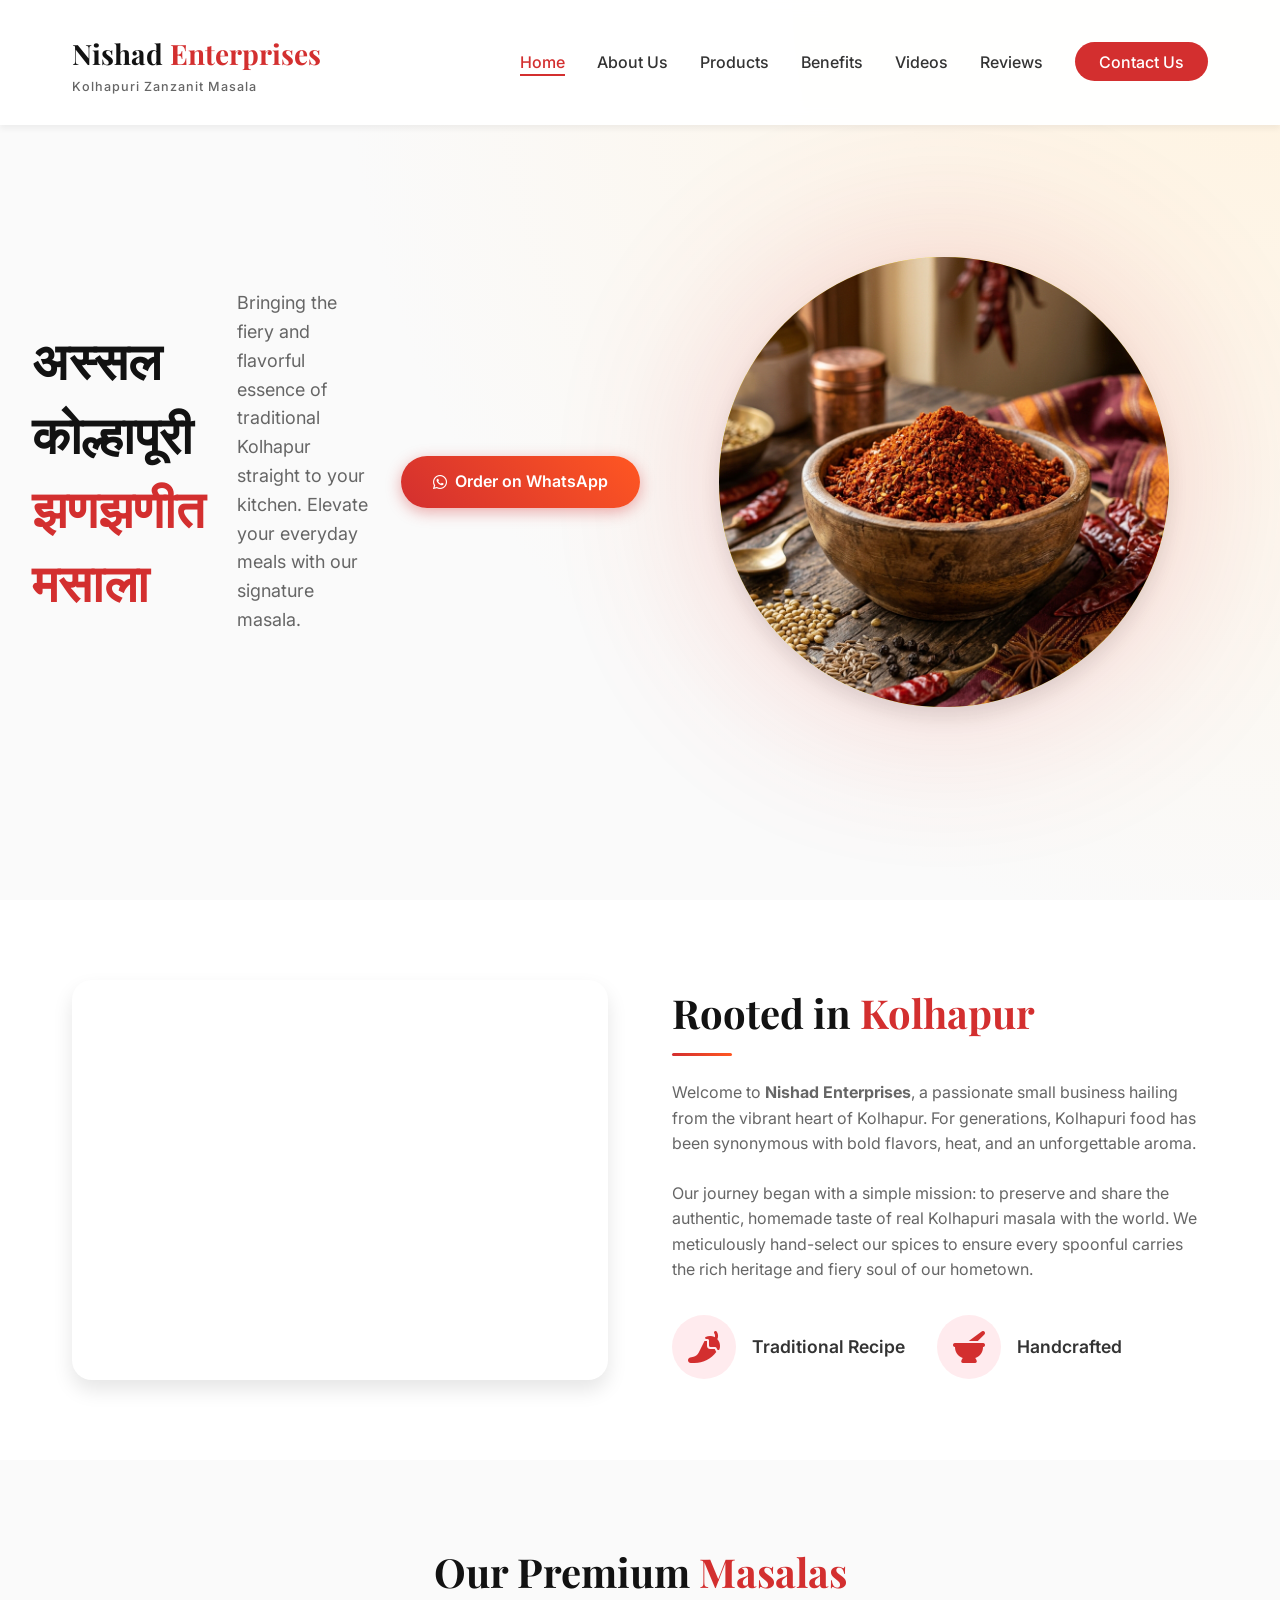
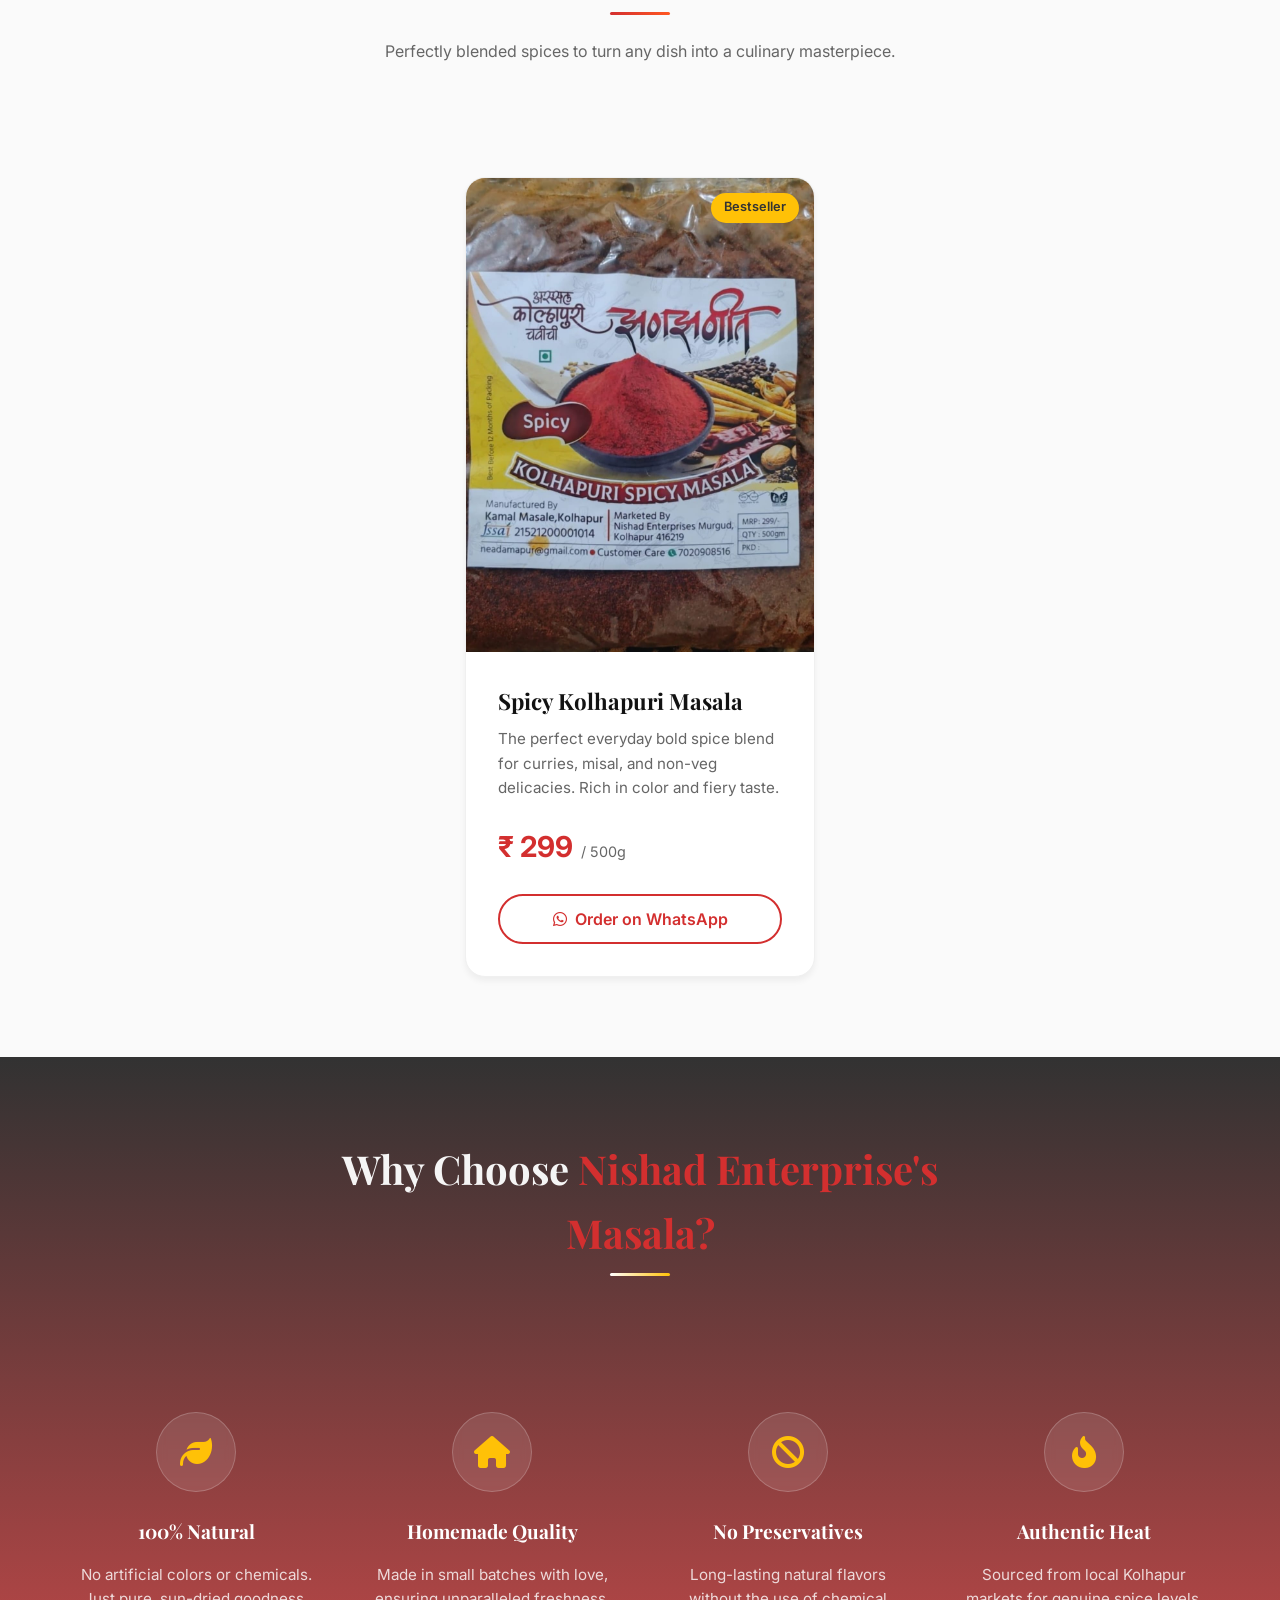
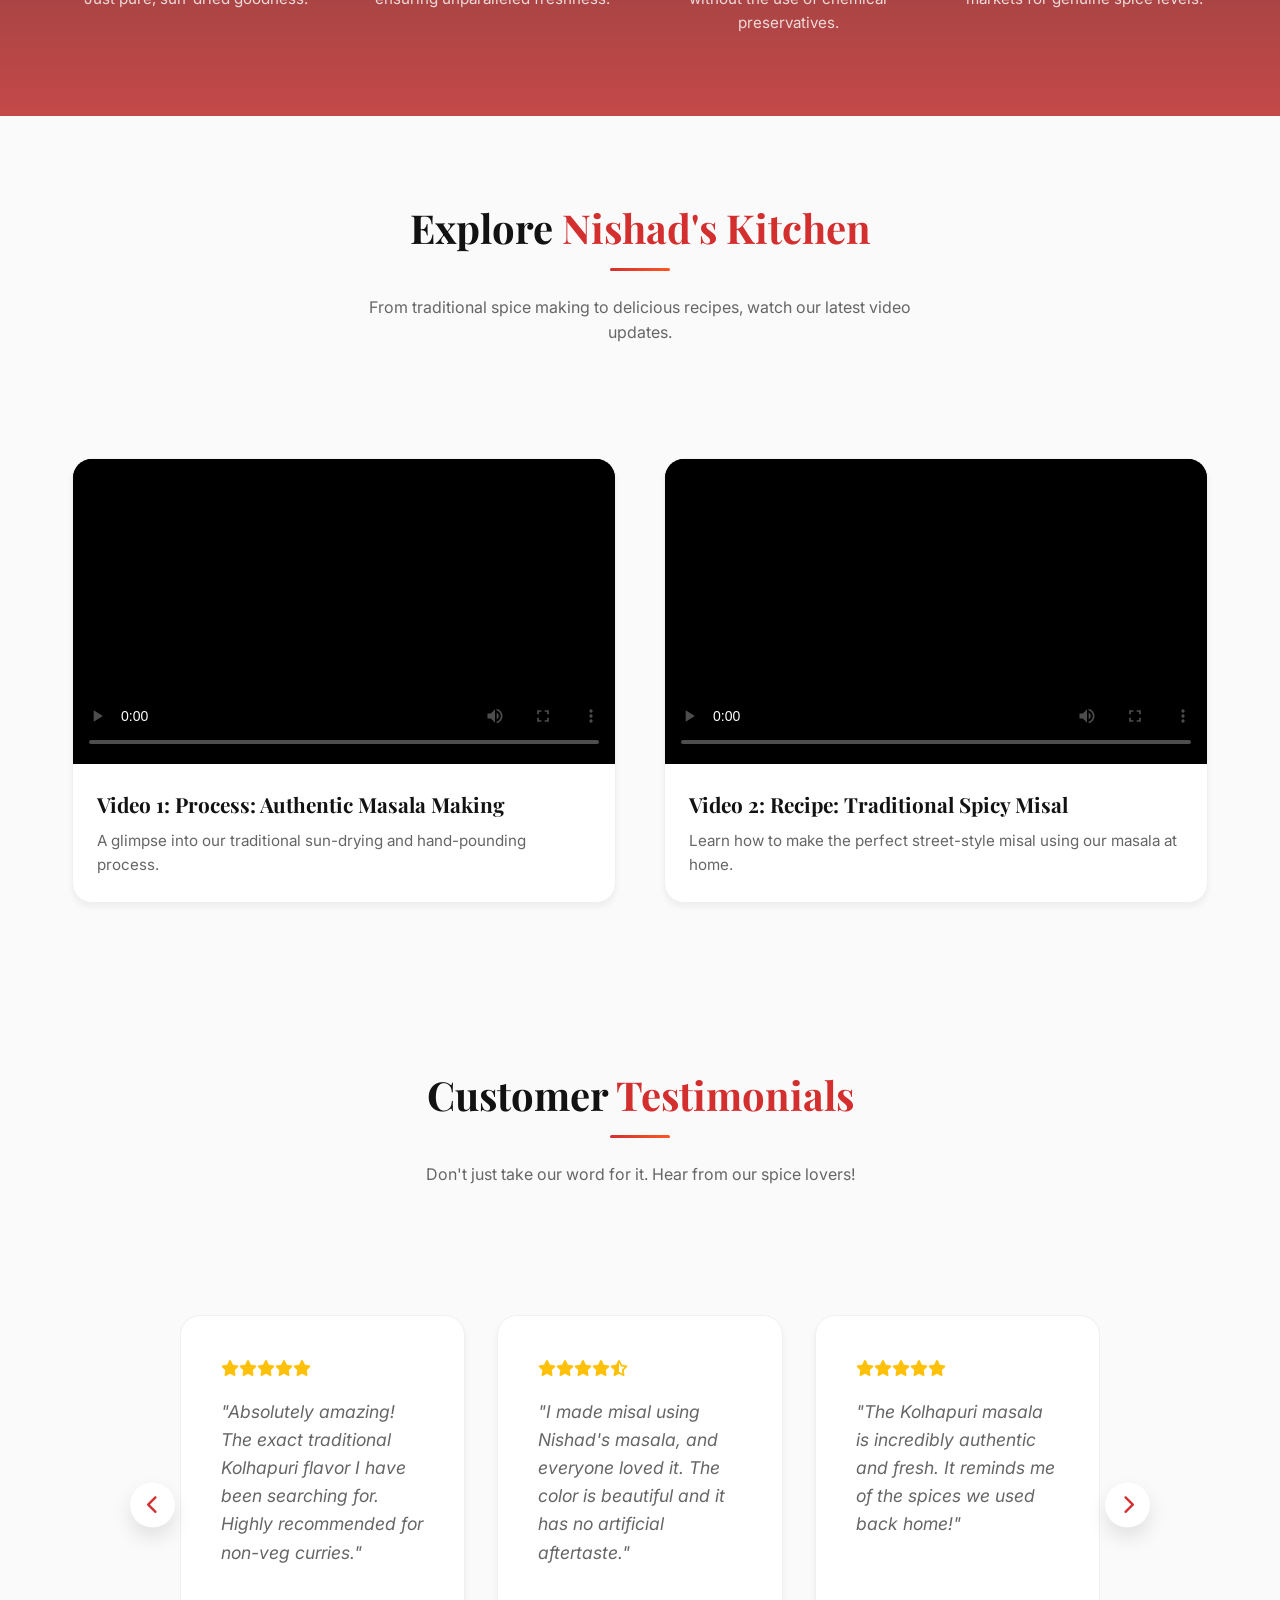
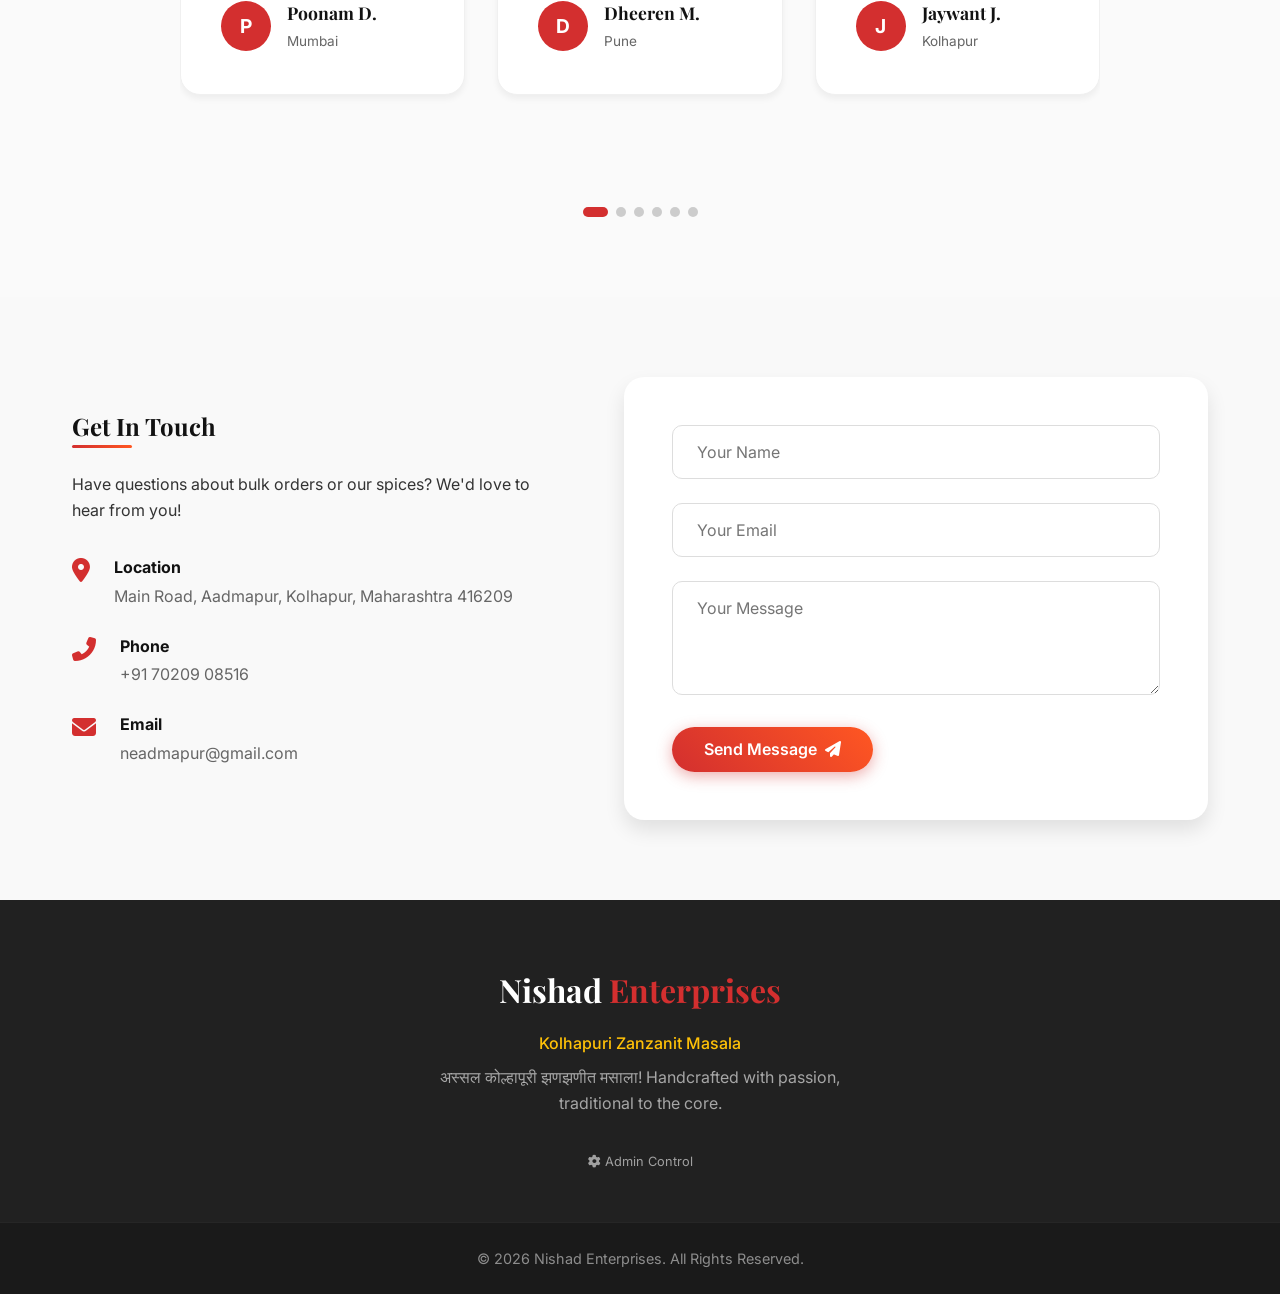
==== index.html @ f13559b7 "Update video section with generic messaging, dynamic loading, and admin control functionality" ====
<!DOCTYPE html>
<html lang="en">
<head>
    <meta charset="UTF-8">
    <meta name="viewport" content="width=device-width, initial-scale=1.0">
    <title>Nishad Enterprises - Kolhapuri Zanzanit Masala</title>
    <meta name="description" content="Nishad Enterprises offers Kolhapuri Zanzanit Masala. 100% natural, homemade, no preservatives. Experience the true taste of Kolhapur.">
    
    <!-- Google Fonts -->
    <link rel="preconnect" href="https://fonts.googleapis.com">
    <link rel="preconnect" href="https://fonts.gstatic.com" crossorigin>
    <link href="https://fonts.googleapis.com/css2?family=Inter:wght@300;400;500;600&family=Playfair+Display:wght@600;700&display=swap" rel="stylesheet">
    
    <!-- Icons -->
    <link rel="stylesheet" href="https://cdnjs.cloudflare.com/ajax/libs/font-awesome/6.4.0/css/all.min.css">
    
    <!-- Custom CSS -->
    <link rel="stylesheet" href="styles.css">
</head>
<body>

    <!-- Navigation Bar -->
    <nav id="navbar" class="navbar">
        <div class="nav-container">
            <a href="#" class="brand-logo">Nishad <span>Enterprises</span><span style="display:block; font-size: 0.45em; letter-spacing: 1px; line-height: 1; font-weight: 500; font-family: var(--font-body); color: var(--text-muted); margin-top: 4px;">Kolhapuri Zanzanit Masala</span></a>
            
            <div class="menu-toggle" id="mobile-menu">
                <span class="bar"></span>
                <span class="bar"></span>
                <span class="bar"></span>
            </div>
            
            <ul class="nav-menu">
                <li><a href="#home" class="nav-links">Home</a></li>
                <li><a href="#about" class="nav-links">About Us</a></li>
                <li><a href="#products" class="nav-links">Products</a></li>
                <li><a href="#benefits" class="nav-links">Benefits</a></li>
                <li><a href="#videos" class="nav-links">Videos</a></li>
                <li><a href="#reviews" class="nav-links">Reviews</a></li>
                <li><a href="#contact" class="nav-btn">Contact Us</a></li>
            </ul>
        </div>
    </nav>

    <!-- Hero Section -->
    <section id="home" class="hero">
        <div class="hero-content">
            <h1>अस्सल कोल्हापूरी <br><span class="highlight">झणझणीत मसाला</span></h1>
            <p>Bringing the fiery and flavorful essence of traditional Kolhapur straight to your kitchen. Elevate your everyday meals with our signature masala.</p>
            <a href="https://wa.me/917020908516?text=Hello%21%20I%20am%20interested%20in%20your%20Kolhapuri%20Zanzanit%20Masala." target="_blank" class="btn btn-primary"><i class="fab fa-whatsapp"></i> Order on WhatsApp</a>
        </div>
        <div class="hero-image-wrapper">
            <div class="hero-image-circle">
                <img src="assets/masala.png" alt="Traditional Kolhapuri Spicy Red Masala in a Wooden Bowl" class="hero-img">
            </div>
            <div class="spice-glow"></div>
        </div>
    </section>

    <!-- About Us Section -->
    <section id="about" class="about">
        <div class="section-container">
            <div class="about-image">
                <div class="pattern-bg"></div>
            </div>
            <div class="about-text">
                <h2 class="section-title">Rooted in <span>Kolhapur</span></h2>
                <div class="divider"></div>
                <p>Welcome to <strong>Nishad Enterprises</strong>, a passionate small business hailing from the vibrant heart of Kolhapur. For generations, Kolhapuri food has been synonymous with bold flavors, heat, and an unforgettable aroma.</p>
                <p>Our journey began with a simple mission: to preserve and share the authentic, homemade taste of real Kolhapuri masala with the world. We meticulously hand-select our spices to ensure every spoonful carries the rich heritage and fiery soul of our hometown.</p>
                <div class="about-features">
                    <div class="feature">
                        <i class="fas fa-pepper-hot"></i>
                        <span>Traditional Recipe</span>
                    </div>
                    <div class="feature">
                        <i class="fas fa-mortar-pestle"></i>
                        <span>Handcrafted</span>
                    </div>
                </div>
            </div>
        </div>
    </section>

    <!-- Products Section -->
    <section id="products" class="products">
        <div class="section-container column">
            <div class="section-header">
                <h2>Our Premium <span>Masalas</span></h2>
                <div class="divider center"></div>
                <p>Perfectly blended spices to turn any dish into a culinary masterpiece.</p>
            </div>
            
            <div class="product-cards">
                <!-- Product Card 1 -->
                <div class="card">
                    <div class="card-img-wrapper">
                        <img src="assets/real_products.jpg" alt="Kolhapuri Spicy Masala">
                        <span class="badge">Bestseller</span>
                    </div>
                    <div class="card-info">
                        <h3>Spicy Kolhapuri Masala</h3>
                        <p class="description">The perfect everyday bold spice blend for curries, misal, and non-veg delicacies. Rich in color and fiery taste.</p>
                        <div class="price-row">
                            <span class="price">₹ 299</span>
                            <span class="weight">/ 500g</span>
                        </div>
                        <button onclick="window.open('https://wa.me/917020908516?text=Hello!%20I%20would%20like%20to%20order%20the%20Spicy%20Kolhapuri%20Masala%20(500g%20for%20%E2%82%B9299).', '_blank')" class="btn btn-secondary btn-full"><i class="fab fa-whatsapp"></i> Order on WhatsApp</button>
                    </div>
                </div>
                

            </div>
        </div>
    </section>

    <!-- Benefits Section -->
    <section id="benefits" class="benefits">
        <div class="benefits-overlay"></div>
        <div class="section-container column relative-z">
            <div class="section-header light">
                <h2>Why Choose <span>Nishad Enterprise's Masala?</span></h2>
                <div class="divider center light-divider"></div>
            </div>
            
            <div class="benefits-grid">
                <div class="benefit-item">
                    <div class="icon-circle">
                        <i class="fas fa-leaf"></i>
                    </div>
                    <h4>100% Natural</h4>
                    <p>No artificial colors or chemicals. Just pure, sun-dried goodness.</p>
                </div>
                <div class="benefit-item">
                    <div class="icon-circle">
                        <i class="fas fa-home"></i>
                    </div>
                    <h4>Homemade Quality</h4>
                    <p>Made in small batches with love, ensuring unparalleled freshness.</p>
                </div>
                <div class="benefit-item">
                    <div class="icon-circle">
                        <i class="fas fa-ban"></i>
                    </div>
                    <h4>No Preservatives</h4>
                    <p>Long-lasting natural flavors without the use of chemical preservatives.</p>
                </div>
                <div class="benefit-item">
                    <div class="icon-circle">
                        <i class="fas fa-fire-alt"></i>
                    </div>
                    <h4>Authentic Heat</h4>
                    <p>Sourced from local Kolhapur markets for genuine spice levels.</p>
                </div>
            </div>
        </div>
    </section>

    <section id="videos" class="videos">
        <div class="section-container column">
            <div class="section-header">
                <h2>Explore <span>Nishad's Kitchen</span></h2>
                <div class="divider center"></div>
                <p>From traditional spice making to delicious recipes, watch our latest video updates.</p>
            </div>
            
            <div class="video-grid" id="videoGrid">
                <!-- Videos will be loaded dynamically here -->
            </div>

            <!-- Admin Provision Trigger (Hidden by default, can be toggled) -->
            <div id="admin-provision" style="display: none; margin-top: 3rem; text-align: center;">
                <button id="addVideoBtn" class="btn btn-secondary"><i class="fas fa-plus"></i> Add New Video</button>
            </div>
        </div>
    </section>

    <!-- Reviews Section -->
    <section id="reviews" class="reviews">
        <div class="section-container column">
            <div class="section-header">
                <h2>Customer <span>Testimonials</span></h2>
                <div class="divider center"></div>
                <p>Don't just take our word for it. Hear from our spice lovers!</p>
            </div>
            
            <div class="reviews-slider-container">
                <button class="slider-btn prev-btn" id="prevReview"><i class="fas fa-chevron-left"></i></button>
                <div class="reviews-wrapper" id="reviewsWrapper">
                    <div class="review-box">
                        <div class="stars">
                            <i class="fas fa-star"></i><i class="fas fa-star"></i><i class="fas fa-star"></i><i class="fas fa-star"></i><i class="fas fa-star"></i>
                        </div>
                        <p class="review-text">"Absolutely amazing! The exact traditional Kolhapuri flavor I have been searching for. Highly recommended for non-veg curries."</p>
                        <div class="reviewer">
                            <div class="avatar">P</div>
                            <div>
                                <h4>Poonam D.</h4>
                                <span>Mumbai</span>
                            </div>
                        </div>
                    </div>
                    
                    <div class="review-box">
                        <div class="stars">
                            <i class="fas fa-star"></i><i class="fas fa-star"></i><i class="fas fa-star"></i><i class="fas fa-star"></i><i class="fas fa-star-half-alt"></i>
                        </div>
                        <p class="review-text">"I made misal using Nishad's masala, and everyone loved it. The color is beautiful and it has no artificial aftertaste."</p>
                        <div class="reviewer">
                            <div class="avatar">D</div>
                            <div>
                                <h4>Dheeren M.</h4>
                                <span>Pune</span>
                            </div>
                        </div>
                    </div>

                    <div class="review-box">
                        <div class="stars">
                            <i class="fas fa-star"></i><i class="fas fa-star"></i><i class="fas fa-star"></i><i class="fas fa-star"></i><i class="fas fa-star"></i>
                        </div>
                        <p class="review-text">"The Kolhapuri masala is incredibly authentic and fresh. It reminds me of the spices we used back home!"</p>
                        <div class="reviewer">
                            <div class="avatar">J</div>
                            <div>
                                <h4>Jaywant J.</h4>
                                <span>Kolhapur</span>
                            </div>
                        </div>
                    </div>

                    <div class="review-box">
                        <div class="stars">
                            <i class="fas fa-star"></i><i class="fas fa-star"></i><i class="fas fa-star"></i><i class="fas fa-star"></i><i class="fas fa-star-half-alt"></i>
                        </div>
                        <p class="review-text">"Fantastic blend of spices. Gives perfect color and heat to non-veg dishes without being overwhelmingly spicy."</p>
                        <div class="reviewer">
                            <div class="avatar">O</div>
                            <div>
                                <h4>Omkar K.</h4>
                                <span>Solapur</span>
                            </div>
                        </div>
                    </div>

                    <div class="review-box">
                        <div class="stars">
                            <i class="fas fa-star"></i><i class="fas fa-star"></i><i class="fas fa-star"></i><i class="fas fa-star"></i><i class="fas fa-star"></i>
                        </div>
                        <p class="review-text">"This has become a staple in my kitchen. The aroma alone is enough to make anyone hungry. Highly recommend!"</p>
                        <div class="reviewer">
                            <div class="avatar">A</div>
                            <div>
                                <h4>Ayush M.</h4>
                                <span>Mumbai</span>
                            </div>
                        </div>
                    </div>

                    <div class="review-box">
                        <div class="stars">
                            <i class="fas fa-star"></i><i class="fas fa-star"></i><i class="fas fa-star"></i><i class="fas fa-star"></i><i class="fas fa-star"></i>
                        </div>
                        <p class="review-text">"Best Kolhapuri masala I've ever bought online. It has the perfect kick and zero artificial color."</p>
                        <div class="reviewer">
                            <div class="avatar">P</div>
                            <div>
                                <h4>Pushkar B.</h4>
                                <span>Nashik</span>
                            </div>
                        </div>
                    </div>
                </div>
                <button class="slider-btn next-btn" id="nextReview"><i class="fas fa-chevron-right"></i></button>
            </div>
            <div class="slider-dots" id="sliderDots"></div>
        </div>
    </section>

    <!-- Contact Section -->
    <section id="contact" class="contact">
        <div class="section-container">
            <div class="contact-info">
                <h2>Get In <span>Touch</span></h2>
                <div class="divider"></div>
                <p>Have questions about bulk orders or our spices? We'd love to hear from you!</p>
                
                <ul class="contact-list">
                    <li>
                        <i class="fas fa-map-marker-alt"></i>
                        <div>
                            <strong>Location</strong>
                            <span>Main Road, Aadmapur, Kolhapur, Maharashtra 416209</span>
                        </div>
                    </li>
                    <li>
                        <i class="fas fa-phone-alt"></i>
                        <div>
                            <strong>Phone</strong>
                            <span>+91 70209 08516</span>
                        </div>
                    </li>
                    <li>
                        <i class="fas fa-envelope"></i>
                        <div>
                            <strong>Email</strong>
                            <span>neadmapur@gmail.com</span>
                        </div>
                    </li>
                </ul>
            </div>
            
            <div class="contact-form">
                <form action="#" method="POST" id="contactForm">
                    <div class="input-group">
                        <input type="text" id="name" required placeholder="Your Name">
                    </div>
                    <div class="input-group">
                        <input type="email" id="email" required placeholder="Your Email">
                    </div>
                    <div class="input-group">
                        <textarea id="message" rows="4" required placeholder="Your Message"></textarea>
                    </div>
                    <button type="submit" class="btn btn-primary">Send Message <i class="fas fa-paper-plane"></i></button>
                </form>
            </div>
        </div>
    </section>

    <!-- Footer -->
    <footer>
        <div class="footer-container">
            <div class="footer-brand">
                <h3>Nishad <span>Enterprises</span></h3>
                <p style="margin-bottom: 0.5rem; color: var(--accent-yellow); font-weight: 500;">Kolhapuri Zanzanit Masala</p>
                <p>अस्सल कोल्हापूरी झणझणीत मसाला! Handcrafted with passion, traditional to the core.</p>
                <div style="margin-top: 1rem;">
                    <a href="admin.html" style="font-size: 0.8rem; opacity: 0.6; color: var(--text-light);"><i class="fas fa-cog"></i> Admin Control</a>
                </div>
            </div>
        </div>
        <div class="footer-bottom">
            <p>&copy; <span id="currentYear"></span> Nishad Enterprises. All Rights Reserved.</p>
        </div>
    </footer>

    <!-- Custom Script -->
    <script src="script.js"></script>
</body>
</html>
---- styles.css ----
/* =========================================
   CSS Reset & Variables
   ========================================= */
:root {
    --primary-red: #D32F2F;
    --primary-red-dark: #B71C1C;
    --accent-orange: #FF5722;
    --accent-yellow: #FFC107;
    
    --bg-light: #FAFAFA;
    --bg-white: #FFFFFF;
    --bg-dark: #121212;
    --bg-footer: #212121;
    
    --text-main: #333333;
    --text-muted: #666666;
    --text-light: #F5F5F5;
    
    --font-heading: 'Playfair Display', serif;
    --font-body: 'Inter', sans-serif;
    
    --shadow-sm: 0 4px 6px rgba(0,0,0,0.05);
    --shadow-md: 0 10px 20px rgba(0,0,0,0.1);
    --shadow-glow: 0 0 30px rgba(211, 47, 47, 0.3);
    
    --transition: all 0.3s ease;
}

* {
    margin: 0;
    padding: 0;
    box-sizing: border-box;
}

html {
    scroll-behavior: smooth;
    font-size: 16px;
}

body {
    font-family: var(--font-body);
    color: var(--text-main);
    background-color: var(--bg-light);
    line-height: 1.6;
    overflow-x: hidden;
}

/* =========================================
   Typography & Utils
   ========================================= */
h1, h2, h3, h4 {
    font-family: var(--font-heading);
    color: var(--bg-dark);
}

a {
    text-decoration: none;
    color: inherit;
}

ul {
    list-style: none;
}

.highlight {
    color: var(--primary-red);
}

.section-title {
    font-size: 2.5rem;
    margin-bottom: 0.5rem;
}

.section-title span, .section-header h2 span {
    color: var(--primary-red);
}

.divider {
    height: 3px;
    width: 60px;
    background: linear-gradient(90deg, var(--primary-red), var(--accent-orange));
    margin-bottom: 1.5rem;
    border-radius: 2px;
}

.divider.center {
    margin: 0 auto 1.5rem auto;
}

.divider.light-divider {
    background: linear-gradient(90deg, #fff, var(--accent-yellow));
}

.section-container {
    max-width: 1200px;
    margin: 0 auto;
    padding: 5rem 2rem;
    display: flex;
    align-items: center;
    gap: 4rem;
}

.section-container.column {
    flex-direction: column;
}

.section-header {
    text-align: center;
    max-width: 600px;
    margin-bottom: 3rem;
}

.section-header h2 {
    font-size: 2.5rem;
    margin-bottom: 0.5rem;
}

.section-header p {
    color: var(--text-muted);
}

.section-header.light h2 {
    color: var(--text-light);
}

.section-header.light p {
    color: rgba(255,255,255,0.8);
}

/* Buttons */
.btn {
    display: inline-flex;
    justify-content: center;
    align-items: center;
    gap: 0.5rem;
    padding: 0.8rem 2rem;
    border-radius: 30px;
    font-weight: 600;
    transition: var(--transition);
    cursor: pointer;
    border: none;
    font-family: var(--font-body);
    font-size: 1rem;
    text-align: center;
    white-space: nowrap;
}

.btn-primary {
    background: linear-gradient(45deg, var(--primary-red), var(--accent-orange));
    color: white;
    box-shadow: 0 4px 15px rgba(211, 47, 47, 0.4);
}

.btn-primary:hover {
    transform: translateY(-2px);
    box-shadow: 0 6px 20px rgba(211, 47, 47, 0.6);
}

.btn-secondary {
    background: transparent;
    color: var(--primary-red);
    border: 2px solid var(--primary-red);
}

.btn-secondary:hover {
    background: var(--primary-red);
    color: white;
}

.btn-full {
    width: 100%;
}

.btn i {
    margin-left: 0;
}

/* =========================================
   Navbar
   ========================================= */
.navbar {
    position: fixed;
    top: 0;
    width: 100%;
    background: rgba(255, 255, 255, 0.95);
    backdrop-filter: blur(10px);
    z-index: 1000;
    box-shadow: var(--shadow-sm);
    transition: var(--transition);
}

.nav-container {
    max-width: 1200px;
    margin: 0 auto;
    padding: 1rem 2rem;
    display: flex;
    justify-content: space-between;
    align-items: center;
}

.brand-logo {
    font-family: var(--font-heading);
    font-size: 1.75rem;
    font-weight: 700;
    color: var(--bg-dark);
}

.brand-logo span {
    color: var(--primary-red);
}

.nav-menu {
    display: flex;
    align-items: center;
    gap: 2rem;
}

.nav-links {
    font-weight: 500;
    color: var(--text-main);
    transition: var(--transition);
    position: relative;
}

.nav-links::after {
    content: '';
    position: absolute;
    width: 0;
    height: 2px;
    bottom: -4px;
    left: 0;
    background-color: var(--primary-red);
    transition: var(--transition);
}

.nav-links:hover {
    color: var(--primary-red);
}

.nav-links:hover::after,
.nav-links.active::after {
    width: 100%;
}

.nav-links.active {
    color: var(--primary-red);
}

.nav-btn {
    background-color: var(--primary-red);
    color: white;
    padding: 0.6rem 1.5rem;
    border-radius: 20px;
    font-weight: 500;
    transition: var(--transition);
}

.nav-btn:hover {
    background-color: var(--primary-red-dark);
}

/* Mobile Menu Toggle */
.menu-toggle {
    display: none;
    flex-direction: column;
    cursor: pointer;
    gap: 5px;
}

.bar {
    width: 25px;
    height: 3px;
    background-color: var(--bg-dark);
    transition: var(--transition);
    border-radius: 3px;
}

/* =========================================
   Hero Section
   ========================================= */
.hero {
    min-height: 100vh;
    display: flex;
    align-items: center;
    padding: 6rem 2rem 2rem 2rem;
    background: radial-gradient(circle at right top, #fff3e0 0%, #fafafa 60%);
    overflow: hidden;
}

.hero > div {
    max-width: 1200px;
    margin: 0 auto;
    display: flex;
    align-items: center;
    gap: 2rem;
}

.hero-content {
    flex: 1;
    z-index: 2;
    animation: fadeUp 1s ease forwards;
}

.hero-content h1 {
    font-size: 3.2rem;
    line-height: 1.45;
    margin-bottom: 1.5rem;
}

.hero-content p {
    font-size: 1.125rem;
    color: var(--text-muted);
    margin-bottom: 2.5rem;
    max-width: 500px;
}

.hero-image-wrapper {
    flex: 1;
    position: relative;
    display: flex;
    justify-content: center;
    align-items: center;
    animation: float 6s ease-in-out infinite;
}

.hero-image-circle {
    width: 450px;
    height: 450px;
    border-radius: 50%;
    background: #FFEB3B; /* warm yellow backdrop */
    position: relative;
    display: flex;
    justify-content: center;
    align-items: center;
    z-index: 2;
    overflow: hidden;
    box-shadow: var(--shadow-md);
}

.hero-img {
    width: 110%;
    height: auto;
    object-fit: cover;
}

.spice-glow {
    position: absolute;
    width: 400px;
    height: 400px;
    background: var(--primary-red);
    border-radius: 50%;
    filter: blur(100px);
    opacity: 0.3;
    z-index: 1;
    top: 50%;
    left: 50%;
    transform: translate(-50%, -50%);
}

/* =========================================
   About Section
   ========================================= */
.about {
    background-color: var(--bg-white);
}

.about-image {
    flex: 1;
    position: relative;
    height: 400px;
    background: url('https://images.unsplash.com/photo-1596040033229-a9821ebd058d?ixlib=rb-4.0.3&auto=format&fit=crop&w=800&q=80') center/cover;
    border-radius: 20px;
    box-shadow: var(--shadow-md);
}

.about-image::before {
    content: '';
    position: absolute;
    top: -20px;
    left: -20px;
    width: 100px;
    height: 100px;
    background: radial-gradient(circle, var(--accent-yellow) 2px, transparent 2.5px);
    background-size: 15px 15px;
    z-index: -1;
}

.about-text {
    flex: 1;
}

.about-text p {
    margin-bottom: 1.5rem;
    color: var(--text-muted);
}

.about-features {
    display: flex;
    gap: 2rem;
    margin-top: 2rem;
}

.feature {
    display: flex;
    align-items: center;
    gap: 1rem;
}

.feature i {
    font-size: 2rem;
    color: var(--primary-red);
    background: #ffebee;
    padding: 1rem;
    border-radius: 50%;
}

.feature span {
    font-weight: 600;
    font-size: 1.1rem;
}

/* =========================================
   Products Section
   ========================================= */
.product-cards {
    display: flex;
    gap: 3rem;
    justify-content: center;
    flex-wrap: wrap;
    width: 100%;
}

.card {
    background: var(--bg-white);
    border-radius: 20px;
    overflow: hidden;
    box-shadow: var(--shadow-sm);
    width: 350px;
    transition: var(--transition);
    border: 1px solid #f0f0f0;
    display: flex;
    flex-direction: column;
}

.card:hover {
    transform: translateY(-10px);
    box-shadow: var(--shadow-md);
    border-color: var(--primary-red);
}

.card-img-wrapper {
    width: 100%;
    overflow: hidden;
    position: relative;
    background: #fff;
}

.card-img-wrapper img {
    width: 100%;
    height: auto;
    display: block;
    transition: transform 0.5s ease;
}

.card:hover .card-img-wrapper img {
    transform: scale(1.05);
}

.img-placeholder {
    width: 100%;
    height: 100%;
    display: flex;
    justify-content: center;
    align-items: center;
    font-size: 4rem;
    color: #e0e0e0;
    background: #f1f1f1;
}

.badge {
    position: absolute;
    top: 15px;
    right: 15px;
    background: var(--accent-yellow);
    color: #333;
    padding: 0.3rem 0.8rem;
    border-radius: 20px;
    font-size: 0.8rem;
    font-weight: 600;
}

.card-info {
    padding: 2rem;
    display: flex;
    flex-direction: column;
    flex: 1;
}

.card-info h3 {
    font-size: 1.4rem;
    margin-bottom: 0.5rem;
}

.description {
    color: var(--text-muted);
    font-size: 0.95rem;
    margin-bottom: 1.5rem;
}

.price-row {
    display: flex;
    align-items: baseline;
    margin-bottom: 1.5rem;
    margin-top: auto;
}

.price {
    font-size: 1.8rem;
    font-weight: 700;
    color: var(--primary-red);
}

.weight {
    color: var(--text-muted);
    margin-left: 0.5rem;
    font-size: 0.9rem;
}

/* =========================================
   Benefits Section
   ========================================= */
.benefits {
    position: relative;
    background: url('https://images.unsplash.com/photo-1596040033229-a9821ebd058d?ixlib=rb-4.0.3&auto=format&fit=crop&w=1920&q=80') center/cover fixed;
    color: white;
}

.benefits-overlay {
    position: absolute;
    top: 0;
    left: 0;
    width: 100%;
    height: 100%;
    background: linear-gradient(rgba(0,0,0,0.8), rgba(183, 28, 28, 0.8));
}

.relative-z {
    position: relative;
    z-index: 2;
}

.benefits-grid {
    display: grid;
    grid-template-columns: repeat(auto-fit, minmax(220px, 1fr));
    gap: 3rem;
    width: 100%;
}

.benefit-item {
    text-align: center;
}

.icon-circle {
    width: 80px;
    height: 80px;
    background: rgba(255,255,255,0.1);
    backdrop-filter: blur(5px);
    border-radius: 50%;
    display: flex;
    justify-content: center;
    align-items: center;
    margin: 0 auto 1.5rem auto;
    border: 1px solid rgba(255,255,255,0.2);
    font-size: 2rem;
    color: var(--accent-yellow);
    transition: var(--transition);
}

.benefit-item:hover .icon-circle {
    background: var(--primary-red);
    transform: scale(1.1);
    color: white;
}

.benefit-item h4 {
    color: white;
    font-size: 1.2rem;
    margin-bottom: 1rem;
}

.benefit-item p {
    font-size: 0.95rem;
    color: rgba(255,255,255,0.8);
}

/* =========================================
   Videos Section
   ========================================= */
.videos {
    background-color: var(--bg-light);
}

.video-grid {
    display: grid;
    grid-template-columns: 1fr;
    gap: 3rem;
    width: 100%;
}

@media (min-width: 768px) {
    .video-grid {
        grid-template-columns: repeat(2, 1fr);
    }
}

.video-card {
    background: var(--bg-white);
    border-radius: 20px;
    overflow: hidden;
    box-shadow: var(--shadow-sm);
    border: 1px solid #f0f0f0;
    transition: var(--transition);
}

.video-card:hover {
    transform: translateY(-5px);
    box-shadow: var(--shadow-md);
    border-color: var(--primary-red);
}

.video-wrapper {
    position: relative;
    width: 100%;
    padding-top: 56.25%; /* 16:9 Aspect Ratio */
    background: #000;
}

.video-wrapper iframe,
.video-wrapper video {
    position: absolute;
    top: 0;
    left: 0;
    width: 100%;
    height: 100%;
    border: none;
    object-fit: cover;
    background-color: #000;
}

.video-info {
    padding: 1.5rem;
}

.video-info h3 {
    font-size: 1.3rem;
    margin-bottom: 0.5rem;
    color: var(--bg-dark);
}

.video-info p {
    color: var(--text-muted);
    font-size: 0.95rem;
}
/* =========================================
   Reviews Section
   ========================================= */
.reviews-slider-container {
    position: relative;
    width: 100%;
    max-width: 1000px;
    margin: 0 auto;
    padding: 0 40px;
}

.reviews-wrapper {
    display: flex;
    overflow-x: auto;
    scroll-snap-type: x mandatory;
    scroll-behavior: smooth;
    scrollbar-width: none;
    -ms-overflow-style: none;
    gap: 2rem;
    padding: 1rem 0;
}

.reviews-wrapper::-webkit-scrollbar {
    display: none;
}

.review-box {
    background: var(--bg-white);
    padding: 2.5rem;
    border-radius: 20px;
    box-shadow: var(--shadow-sm);
    flex: 0 0 100%;
    scroll-snap-align: center;
    position: relative;
    border: 1px solid #f0f0f0;
    transition: var(--transition);
    display: flex;
    flex-direction: column;
}

@media (min-width: 768px) {
    .review-box {
        flex: 0 0 calc(50% - 1rem);
    }
}

@media (min-width: 1024px) {
    .review-box {
        flex: 0 0 calc(33.333% - 1.33rem);
    }
}

.review-box:hover {
    box-shadow: var(--shadow-md);
    transform: translateY(-5px);
}

.slider-btn {
    position: absolute;
    top: 50%;
    transform: translateY(-50%);
    background: white;
    border: none;
    width: 45px;
    height: 45px;
    border-radius: 50%;
    box-shadow: var(--shadow-md);
    color: var(--primary-red);
    font-size: 1.2rem;
    cursor: pointer;
    z-index: 10;
    display: flex;
    justify-content: center;
    align-items: center;
    transition: var(--transition);
}

.slider-btn:hover {
    background: var(--primary-red);
    color: white;
}

.prev-btn {
    left: -10px;
}

.next-btn {
    right: -10px;
}

.slider-dots {
    display: flex;
    justify-content: center;
    gap: 8px;
    margin-top: 2rem;
}

.dot {
    width: 10px;
    height: 10px;
    border-radius: 50%;
    background: #ccc;
    cursor: pointer;
    transition: var(--transition);
}

.dot.active {
    background: var(--primary-red);
    width: 25px;
    border-radius: 5px;
}

.stars {
    color: var(--accent-yellow);
    margin-bottom: 1rem;
}

.review-text {
    font-style: italic;
    color: var(--text-muted);
    margin-bottom: 2rem;
    font-size: 1.1rem;
    flex-grow: 1;
}

.reviewer {
    display: flex;
    align-items: center;
    gap: 1rem;
}

.avatar {
    width: 50px;
    height: 50px;
    border-radius: 50%;
    background: var(--primary-red);
    color: white;
    display: flex;
    justify-content: center;
    align-items: center;
    font-weight: 700;
    font-size: 1.2rem;
}

.reviewer h4 {
    font-size: 1.1rem;
    margin-bottom: 0.1rem;
}

.reviewer span {
    font-size: 0.85rem;
    color: var(--text-muted);
}

/* =========================================
   Contact Section
   ========================================= */
.contact {
    background-color: #f9f9f9;
}

.contact-info {
    flex: 1;
}

.contact-list {
    margin-top: 2rem;
}

.contact-list li {
    display: flex;
    align-items: flex-start;
    gap: 1.5rem;
    margin-bottom: 1.5rem;
}

.contact-list i {
    font-size: 1.5rem;
    color: var(--primary-red);
    margin-top: 0.2rem;
}

.contact-list strong {
    display: block;
    color: var(--bg-dark);
    margin-bottom: 0.2rem;
}

.contact-list span {
    color: var(--text-muted);
}

.contact-form {
    flex: 1;
    background: var(--bg-white);
    padding: 3rem;
    border-radius: 20px;
    box-shadow: var(--shadow-md);
    width: 100%;
}

.input-group {
    margin-bottom: 1.5rem;
}

.input-group input,
.input-group textarea {
    width: 100%;
    padding: 1rem 1.5rem;
    border: 1px solid #dddddd;
    border-radius: 10px;
    font-family: var(--font-body);
    font-size: 1rem;
    outline: none;
    transition: var(--transition);
}

.input-group input:focus,
.input-group textarea:focus {
    border-color: var(--primary-red);
    box-shadow: 0 0 0 3px rgba(211, 47, 47, 0.1);
}

/* =========================================
   Footer
   ========================================= */
footer {
    background-color: var(--bg-footer);
    color: var(--text-light);
    padding-top: 4rem;
}

.footer-container {
    max-width: 1200px;
    margin: 0 auto;
    padding: 0 2rem 3rem 2rem;
    text-align: center;
}

.footer-brand h3 {
    color: white;
    font-size: 2rem;
    margin-bottom: 1rem;
}

.footer-brand span {
    color: var(--primary-red);
}

.footer-brand p {
    color: rgba(255,255,255,0.6);
    max-width: 400px;
    margin: 0 auto 2rem auto;
}

.socials {
    display: flex;
    justify-content: center;
    gap: 1.5rem;
}

.socials a {
    width: 40px;
    height: 40px;
    border-radius: 50%;
    background: rgba(255,255,255,0.1);
    display: flex;
    justify-content: center;
    align-items: center;
    transition: var(--transition);
}

.socials a:hover {
    background: var(--primary-red);
    transform: translateY(-3px);
}

.footer-bottom {
    background-color: #1a1a1a;
    padding: 1.5rem;
    text-align: center;
    border-top: 1px solid rgba(255,255,255,0.05);
}

.footer-bottom p {
    color: rgba(255,255,255,0.5);
    font-size: 0.9rem;
}

/* =========================================
   Animations
   ========================================= */
@keyframes fadeUp {
    from {
        opacity: 0;
        transform: translateY(30px);
    }
    to {
        opacity: 1;
        transform: translateY(0);
    }
}

@keyframes float {
    0% { transform: translateY(0px); }
    50% { transform: translateY(-20px); }
    100% { transform: translateY(0px); }
}

/* =========================================
   Responsive Design
   ========================================= */
@media (max-width: 992px) {
    .section-container, .hero > div {
        flex-direction: column;
        text-align: center;
    }
    
    .about-features {
        justify-content: center;
    }

    .divider {
        margin: 0 auto 1.5rem auto;
    }
    
    .contact-list li {
        flex-direction: column;
        align-items: center;
        text-align: center;
    }
    
    .hero {
        padding-top: 8rem;
    }
}

@media (max-width: 768px) {
    .menu-toggle {
        display: flex;
    }
    
    .nav-menu {
        position: absolute;
        top: 100%;
        left: -100%;
        width: 100%;
        background: white;
        flex-direction: column;
        padding: 2rem 0;
        box-shadow: var(--shadow-sm);
        transition: 0.4s;
    }
    
    .nav-menu.active {
        left: 0;
    }
    
    .hero-content h1 {
        font-size: 2.5rem;
    }
    
    .hero-image-circle {
        width: 300px;
        height: 300px;
    }
}

@media (max-width: 480px) {
    .hero-image-circle {
        width: 250px;
        height: 250px;
    }
    
    .section-title, .section-header h2 {
        font-size: 2rem;
    }
}
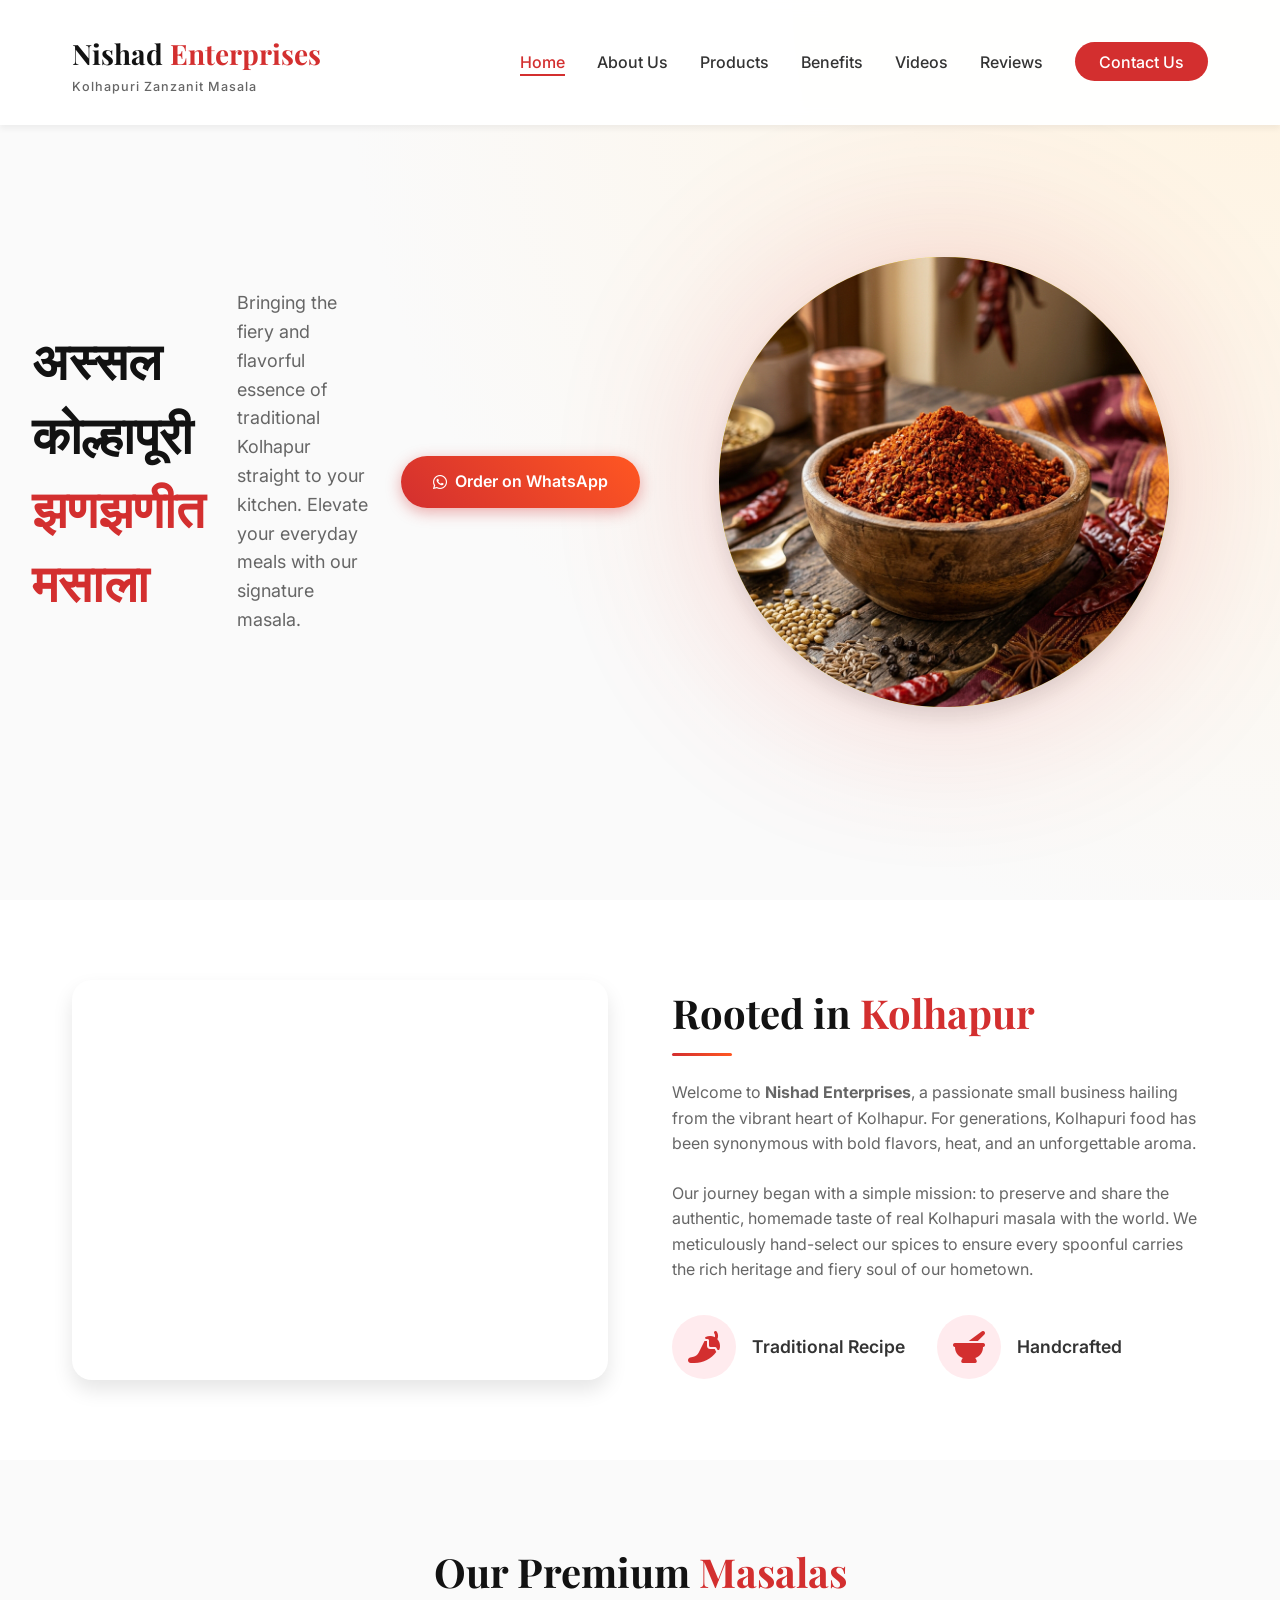
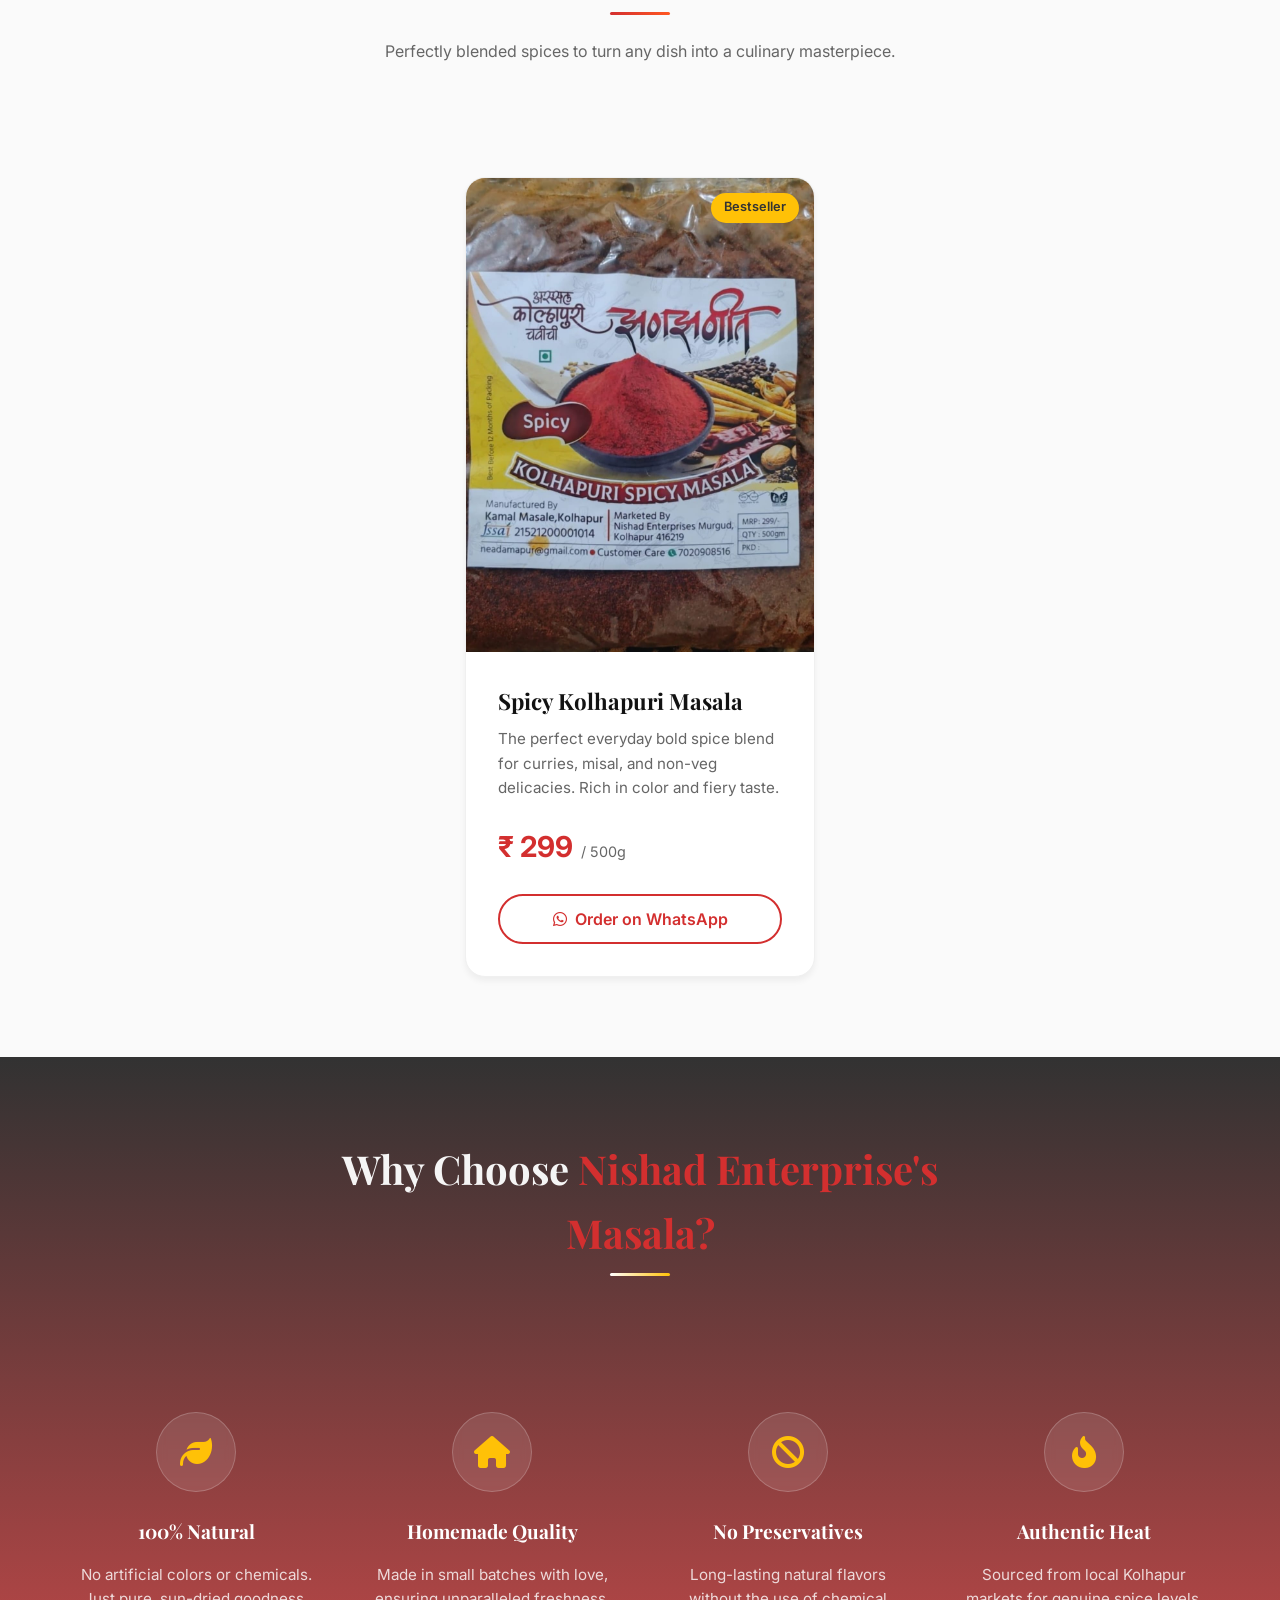
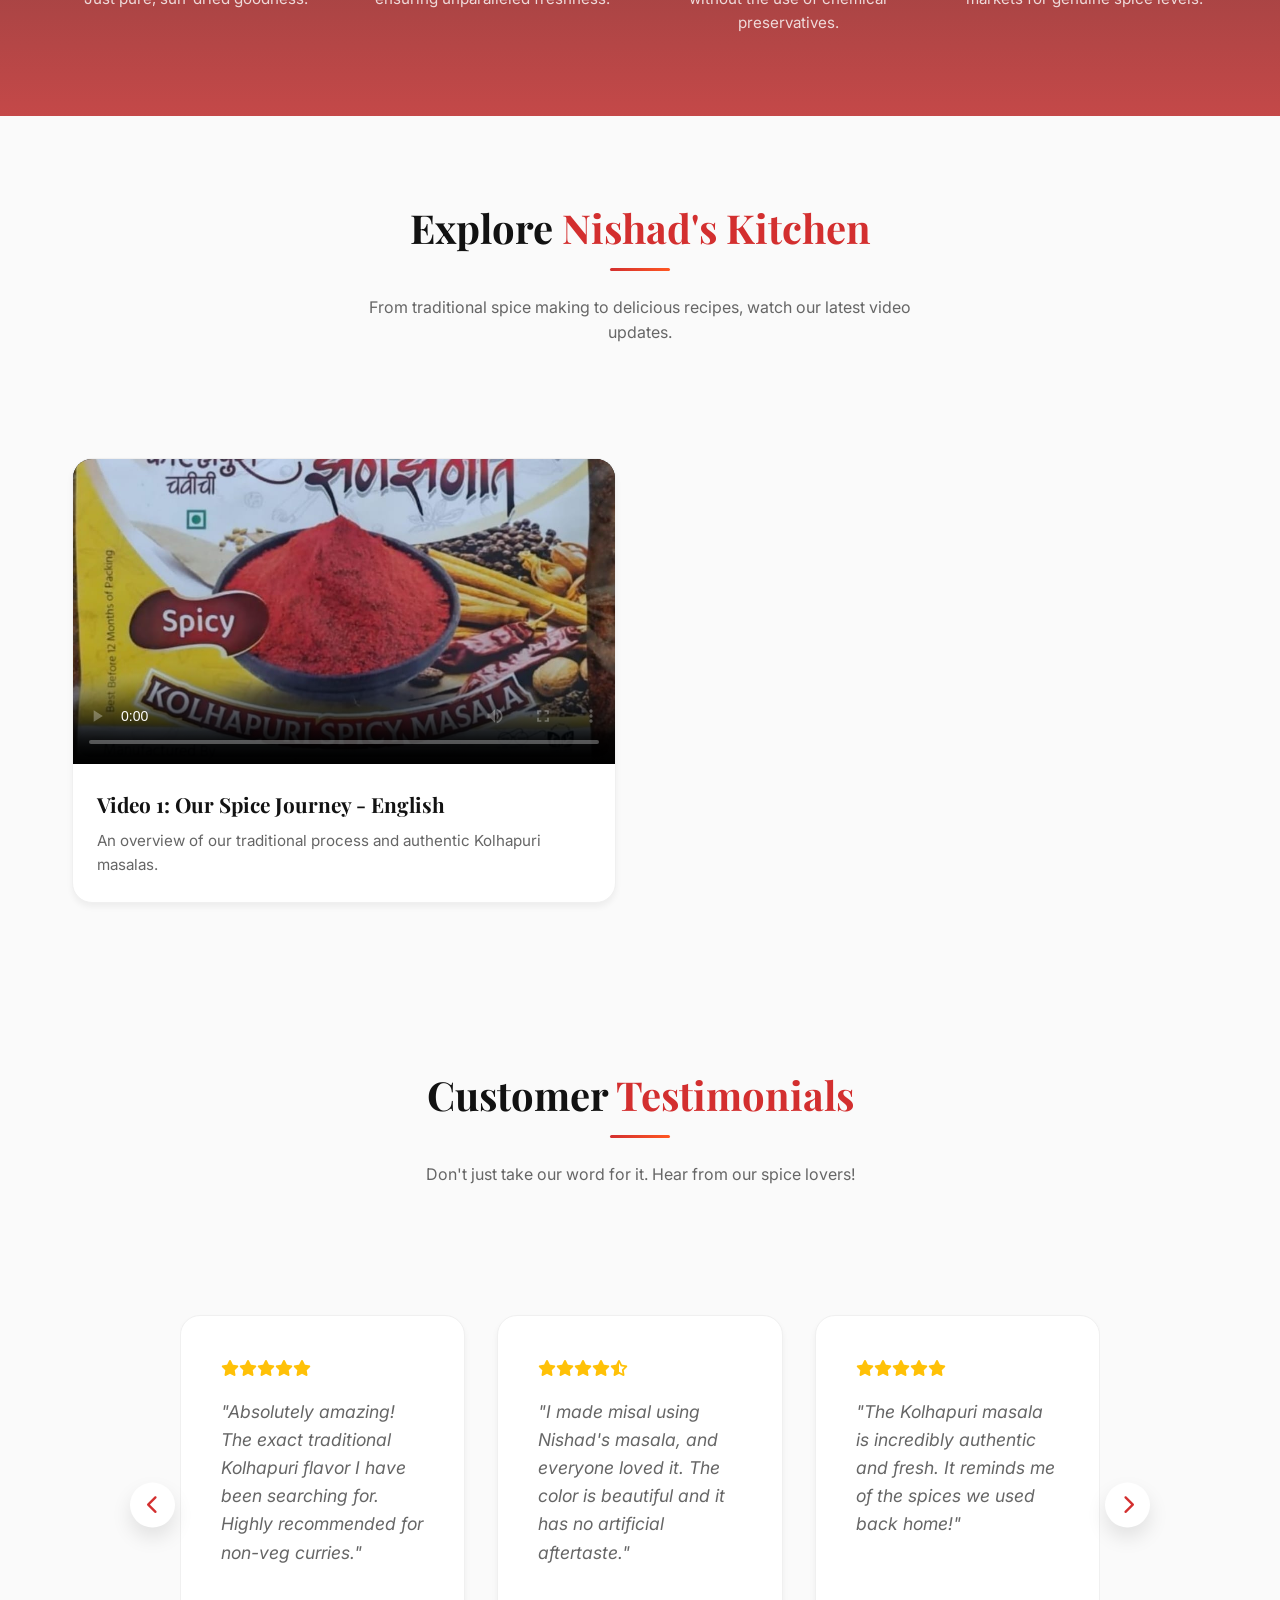
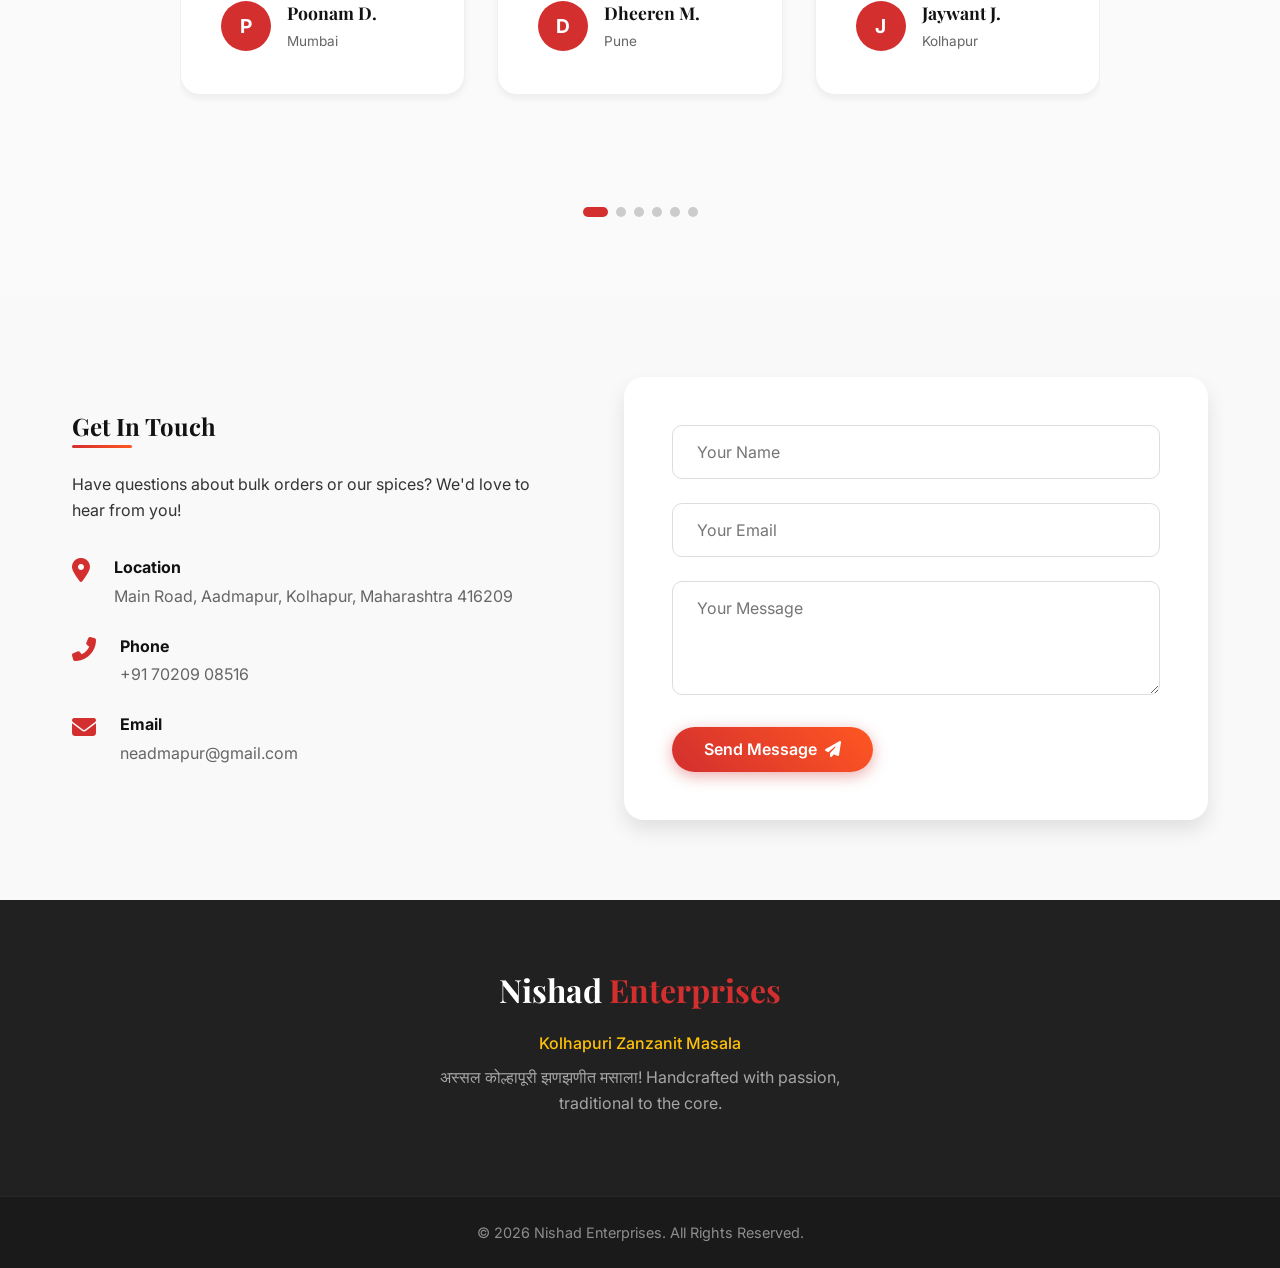
==== commit 11ea1040: "Secure admin page with passcode and remove public footer link" ====
--- a/index.html
+++ b/index.html
@@ -334,9 +334,6 @@
                 <h3>Nishad <span>Enterprises</span></h3>
                 <p style="margin-bottom: 0.5rem; color: var(--accent-yellow); font-weight: 500;">Kolhapuri Zanzanit Masala</p>
                 <p>अस्सल कोल्हापूरी झणझणीत मसाला! Handcrafted with passion, traditional to the core.</p>
-                <div style="margin-top: 1rem;">
-                    <a href="admin.html" style="font-size: 0.8rem; opacity: 0.6; color: var(--text-light);"><i class="fas fa-cog"></i> Admin Control</a>
-                </div>
             </div>
         </div>
         <div class="footer-bottom">
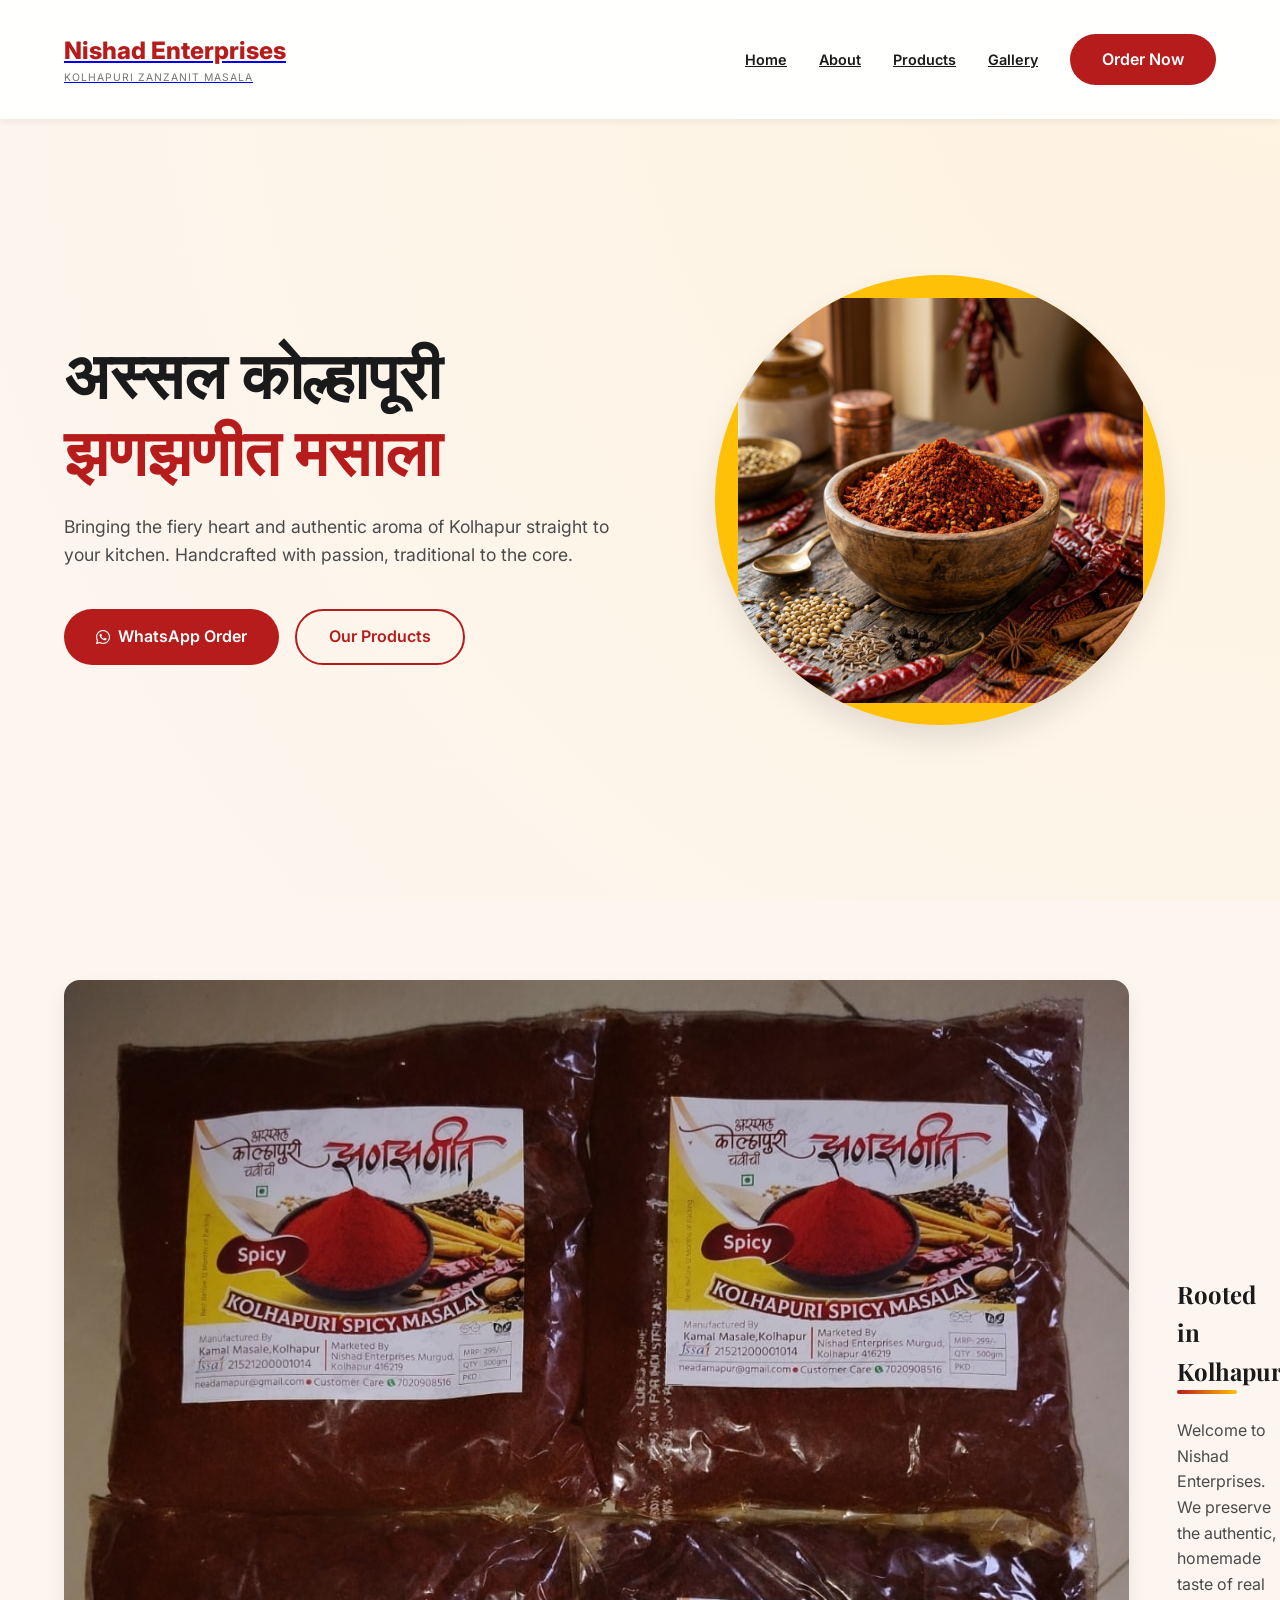
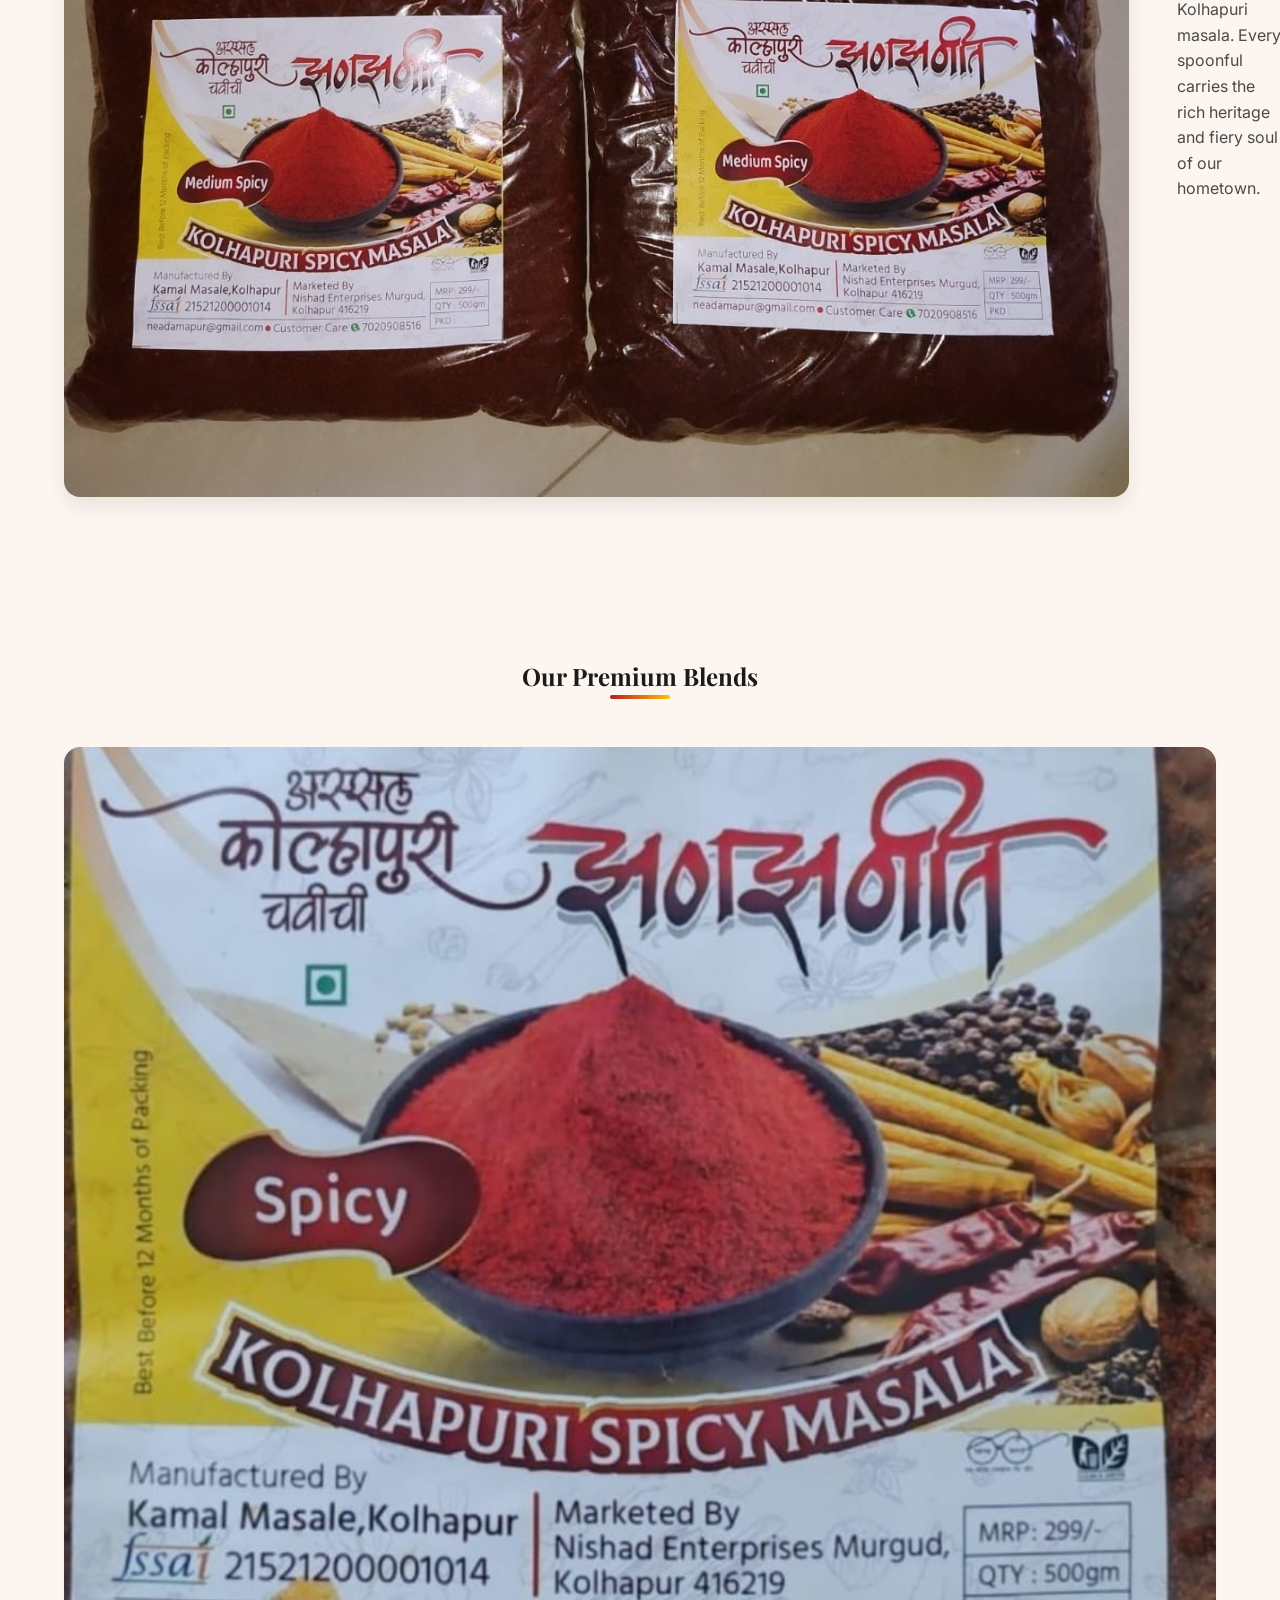
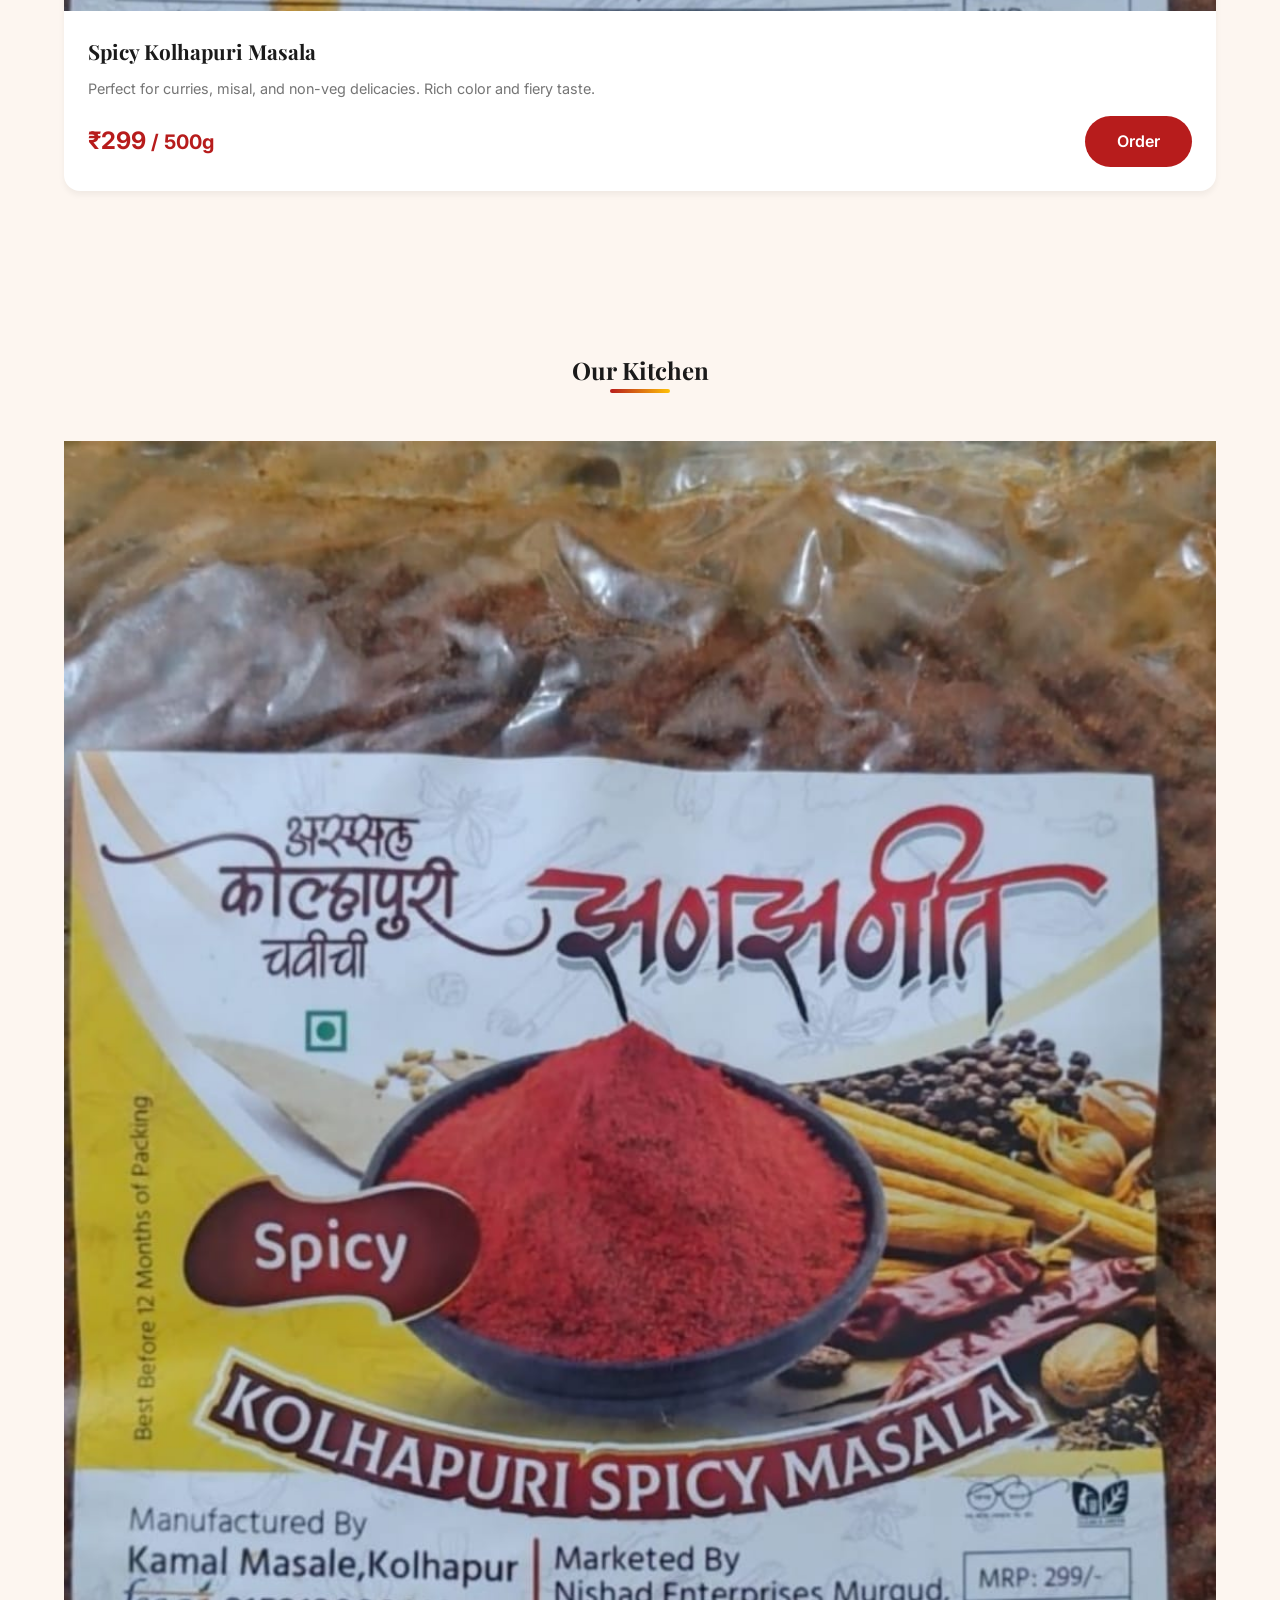
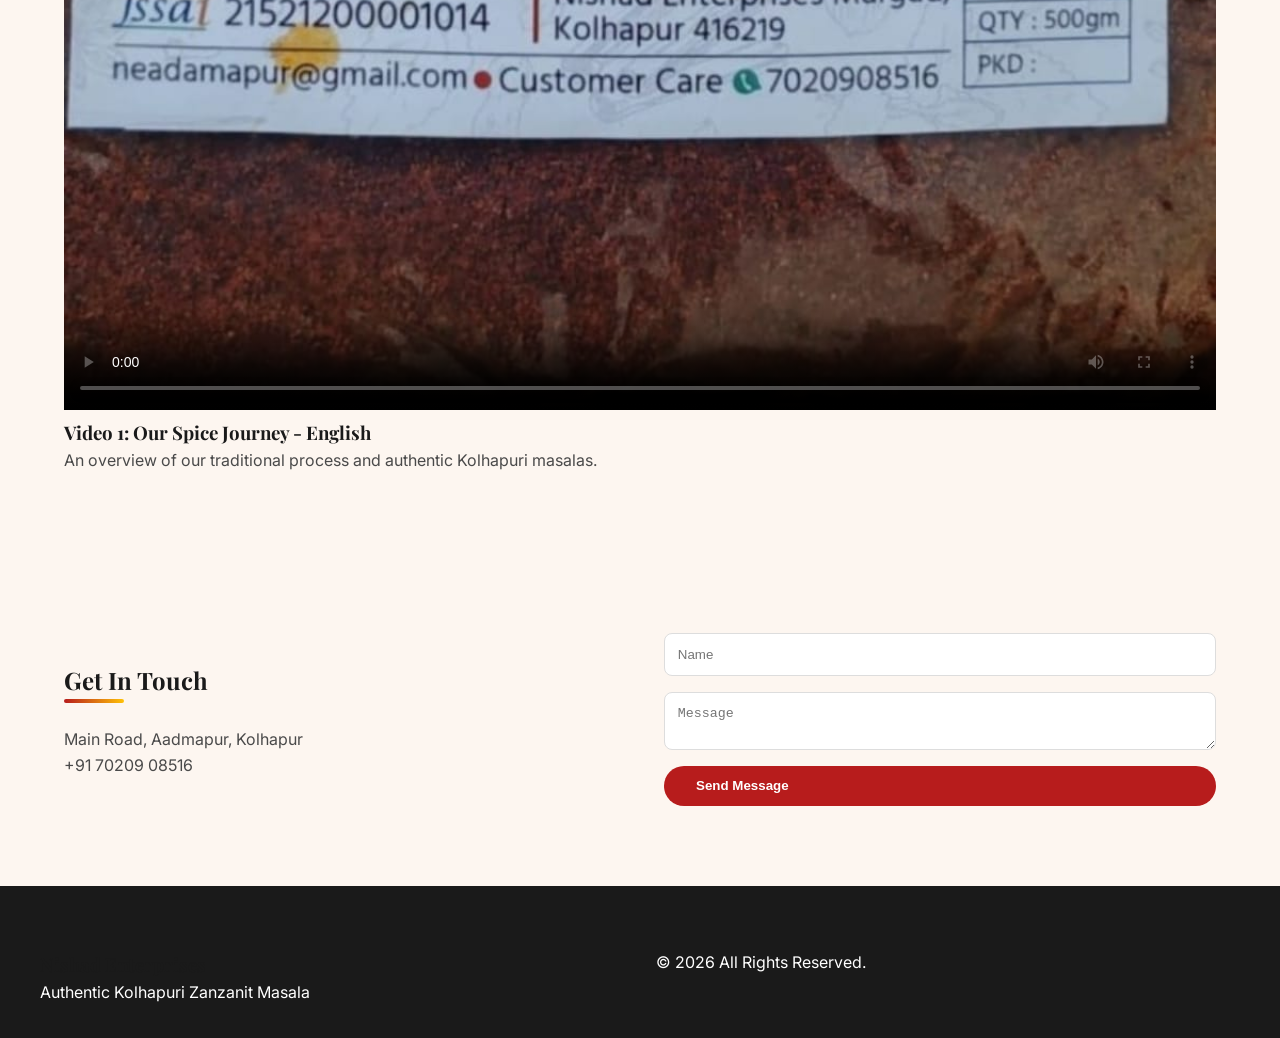
==== commit 2cc4360f: "Fix UI distractions and responsive layout issues" ====
--- a/index.html
+++ b/index.html
@@ -3,26 +3,25 @@
 <head>
     <meta charset="UTF-8">
     <meta name="viewport" content="width=device-width, initial-scale=1.0">
-    <title>Nishad Enterprises - Kolhapuri Zanzanit Masala</title>
-    <meta name="description" content="Nishad Enterprises offers Kolhapuri Zanzanit Masala. 100% natural, homemade, no preservatives. Experience the true taste of Kolhapur.">
     
-    <!-- Google Fonts -->
+    <title>Nishad Enterprises | Authentic Kolhapuri Zanzanit Masala</title>
+    <meta name="description" content="Authentic handcrafted Kolhapuri spices. 100% natural, no preservatives. Experience the fiery taste of Kolhapur.">
+
     <link rel="preconnect" href="https://fonts.googleapis.com">
     <link rel="preconnect" href="https://fonts.gstatic.com" crossorigin>
-    <link href="https://fonts.googleapis.com/css2?family=Inter:wght@300;400;500;600&family=Playfair+Display:wght@600;700&display=swap" rel="stylesheet">
+    <link href="https://fonts.googleapis.com/css2?family=Inter:wght@400;600;700&family=Playfair+Display:wght@700;800&display=swap" rel="stylesheet">
     
-    <!-- Icons -->
     <link rel="stylesheet" href="https://cdnjs.cloudflare.com/ajax/libs/font-awesome/6.4.0/css/all.min.css">
-    
-    <!-- Custom CSS -->
     <link rel="stylesheet" href="styles.css">
 </head>
 <body>
 
-    <!-- Navigation Bar -->
     <nav id="navbar" class="navbar">
         <div class="nav-container">
-            <a href="#" class="brand-logo">Nishad <span>Enterprises</span><span style="display:block; font-size: 0.45em; letter-spacing: 1px; line-height: 1; font-weight: 500; font-family: var(--font-body); color: var(--text-muted); margin-top: 4px;">Kolhapuri Zanzanit Masala</span></a>
+            <a href="#home" class="brand-logo">
+                <span class="logo-main">Nishad Enterprises</span>
+                <span class="logo-sub">Kolhapuri Zanzanit Masala</span>
+            </a>
             
             <div class="menu-toggle" id="mobile-menu">
                 <span class="bar"></span>
@@ -31,317 +30,116 @@
             </div>
             
             <ul class="nav-menu">
-                <li><a href="#home" class="nav-links">Home</a></li>
-                <li><a href="#about" class="nav-links">About Us</a></li>
-                <li><a href="#products" class="nav-links">Products</a></li>
-                <li><a href="#benefits" class="nav-links">Benefits</a></li>
-                <li><a href="#videos" class="nav-links">Videos</a></li>
-                <li><a href="#reviews" class="nav-links">Reviews</a></li>
-                <li><a href="#contact" class="nav-btn">Contact Us</a></li>
+                <li><a href="#home" class="nav-link">Home</a></li>
+                <li><a href="#about" class="nav-link">About</a></li>
+                <li><a href="#products" class="nav-link">Products</a></li>
+                <li><a href="#videos" class="nav-link">Gallery</a></li>
+                <li><a href="#contact" class="btn btn-primary">Order Now</a></li>
             </ul>
         </div>
     </nav>
 
-    <!-- Hero Section -->
-    <section id="home" class="hero">
-        <div class="hero-content">
-            <h1>अस्सल कोल्हापूरी <br><span class="highlight">झणझणीत मसाला</span></h1>
-            <p>Bringing the fiery and flavorful essence of traditional Kolhapur straight to your kitchen. Elevate your everyday meals with our signature masala.</p>
-            <a href="https://wa.me/917020908516?text=Hello%21%20I%20am%20interested%20in%20your%20Kolhapuri%20Zanzanit%20Masala." target="_blank" class="btn btn-primary"><i class="fab fa-whatsapp"></i> Order on WhatsApp</a>
-        </div>
-        <div class="hero-image-wrapper">
-            <div class="hero-image-circle">
-                <img src="assets/masala.png" alt="Traditional Kolhapuri Spicy Red Masala in a Wooden Bowl" class="hero-img">
-            </div>
-            <div class="spice-glow"></div>
-        </div>
-    </section>
-
-    <!-- About Us Section -->
-    <section id="about" class="about">
-        <div class="section-container">
-            <div class="about-image">
-                <div class="pattern-bg"></div>
-            </div>
-            <div class="about-text">
-                <h2 class="section-title">Rooted in <span>Kolhapur</span></h2>
-                <div class="divider"></div>
-                <p>Welcome to <strong>Nishad Enterprises</strong>, a passionate small business hailing from the vibrant heart of Kolhapur. For generations, Kolhapuri food has been synonymous with bold flavors, heat, and an unforgettable aroma.</p>
-                <p>Our journey began with a simple mission: to preserve and share the authentic, homemade taste of real Kolhapuri masala with the world. We meticulously hand-select our spices to ensure every spoonful carries the rich heritage and fiery soul of our hometown.</p>
-                <div class="about-features">
-                    <div class="feature">
-                        <i class="fas fa-pepper-hot"></i>
-                        <span>Traditional Recipe</span>
+    <main>
+        <section id="home" class="hero">
+            <div class="section-container hero-grid">
+                <div class="hero-text">
+                    <h1>अस्सल कोल्हापूरी <br><span style="color: var(--primary-red);">झणझणीत मसाला</span></h1>
+                    <p>Bringing the fiery heart and authentic aroma of Kolhapur straight to your kitchen. Handcrafted with passion, traditional to the core.</p>
+                    <div class="hero-btns">
+                        <a href="https://wa.me/917020908516" class="btn btn-primary"><i class="fab fa-whatsapp"></i> WhatsApp Order</a>
+                        <a href="#products" class="btn btn-secondary">Our Products</a>
                     </div>
-                    <div class="feature">
-                        <i class="fas fa-mortar-pestle"></i>
-                        <span>Handcrafted</span>
+                </div>
+                <div class="hero-visual">
+                    <div class="hero-circle">
+                        <img src="assets/masala.png" alt="Kolhapuri Masala" class="hero-img">
                     </div>
                 </div>
             </div>
-        </div>
-    </section>
+        </section>
 
-    <!-- Products Section -->
-    <section id="products" class="products">
-        <div class="section-container column">
-            <div class="section-header">
-                <h2>Our Premium <span>Masalas</span></h2>
-                <div class="divider center"></div>
-                <p>Perfectly blended spices to turn any dish into a culinary masterpiece.</p>
-            </div>
-            
-            <div class="product-cards">
-                <!-- Product Card 1 -->
-                <div class="card">
-                    <div class="card-img-wrapper">
-                        <img src="assets/real_products.jpg" alt="Kolhapuri Spicy Masala">
-                        <span class="badge">Bestseller</span>
-                    </div>
-                    <div class="card-info">
-                        <h3>Spicy Kolhapuri Masala</h3>
-                        <p class="description">The perfect everyday bold spice blend for curries, misal, and non-veg delicacies. Rich in color and fiery taste.</p>
-                        <div class="price-row">
-                            <span class="price">₹ 299</span>
-                            <span class="weight">/ 500g</span>
-                        </div>
-                        <button onclick="window.open('https://wa.me/917020908516?text=Hello!%20I%20would%20like%20to%20order%20the%20Spicy%20Kolhapuri%20Masala%20(500g%20for%20%E2%82%B9299).', '_blank')" class="btn btn-secondary btn-full"><i class="fab fa-whatsapp"></i> Order on WhatsApp</button>
-                    </div>
+        <section id="about" class="about">
+            <div class="section-container hero-grid">
+                <div class="hero-visual">
+                    <img src="assets/real_products1.jpg" alt="Product Background" style="border-radius: var(--radius-md); box-shadow: var(--shadow-md);">
                 </div>
-                
-
-            </div>
-        </div>
-    </section>
-
-    <!-- Benefits Section -->
-    <section id="benefits" class="benefits">
-        <div class="benefits-overlay"></div>
-        <div class="section-container column relative-z">
-            <div class="section-header light">
-                <h2>Why Choose <span>Nishad Enterprise's Masala?</span></h2>
-                <div class="divider center light-divider"></div>
-            </div>
-            
-            <div class="benefits-grid">
-                <div class="benefit-item">
-                    <div class="icon-circle">
-                        <i class="fas fa-leaf"></i>
-                    </div>
-                    <h4>100% Natural</h4>
-                    <p>No artificial colors or chemicals. Just pure, sun-dried goodness.</p>
-                </div>
-                <div class="benefit-item">
-                    <div class="icon-circle">
-                        <i class="fas fa-home"></i>
-                    </div>
-                    <h4>Homemade Quality</h4>
-                    <p>Made in small batches with love, ensuring unparalleled freshness.</p>
-                </div>
-                <div class="benefit-item">
-                    <div class="icon-circle">
-                        <i class="fas fa-ban"></i>
-                    </div>
-                    <h4>No Preservatives</h4>
-                    <p>Long-lasting natural flavors without the use of chemical preservatives.</p>
-                </div>
-                <div class="benefit-item">
-                    <div class="icon-circle">
-                        <i class="fas fa-fire-alt"></i>
-                    </div>
-                    <h4>Authentic Heat</h4>
-                    <p>Sourced from local Kolhapur markets for genuine spice levels.</p>
+                <div class="about-text">
+                    <h2 class="section-title">Rooted in <span>Kolhapur</span></h2>
+                    <div class="divider"></div>
+                    <p>Welcome to Nishad Enterprises. We preserve the authentic, homemade taste of real Kolhapuri masala. Every spoonful carries the rich heritage and fiery soul of our hometown.</p>
                 </div>
             </div>
-        </div>
-    </section>
+        </section>
 
-    <section id="videos" class="videos">
-        <div class="section-container column">
-            <div class="section-header">
-                <h2>Explore <span>Nishad's Kitchen</span></h2>
-                <div class="divider center"></div>
-                <p>From traditional spice making to delicious recipes, watch our latest video updates.</p>
-            </div>
-            
-            <div class="video-grid" id="videoGrid">
-                <!-- Videos will be loaded dynamically here -->
-            </div>
-
-            <!-- Admin Provision Trigger (Hidden by default, can be toggled) -->
-            <div id="admin-provision" style="display: none; margin-top: 3rem; text-align: center;">
-                <button id="addVideoBtn" class="btn btn-secondary"><i class="fas fa-plus"></i> Add New Video</button>
-            </div>
-        </div>
-    </section>
-
-    <!-- Reviews Section -->
-    <section id="reviews" class="reviews">
-        <div class="section-container column">
-            <div class="section-header">
-                <h2>Customer <span>Testimonials</span></h2>
-                <div class="divider center"></div>
-                <p>Don't just take our word for it. Hear from our spice lovers!</p>
-            </div>
-            
-            <div class="reviews-slider-container">
-                <button class="slider-btn prev-btn" id="prevReview"><i class="fas fa-chevron-left"></i></button>
-                <div class="reviews-wrapper" id="reviewsWrapper">
-                    <div class="review-box">
-                        <div class="stars">
-                            <i class="fas fa-star"></i><i class="fas fa-star"></i><i class="fas fa-star"></i><i class="fas fa-star"></i><i class="fas fa-star"></i>
+        <section id="products" class="products">
+            <div class="section-container">
+                <div class="section-header">
+                    <h2>Our Premium <span>Blends</span></h2>
+                    <div class="divider center"></div>
+                </div>
+                <div class="product-grid">
+                    <article class="product-card">
+                        <div class="product-img-box">
+                            <img src="assets/real_products.jpg" alt="Kolhapuri Masala">
                         </div>
-                        <p class="review-text">"Absolutely amazing! The exact traditional Kolhapuri flavor I have been searching for. Highly recommended for non-veg curries."</p>
-                        <div class="reviewer">
-                            <div class="avatar">P</div>
-                            <div>
-                                <h4>Poonam D.</h4>
-                                <span>Mumbai</span>
+                        <div class="product-info">
+                            <h3>Spicy Kolhapuri Masala</h3>
+                            <p>Perfect for curries, misal, and non-veg delicacies. Rich color and fiery taste.</p>
+                            <div class="product-footer">
+                                <span class="product-price">₹299 <small>/ 500g</small></span>
+                                <a href="https://wa.me/917020908516" class="btn btn-primary btn-sm">Order</a>
                             </div>
                         </div>
-                    </div>
-                    
-                    <div class="review-box">
-                        <div class="stars">
-                            <i class="fas fa-star"></i><i class="fas fa-star"></i><i class="fas fa-star"></i><i class="fas fa-star"></i><i class="fas fa-star-half-alt"></i>
-                        </div>
-                        <p class="review-text">"I made misal using Nishad's masala, and everyone loved it. The color is beautiful and it has no artificial aftertaste."</p>
-                        <div class="reviewer">
-                            <div class="avatar">D</div>
-                            <div>
-                                <h4>Dheeren M.</h4>
-                                <span>Pune</span>
-                            </div>
-                        </div>
-                    </div>
+                    </article>
+                </div>
+            </div>
+        </section>
 
-                    <div class="review-box">
-                        <div class="stars">
-                            <i class="fas fa-star"></i><i class="fas fa-star"></i><i class="fas fa-star"></i><i class="fas fa-star"></i><i class="fas fa-star"></i>
-                        </div>
-                        <p class="review-text">"The Kolhapuri masala is incredibly authentic and fresh. It reminds me of the spices we used back home!"</p>
-                        <div class="reviewer">
-                            <div class="avatar">J</div>
-                            <div>
-                                <h4>Jaywant J.</h4>
-                                <span>Kolhapur</span>
-                            </div>
-                        </div>
-                    </div>
+        <section id="videos" class="videos">
+            <div class="section-container">
+                <div class="section-header">
+                    <h2>Our <span>Kitchen</span></h2>
+                    <div class="divider center"></div>
+                </div>
+                <div id="videoGrid" class="product-grid">
+                    <!-- Dynamic Videos -->
+                </div>
+                <div id="admin-provision" style="display: none; margin-top: 2rem; text-align: center;">
+                    <a href="admin.html" class="btn btn-secondary">Admin Login</a>
+                </div>
+            </div>
+        </section>
 
-                    <div class="review-box">
-                        <div class="stars">
-                            <i class="fas fa-star"></i><i class="fas fa-star"></i><i class="fas fa-star"></i><i class="fas fa-star"></i><i class="fas fa-star-half-alt"></i>
-                        </div>
-                        <p class="review-text">"Fantastic blend of spices. Gives perfect color and heat to non-veg dishes without being overwhelmingly spicy."</p>
-                        <div class="reviewer">
-                            <div class="avatar">O</div>
-                            <div>
-                                <h4>Omkar K.</h4>
-                                <span>Solapur</span>
-                            </div>
-                        </div>
-                    </div>
+        <section id="contact" class="contact">
+            <div class="section-container hero-grid">
+                <div class="contact-text">
+                    <h2>Get In <span>Touch</span></h2>
+                    <div class="divider"></div>
+                    <p>Main Road, Aadmapur, Kolhapur<br>+91 70209 08516</p>
+                </div>
+                <div class="contact-form">
+                    <form id="contactForm" style="display: flex; flex-direction: column; gap: 1rem;">
+                        <input type="text" id="name" placeholder="Name" required style="padding: 0.8rem; border-radius: 8px; border: 1px solid #ddd;">
+                        <textarea id="message" placeholder="Message" required style="padding: 0.8rem; border-radius: 8px; border: 1px solid #ddd;"></textarea>
+                        <button type="submit" class="btn btn-primary">Send Message</button>
+                    </form>
+                </div>
+            </div>
+        </section>
+    </main>
 
-                    <div class="review-box">
-                        <div class="stars">
-                            <i class="fas fa-star"></i><i class="fas fa-star"></i><i class="fas fa-star"></i><i class="fas fa-star"></i><i class="fas fa-star"></i>
-                        </div>
-                        <p class="review-text">"This has become a staple in my kitchen. The aroma alone is enough to make anyone hungry. Highly recommend!"</p>
-                        <div class="reviewer">
-                            <div class="avatar">A</div>
-                            <div>
-                                <h4>Ayush M.</h4>
-                                <span>Mumbai</span>
-                            </div>
-                        </div>
-                    </div>
-
-                    <div class="review-box">
-                        <div class="stars">
-                            <i class="fas fa-star"></i><i class="fas fa-star"></i><i class="fas fa-star"></i><i class="fas fa-star"></i><i class="fas fa-star"></i>
-                        </div>
-                        <p class="review-text">"Best Kolhapuri masala I've ever bought online. It has the perfect kick and zero artificial color."</p>
-                        <div class="reviewer">
-                            <div class="avatar">P</div>
-                            <div>
-                                <h4>Pushkar B.</h4>
-                                <span>Nashik</span>
-                            </div>
-                        </div>
-                    </div>
-                </div>
-                <button class="slider-btn next-btn" id="nextReview"><i class="fas fa-chevron-right"></i></button>
+    <footer>
+        <div class="footer-content">
+            <div>
+                <h3>Nishad Enterprises</h3>
+                <p>Authentic Kolhapuri Zanzanit Masala</p>
             </div>
-            <div class="slider-dots" id="sliderDots"></div>
-        </div>
-    </section>
-
-    <!-- Contact Section -->
-    <section id="contact" class="contact">
-        <div class="section-container">
-            <div class="contact-info">
-                <h2>Get In <span>Touch</span></h2>
-                <div class="divider"></div>
-                <p>Have questions about bulk orders or our spices? We'd love to hear from you!</p>
-                
-                <ul class="contact-list">
-                    <li>
-                        <i class="fas fa-map-marker-alt"></i>
-                        <div>
-                            <strong>Location</strong>
-                            <span>Main Road, Aadmapur, Kolhapur, Maharashtra 416209</span>
-                        </div>
-                    </li>
-                    <li>
-                        <i class="fas fa-phone-alt"></i>
-                        <div>
-                            <strong>Phone</strong>
-                            <span>+91 70209 08516</span>
-                        </div>
-                    </li>
-                    <li>
-                        <i class="fas fa-envelope"></i>
-                        <div>
-                            <strong>Email</strong>
-                            <span>neadmapur@gmail.com</span>
-                        </div>
-                    </li>
-                </ul>
+            <div>
+                <p>&copy; <span id="currentYear"></span> All Rights Reserved.</p>
             </div>
-            
-            <div class="contact-form">
-                <form action="#" method="POST" id="contactForm">
-                    <div class="input-group">
-                        <input type="text" id="name" required placeholder="Your Name">
-                    </div>
-                    <div class="input-group">
-                        <input type="email" id="email" required placeholder="Your Email">
-                    </div>
-                    <div class="input-group">
-                        <textarea id="message" rows="4" required placeholder="Your Message"></textarea>
-                    </div>
-                    <button type="submit" class="btn btn-primary">Send Message <i class="fas fa-paper-plane"></i></button>
-                </form>
-            </div>
-        </div>
-    </section>
-
-    <!-- Footer -->
-    <footer>
-        <div class="footer-container">
-            <div class="footer-brand">
-                <h3>Nishad <span>Enterprises</span></h3>
-                <p style="margin-bottom: 0.5rem; color: var(--accent-yellow); font-weight: 500;">Kolhapuri Zanzanit Masala</p>
-                <p>अस्सल कोल्हापूरी झणझणीत मसाला! Handcrafted with passion, traditional to the core.</p>
-            </div>
-        </div>
-        <div class="footer-bottom">
-            <p>&copy; <span id="currentYear"></span> Nishad Enterprises. All Rights Reserved.</p>
         </div>
     </footer>
 
-    <!-- Custom Script -->
     <script src="script.js"></script>
 </body>
-</html>
+</html>
--- a/styles.css
+++ b/styles.css
@@ -1,30 +1,32 @@
 /* =========================================
-   CSS Reset & Variables
-   ========================================= */
+   Nishad Masala - Fixed & Refined Design
+   ========================================= */
+
 :root {
-    --primary-red: #D32F2F;
-    --primary-red-dark: #B71C1C;
+    --primary-red: #B71C1C;
+    --primary-red-dark: #821010;
+    --accent-gold: #FFC107;
     --accent-orange: #FF5722;
-    --accent-yellow: #FFC107;
-    
-    --bg-light: #FAFAFA;
     --bg-white: #FFFFFF;
-    --bg-dark: #121212;
-    --bg-footer: #212121;
-    
-    --text-main: #333333;
-    --text-muted: #666666;
-    --text-light: #F5F5F5;
-    
+    --bg-warm: #FDF6F0;
+    --bg-dark: #1A1A1A;
+    --bg-glass: rgba(255, 255, 255, 0.95);
+    --text-heading: #1A1A1A;
+    --text-body: #4A4A4A;
+    --text-muted: #757575;
     --font-heading: 'Playfair Display', serif;
     --font-body: 'Inter', sans-serif;
-    
-    --shadow-sm: 0 4px 6px rgba(0,0,0,0.05);
-    --shadow-md: 0 10px 20px rgba(0,0,0,0.1);
-    --shadow-glow: 0 0 30px rgba(211, 47, 47, 0.3);
-    
     --transition: all 0.3s ease;
-}
+    --shadow-sm: 0 4px 6px rgba(0, 0, 0, 0.05);
+    --shadow-md: 0 10px 20px rgba(0, 0, 0, 0.08);
+    --shadow-lg: 0 15px 30px rgba(0, 0, 0, 0.1);
+    --radius-md: 16px;
+    --radius-lg: 24px;
+}
+
+/* =========================================
+   Core & Typography
+   ========================================= */
 
 * {
     margin: 0;
@@ -34,126 +36,70 @@
 
 html {
     scroll-behavior: smooth;
-    font-size: 16px;
+    overflow-x: hidden;
 }
 
 body {
     font-family: var(--font-body);
-    color: var(--text-main);
-    background-color: var(--bg-light);
+    color: var(--text-body);
+    background-color: var(--bg-warm);
     line-height: 1.6;
     overflow-x: hidden;
-}
-
-/* =========================================
-   Typography & Utils
-   ========================================= */
+    width: 100%;
+}
+
+/* Fix Navbar Overlap */
+section {
+    scroll-margin-top: 100px;
+}
+
 h1, h2, h3, h4 {
     font-family: var(--font-heading);
-    color: var(--bg-dark);
-}
-
-a {
-    text-decoration: none;
-    color: inherit;
-}
-
-ul {
-    list-style: none;
-}
-
-.highlight {
-    color: var(--primary-red);
-}
-
-.section-title {
-    font-size: 2.5rem;
-    margin-bottom: 0.5rem;
-}
-
-.section-title span, .section-header h2 span {
-    color: var(--primary-red);
-}
-
-.divider {
-    height: 3px;
-    width: 60px;
-    background: linear-gradient(90deg, var(--primary-red), var(--accent-orange));
-    margin-bottom: 1.5rem;
-    border-radius: 2px;
-}
-
-.divider.center {
-    margin: 0 auto 1.5rem auto;
-}
-
-.divider.light-divider {
-    background: linear-gradient(90deg, #fff, var(--accent-yellow));
-}
+    color: var(--text-heading);
+}
+
+/* =========================================
+   Layout & Utilities
+   ========================================= */
 
 .section-container {
     max-width: 1200px;
     margin: 0 auto;
-    padding: 5rem 2rem;
-    display: flex;
-    align-items: center;
-    gap: 4rem;
-}
-
-.section-container.column {
-    flex-direction: column;
-}
-
-.section-header {
-    text-align: center;
-    max-width: 600px;
-    margin-bottom: 3rem;
-}
-
-.section-header h2 {
-    font-size: 2.5rem;
-    margin-bottom: 0.5rem;
-}
-
-.section-header p {
-    color: var(--text-muted);
-}
-
-.section-header.light h2 {
-    color: var(--text-light);
-}
-
-.section-header.light p {
-    color: rgba(255,255,255,0.8);
-}
+    padding: 5rem 1.5rem;
+}
+
+.divider {
+    height: 4px;
+    width: 60px;
+    background: linear-gradient(90deg, var(--primary-red), var(--accent-gold));
+    margin-bottom: 1.5rem;
+    border-radius: 2px;
+}
+
+.divider.center { margin: 0 auto 1.5rem; }
 
 /* Buttons */
 .btn {
     display: inline-flex;
-    justify-content: center;
     align-items: center;
     gap: 0.5rem;
     padding: 0.8rem 2rem;
-    border-radius: 30px;
+    border-radius: 50px;
     font-weight: 600;
-    transition: var(--transition);
     cursor: pointer;
     border: none;
-    font-family: var(--font-body);
-    font-size: 1rem;
-    text-align: center;
-    white-space: nowrap;
+    transition: var(--transition);
+    text-decoration: none;
 }
 
 .btn-primary {
-    background: linear-gradient(45deg, var(--primary-red), var(--accent-orange));
+    background: var(--primary-red);
     color: white;
-    box-shadow: 0 4px 15px rgba(211, 47, 47, 0.4);
 }
 
 .btn-primary:hover {
+    background: var(--primary-red-dark);
     transform: translateY(-2px);
-    box-shadow: 0 6px 20px rgba(211, 47, 47, 0.6);
 }
 
 .btn-secondary {
@@ -162,880 +108,241 @@
     border: 2px solid var(--primary-red);
 }
 
-.btn-secondary:hover {
-    background: var(--primary-red);
-    color: white;
-}
-
-.btn-full {
-    width: 100%;
-}
-
-.btn i {
-    margin-left: 0;
-}
-
-/* =========================================
-   Navbar
-   ========================================= */
+/* =========================================
+   Header & Navbar
+   ========================================= */
+
 .navbar {
     position: fixed;
     top: 0;
     width: 100%;
-    background: rgba(255, 255, 255, 0.95);
+    background: var(--bg-glass);
     backdrop-filter: blur(10px);
     z-index: 1000;
     box-shadow: var(--shadow-sm);
-    transition: var(--transition);
 }
 
 .nav-container {
     max-width: 1200px;
     margin: 0 auto;
-    padding: 1rem 2rem;
+    padding: 1rem 1.5rem;
     display: flex;
     justify-content: space-between;
     align-items: center;
 }
 
 .brand-logo {
-    font-family: var(--font-heading);
-    font-size: 1.75rem;
-    font-weight: 700;
-    color: var(--bg-dark);
-}
-
-.brand-logo span {
+    display: flex;
+    flex-direction: column;
+}
+
+.logo-main {
+    font-size: 1.5rem;
+    font-weight: 800;
     color: var(--primary-red);
 }
 
+.logo-sub {
+    font-size: 0.65rem;
+    color: var(--text-muted);
+    text-transform: uppercase;
+    letter-spacing: 1px;
+}
+
 .nav-menu {
     display: flex;
-    align-items: center;
     gap: 2rem;
-}
-
-.nav-links {
-    font-weight: 500;
-    color: var(--text-main);
-    transition: var(--transition);
-    position: relative;
-}
-
-.nav-links::after {
-    content: '';
-    position: absolute;
-    width: 0;
-    height: 2px;
-    bottom: -4px;
-    left: 0;
-    background-color: var(--primary-red);
-    transition: var(--transition);
-}
-
-.nav-links:hover {
-    color: var(--primary-red);
-}
-
-.nav-links:hover::after,
-.nav-links.active::after {
-    width: 100%;
-}
-
-.nav-links.active {
-    color: var(--primary-red);
-}
-
-.nav-btn {
-    background-color: var(--primary-red);
-    color: white;
-    padding: 0.6rem 1.5rem;
-    border-radius: 20px;
-    font-weight: 500;
-    transition: var(--transition);
-}
-
-.nav-btn:hover {
-    background-color: var(--primary-red-dark);
-}
+    align-items: center;
+    list-style: none;
+}
+
+.nav-link {
+    font-weight: 600;
+    font-size: 0.9rem;
+    color: var(--text-heading);
+}
+
+.nav-link:hover { color: var(--primary-red); }
 
 /* Mobile Menu Toggle */
 .menu-toggle {
     display: none;
     flex-direction: column;
+    gap: 5px;
     cursor: pointer;
-    gap: 5px;
 }
 
 .bar {
     width: 25px;
     height: 3px;
-    background-color: var(--bg-dark);
-    transition: var(--transition);
+    background: var(--text-heading);
     border-radius: 3px;
 }
 
 /* =========================================
    Hero Section
    ========================================= */
+
 .hero {
     min-height: 100vh;
-    display: flex;
-    align-items: center;
-    padding: 6rem 2rem 2rem 2rem;
-    background: radial-gradient(circle at right top, #fff3e0 0%, #fafafa 60%);
+    padding-top: 100px;
+    background: radial-gradient(circle at top right, #FFF3E0, var(--bg-warm));
+    display: flex;
+    align-items: center;
+}
+
+.hero-grid {
+    display: grid;
+    grid-template-columns: 1fr 1fr;
+    gap: 3rem;
+    align-items: center;
+}
+
+.hero-text h1 {
+    font-size: clamp(2.5rem, 6vw, 4rem);
+    margin-bottom: 1.5rem;
+    line-height: 1.2;
+}
+
+.hero-text p {
+    font-size: 1.1rem;
+    margin-bottom: 2.5rem;
+    color: var(--text-body);
+}
+
+.hero-btns {
+    display: flex;
+    gap: 1rem;
+    flex-wrap: wrap;
+}
+
+.hero-visual {
+    display: flex;
+    justify-content: center;
+}
+
+.hero-circle {
+    width: 100%;
+    max-width: 450px;
+    aspect-ratio: 1/1;
+    background: var(--accent-gold);
+    border-radius: 50%;
+    display: flex;
+    justify-content: center;
+    align-items: center;
+    box-shadow: var(--shadow-lg);
     overflow: hidden;
 }
 
-.hero > div {
+.hero-img {
+    width: 90%;
+    object-fit: contain;
+}
+
+/* =========================================
+   Products Section
+   ========================================= */
+
+.section-header {
+    text-align: center;
+    margin-bottom: 3rem;
+}
+
+.product-grid {
+    display: grid;
+    grid-template-columns: repeat(auto-fit, minmax(280px, 1fr));
+    gap: 2rem;
+    width: 100%;
+}
+
+.product-card {
+    background: white;
+    border-radius: var(--radius-md);
+    overflow: hidden;
+    box-shadow: var(--shadow-sm);
+    display: flex;
+    flex-direction: column;
+    transition: var(--transition);
+}
+
+.product-card:hover { transform: translateY(-5px); box-shadow: var(--shadow-lg); }
+
+.product-img-box {
+    width: 100%;
+    aspect-ratio: 4/3;
+    overflow: hidden;
+}
+
+.product-img-box img {
+    width: 100%;
+    height: 100%;
+    object-fit: cover;
+}
+
+.product-info { padding: 1.5rem; flex-grow: 1; display: flex; flex-direction: column; }
+
+.product-info h3 { font-size: 1.3rem; margin-bottom: 0.5rem; }
+
+.product-info p { font-size: 0.9rem; color: var(--text-muted); margin-bottom: 1rem; }
+
+.product-footer {
+    display: flex;
+    justify-content: space-between;
+    align-items: center;
+    margin-top: auto;
+}
+
+.product-price { font-size: 1.5rem; font-weight: 700; color: var(--primary-red); }
+
+/* =========================================
+   Responsive Fixes
+   ========================================= */
+
+@media (max-width: 992px) {
+    .hero-grid { grid-template-columns: 1fr; text-align: center; }
+    .hero-text { order: 2; }
+    .hero-visual { order: 1; }
+    .hero-btns { justify-content: center; }
+}
+
+@media (max-width: 768px) {
+    .nav-menu {
+        position: fixed;
+        top: 60px;
+        left: -100%;
+        width: 100%;
+        height: calc(100vh - 60px);
+        background: white;
+        flex-direction: column;
+        padding: 3rem 1rem;
+        transition: 0.3s ease;
+        box-shadow: var(--shadow-md);
+    }
+    
+    .nav-menu.active { left: 0; }
+    .menu-toggle { display: flex; }
+    
+    .section-container { padding: 4rem 1.5rem; }
+}
+
+/* Footer Fix */
+footer {
+    background: var(--bg-dark);
+    color: white;
+    padding: 4rem 1.5rem 2rem;
+}
+
+.footer-content {
     max-width: 1200px;
     margin: 0 auto;
-    display: flex;
-    align-items: center;
+    display: grid;
+    grid-template-columns: repeat(auto-fit, minmax(200px, 1fr));
     gap: 2rem;
 }
 
-.hero-content {
-    flex: 1;
-    z-index: 2;
-    animation: fadeUp 1s ease forwards;
-}
-
-.hero-content h1 {
-    font-size: 3.2rem;
-    line-height: 1.45;
-    margin-bottom: 1.5rem;
-}
-
-.hero-content p {
-    font-size: 1.125rem;
-    color: var(--text-muted);
-    margin-bottom: 2.5rem;
-    max-width: 500px;
-}
-
-.hero-image-wrapper {
-    flex: 1;
-    position: relative;
-    display: flex;
-    justify-content: center;
-    align-items: center;
-    animation: float 6s ease-in-out infinite;
-}
-
-.hero-image-circle {
-    width: 450px;
-    height: 450px;
-    border-radius: 50%;
-    background: #FFEB3B; /* warm yellow backdrop */
-    position: relative;
-    display: flex;
-    justify-content: center;
-    align-items: center;
-    z-index: 2;
-    overflow: hidden;
-    box-shadow: var(--shadow-md);
-}
-
-.hero-img {
-    width: 110%;
-    height: auto;
-    object-fit: cover;
-}
-
-.spice-glow {
-    position: absolute;
-    width: 400px;
-    height: 400px;
-    background: var(--primary-red);
-    border-radius: 50%;
-    filter: blur(100px);
-    opacity: 0.3;
-    z-index: 1;
-    top: 50%;
-    left: 50%;
-    transform: translate(-50%, -50%);
-}
-
-/* =========================================
-   About Section
-   ========================================= */
-.about {
-    background-color: var(--bg-white);
-}
-
-.about-image {
-    flex: 1;
-    position: relative;
-    height: 400px;
-    background: url('https://images.unsplash.com/photo-1596040033229-a9821ebd058d?ixlib=rb-4.0.3&auto=format&fit=crop&w=800&q=80') center/cover;
-    border-radius: 20px;
-    box-shadow: var(--shadow-md);
-}
-
-.about-image::before {
-    content: '';
-    position: absolute;
-    top: -20px;
-    left: -20px;
-    width: 100px;
-    height: 100px;
-    background: radial-gradient(circle, var(--accent-yellow) 2px, transparent 2.5px);
-    background-size: 15px 15px;
-    z-index: -1;
-}
-
-.about-text {
-    flex: 1;
-}
-
-.about-text p {
-    margin-bottom: 1.5rem;
-    color: var(--text-muted);
-}
-
-.about-features {
-    display: flex;
-    gap: 2rem;
-    margin-top: 2rem;
-}
-
-.feature {
-    display: flex;
-    align-items: center;
-    gap: 1rem;
-}
-
-.feature i {
-    font-size: 2rem;
-    color: var(--primary-red);
-    background: #ffebee;
-    padding: 1rem;
-    border-radius: 50%;
-}
-
-.feature span {
-    font-weight: 600;
-    font-size: 1.1rem;
-}
-
-/* =========================================
-   Products Section
-   ========================================= */
-.product-cards {
-    display: flex;
-    gap: 3rem;
-    justify-content: center;
-    flex-wrap: wrap;
-    width: 100%;
-}
-
-.card {
-    background: var(--bg-white);
-    border-radius: 20px;
-    overflow: hidden;
-    box-shadow: var(--shadow-sm);
-    width: 350px;
-    transition: var(--transition);
-    border: 1px solid #f0f0f0;
-    display: flex;
-    flex-direction: column;
-}
-
-.card:hover {
-    transform: translateY(-10px);
-    box-shadow: var(--shadow-md);
-    border-color: var(--primary-red);
-}
-
-.card-img-wrapper {
-    width: 100%;
-    overflow: hidden;
-    position: relative;
-    background: #fff;
-}
-
-.card-img-wrapper img {
-    width: 100%;
-    height: auto;
-    display: block;
-    transition: transform 0.5s ease;
-}
-
-.card:hover .card-img-wrapper img {
-    transform: scale(1.05);
-}
-
-.img-placeholder {
-    width: 100%;
-    height: 100%;
-    display: flex;
-    justify-content: center;
-    align-items: center;
-    font-size: 4rem;
-    color: #e0e0e0;
-    background: #f1f1f1;
-}
-
-.badge {
-    position: absolute;
-    top: 15px;
-    right: 15px;
-    background: var(--accent-yellow);
-    color: #333;
-    padding: 0.3rem 0.8rem;
-    border-radius: 20px;
-    font-size: 0.8rem;
-    font-weight: 600;
-}
-
-.card-info {
-    padding: 2rem;
-    display: flex;
-    flex-direction: column;
-    flex: 1;
-}
-
-.card-info h3 {
-    font-size: 1.4rem;
-    margin-bottom: 0.5rem;
-}
-
-.description {
-    color: var(--text-muted);
-    font-size: 0.95rem;
-    margin-bottom: 1.5rem;
-}
-
-.price-row {
-    display: flex;
-    align-items: baseline;
-    margin-bottom: 1.5rem;
-    margin-top: auto;
-}
-
-.price {
-    font-size: 1.8rem;
-    font-weight: 700;
-    color: var(--primary-red);
-}
-
-.weight {
-    color: var(--text-muted);
-    margin-left: 0.5rem;
-    font-size: 0.9rem;
-}
-
-/* =========================================
-   Benefits Section
-   ========================================= */
-.benefits {
-    position: relative;
-    background: url('https://images.unsplash.com/photo-1596040033229-a9821ebd058d?ixlib=rb-4.0.3&auto=format&fit=crop&w=1920&q=80') center/cover fixed;
-    color: white;
-}
-
-.benefits-overlay {
-    position: absolute;
-    top: 0;
-    left: 0;
-    width: 100%;
-    height: 100%;
-    background: linear-gradient(rgba(0,0,0,0.8), rgba(183, 28, 28, 0.8));
-}
-
-.relative-z {
-    position: relative;
-    z-index: 2;
-}
-
-.benefits-grid {
-    display: grid;
-    grid-template-columns: repeat(auto-fit, minmax(220px, 1fr));
-    gap: 3rem;
-    width: 100%;
-}
-
-.benefit-item {
+.footer-bottom {
+    margin-top: 3rem;
+    padding-top: 1.5rem;
+    border-top: 1px solid rgba(255,255,255,0.1);
     text-align: center;
-}
-
-.icon-circle {
-    width: 80px;
-    height: 80px;
-    background: rgba(255,255,255,0.1);
-    backdrop-filter: blur(5px);
-    border-radius: 50%;
-    display: flex;
-    justify-content: center;
-    align-items: center;
-    margin: 0 auto 1.5rem auto;
-    border: 1px solid rgba(255,255,255,0.2);
-    font-size: 2rem;
-    color: var(--accent-yellow);
-    transition: var(--transition);
-}
-
-.benefit-item:hover .icon-circle {
-    background: var(--primary-red);
-    transform: scale(1.1);
-    color: white;
-}
-
-.benefit-item h4 {
-    color: white;
-    font-size: 1.2rem;
-    margin-bottom: 1rem;
-}
-
-.benefit-item p {
-    font-size: 0.95rem;
-    color: rgba(255,255,255,0.8);
-}
-
-/* =========================================
-   Videos Section
-   ========================================= */
-.videos {
-    background-color: var(--bg-light);
-}
-
-.video-grid {
-    display: grid;
-    grid-template-columns: 1fr;
-    gap: 3rem;
-    width: 100%;
-}
-
-@media (min-width: 768px) {
-    .video-grid {
-        grid-template-columns: repeat(2, 1fr);
-    }
-}
-
-.video-card {
-    background: var(--bg-white);
-    border-radius: 20px;
-    overflow: hidden;
-    box-shadow: var(--shadow-sm);
-    border: 1px solid #f0f0f0;
-    transition: var(--transition);
-}
-
-.video-card:hover {
-    transform: translateY(-5px);
-    box-shadow: var(--shadow-md);
-    border-color: var(--primary-red);
-}
-
-.video-wrapper {
-    position: relative;
-    width: 100%;
-    padding-top: 56.25%; /* 16:9 Aspect Ratio */
-    background: #000;
-}
-
-.video-wrapper iframe,
-.video-wrapper video {
-    position: absolute;
-    top: 0;
-    left: 0;
-    width: 100%;
-    height: 100%;
-    border: none;
-    object-fit: cover;
-    background-color: #000;
-}
-
-.video-info {
-    padding: 1.5rem;
-}
-
-.video-info h3 {
-    font-size: 1.3rem;
-    margin-bottom: 0.5rem;
-    color: var(--bg-dark);
-}
-
-.video-info p {
-    color: var(--text-muted);
-    font-size: 0.95rem;
-}
-/* =========================================
-   Reviews Section
-   ========================================= */
-.reviews-slider-container {
-    position: relative;
-    width: 100%;
-    max-width: 1000px;
-    margin: 0 auto;
-    padding: 0 40px;
-}
-
-.reviews-wrapper {
-    display: flex;
-    overflow-x: auto;
-    scroll-snap-type: x mandatory;
-    scroll-behavior: smooth;
-    scrollbar-width: none;
-    -ms-overflow-style: none;
-    gap: 2rem;
-    padding: 1rem 0;
-}
-
-.reviews-wrapper::-webkit-scrollbar {
-    display: none;
-}
-
-.review-box {
-    background: var(--bg-white);
-    padding: 2.5rem;
-    border-radius: 20px;
-    box-shadow: var(--shadow-sm);
-    flex: 0 0 100%;
-    scroll-snap-align: center;
-    position: relative;
-    border: 1px solid #f0f0f0;
-    transition: var(--transition);
-    display: flex;
-    flex-direction: column;
-}
-
-@media (min-width: 768px) {
-    .review-box {
-        flex: 0 0 calc(50% - 1rem);
-    }
-}
-
-@media (min-width: 1024px) {
-    .review-box {
-        flex: 0 0 calc(33.333% - 1.33rem);
-    }
-}
-
-.review-box:hover {
-    box-shadow: var(--shadow-md);
-    transform: translateY(-5px);
-}
-
-.slider-btn {
-    position: absolute;
-    top: 50%;
-    transform: translateY(-50%);
-    background: white;
-    border: none;
-    width: 45px;
-    height: 45px;
-    border-radius: 50%;
-    box-shadow: var(--shadow-md);
-    color: var(--primary-red);
-    font-size: 1.2rem;
-    cursor: pointer;
-    z-index: 10;
-    display: flex;
-    justify-content: center;
-    align-items: center;
-    transition: var(--transition);
-}
-
-.slider-btn:hover {
-    background: var(--primary-red);
-    color: white;
-}
-
-.prev-btn {
-    left: -10px;
-}
-
-.next-btn {
-    right: -10px;
-}
-
-.slider-dots {
-    display: flex;
-    justify-content: center;
-    gap: 8px;
-    margin-top: 2rem;
-}
-
-.dot {
-    width: 10px;
-    height: 10px;
-    border-radius: 50%;
-    background: #ccc;
-    cursor: pointer;
-    transition: var(--transition);
-}
-
-.dot.active {
-    background: var(--primary-red);
-    width: 25px;
-    border-radius: 5px;
-}
-
-.stars {
-    color: var(--accent-yellow);
-    margin-bottom: 1rem;
-}
-
-.review-text {
-    font-style: italic;
-    color: var(--text-muted);
-    margin-bottom: 2rem;
-    font-size: 1.1rem;
-    flex-grow: 1;
-}
-
-.reviewer {
-    display: flex;
-    align-items: center;
-    gap: 1rem;
-}
-
-.avatar {
-    width: 50px;
-    height: 50px;
-    border-radius: 50%;
-    background: var(--primary-red);
-    color: white;
-    display: flex;
-    justify-content: center;
-    align-items: center;
-    font-weight: 700;
-    font-size: 1.2rem;
-}
-
-.reviewer h4 {
-    font-size: 1.1rem;
-    margin-bottom: 0.1rem;
-}
-
-.reviewer span {
-    font-size: 0.85rem;
-    color: var(--text-muted);
-}
-
-/* =========================================
-   Contact Section
-   ========================================= */
-.contact {
-    background-color: #f9f9f9;
-}
-
-.contact-info {
-    flex: 1;
-}
-
-.contact-list {
-    margin-top: 2rem;
-}
-
-.contact-list li {
-    display: flex;
-    align-items: flex-start;
-    gap: 1.5rem;
-    margin-bottom: 1.5rem;
-}
-
-.contact-list i {
-    font-size: 1.5rem;
-    color: var(--primary-red);
-    margin-top: 0.2rem;
-}
-
-.contact-list strong {
-    display: block;
-    color: var(--bg-dark);
-    margin-bottom: 0.2rem;
-}
-
-.contact-list span {
-    color: var(--text-muted);
-}
-
-.contact-form {
-    flex: 1;
-    background: var(--bg-white);
-    padding: 3rem;
-    border-radius: 20px;
-    box-shadow: var(--shadow-md);
-    width: 100%;
-}
-
-.input-group {
-    margin-bottom: 1.5rem;
-}
-
-.input-group input,
-.input-group textarea {
-    width: 100%;
-    padding: 1rem 1.5rem;
-    border: 1px solid #dddddd;
-    border-radius: 10px;
-    font-family: var(--font-body);
-    font-size: 1rem;
-    outline: none;
-    transition: var(--transition);
-}
-
-.input-group input:focus,
-.input-group textarea:focus {
-    border-color: var(--primary-red);
-    box-shadow: 0 0 0 3px rgba(211, 47, 47, 0.1);
-}
-
-/* =========================================
-   Footer
-   ========================================= */
-footer {
-    background-color: var(--bg-footer);
-    color: var(--text-light);
-    padding-top: 4rem;
-}
-
-.footer-container {
-    max-width: 1200px;
-    margin: 0 auto;
-    padding: 0 2rem 3rem 2rem;
-    text-align: center;
-}
-
-.footer-brand h3 {
-    color: white;
-    font-size: 2rem;
-    margin-bottom: 1rem;
-}
-
-.footer-brand span {
-    color: var(--primary-red);
-}
-
-.footer-brand p {
-    color: rgba(255,255,255,0.6);
-    max-width: 400px;
-    margin: 0 auto 2rem auto;
-}
-
-.socials {
-    display: flex;
-    justify-content: center;
-    gap: 1.5rem;
-}
-
-.socials a {
-    width: 40px;
-    height: 40px;
-    border-radius: 50%;
-    background: rgba(255,255,255,0.1);
-    display: flex;
-    justify-content: center;
-    align-items: center;
-    transition: var(--transition);
-}
-
-.socials a:hover {
-    background: var(--primary-red);
-    transform: translateY(-3px);
-}
-
-.footer-bottom {
-    background-color: #1a1a1a;
-    padding: 1.5rem;
-    text-align: center;
-    border-top: 1px solid rgba(255,255,255,0.05);
-}
-
-.footer-bottom p {
-    color: rgba(255,255,255,0.5);
-    font-size: 0.9rem;
-}
-
-/* =========================================
-   Animations
-   ========================================= */
-@keyframes fadeUp {
-    from {
-        opacity: 0;
-        transform: translateY(30px);
-    }
-    to {
-        opacity: 1;
-        transform: translateY(0);
-    }
-}
-
-@keyframes float {
-    0% { transform: translateY(0px); }
-    50% { transform: translateY(-20px); }
-    100% { transform: translateY(0px); }
-}
-
-/* =========================================
-   Responsive Design
-   ========================================= */
-@media (max-width: 992px) {
-    .section-container, .hero > div {
-        flex-direction: column;
-        text-align: center;
-    }
-    
-    .about-features {
-        justify-content: center;
-    }
-
-    .divider {
-        margin: 0 auto 1.5rem auto;
-    }
-    
-    .contact-list li {
-        flex-direction: column;
-        align-items: center;
-        text-align: center;
-    }
-    
-    .hero {
-        padding-top: 8rem;
-    }
-}
-
-@media (max-width: 768px) {
-    .menu-toggle {
-        display: flex;
-    }
-    
-    .nav-menu {
-        position: absolute;
-        top: 100%;
-        left: -100%;
-        width: 100%;
-        background: white;
-        flex-direction: column;
-        padding: 2rem 0;
-        box-shadow: var(--shadow-sm);
-        transition: 0.4s;
-    }
-    
-    .nav-menu.active {
-        left: 0;
-    }
-    
-    .hero-content h1 {
-        font-size: 2.5rem;
-    }
-    
-    .hero-image-circle {
-        width: 300px;
-        height: 300px;
-    }
-}
-
-@media (max-width: 480px) {
-    .hero-image-circle {
-        width: 250px;
-        height: 250px;
-    }
-    
-    .section-title, .section-header h2 {
-        font-size: 2rem;
-    }
-}
+}
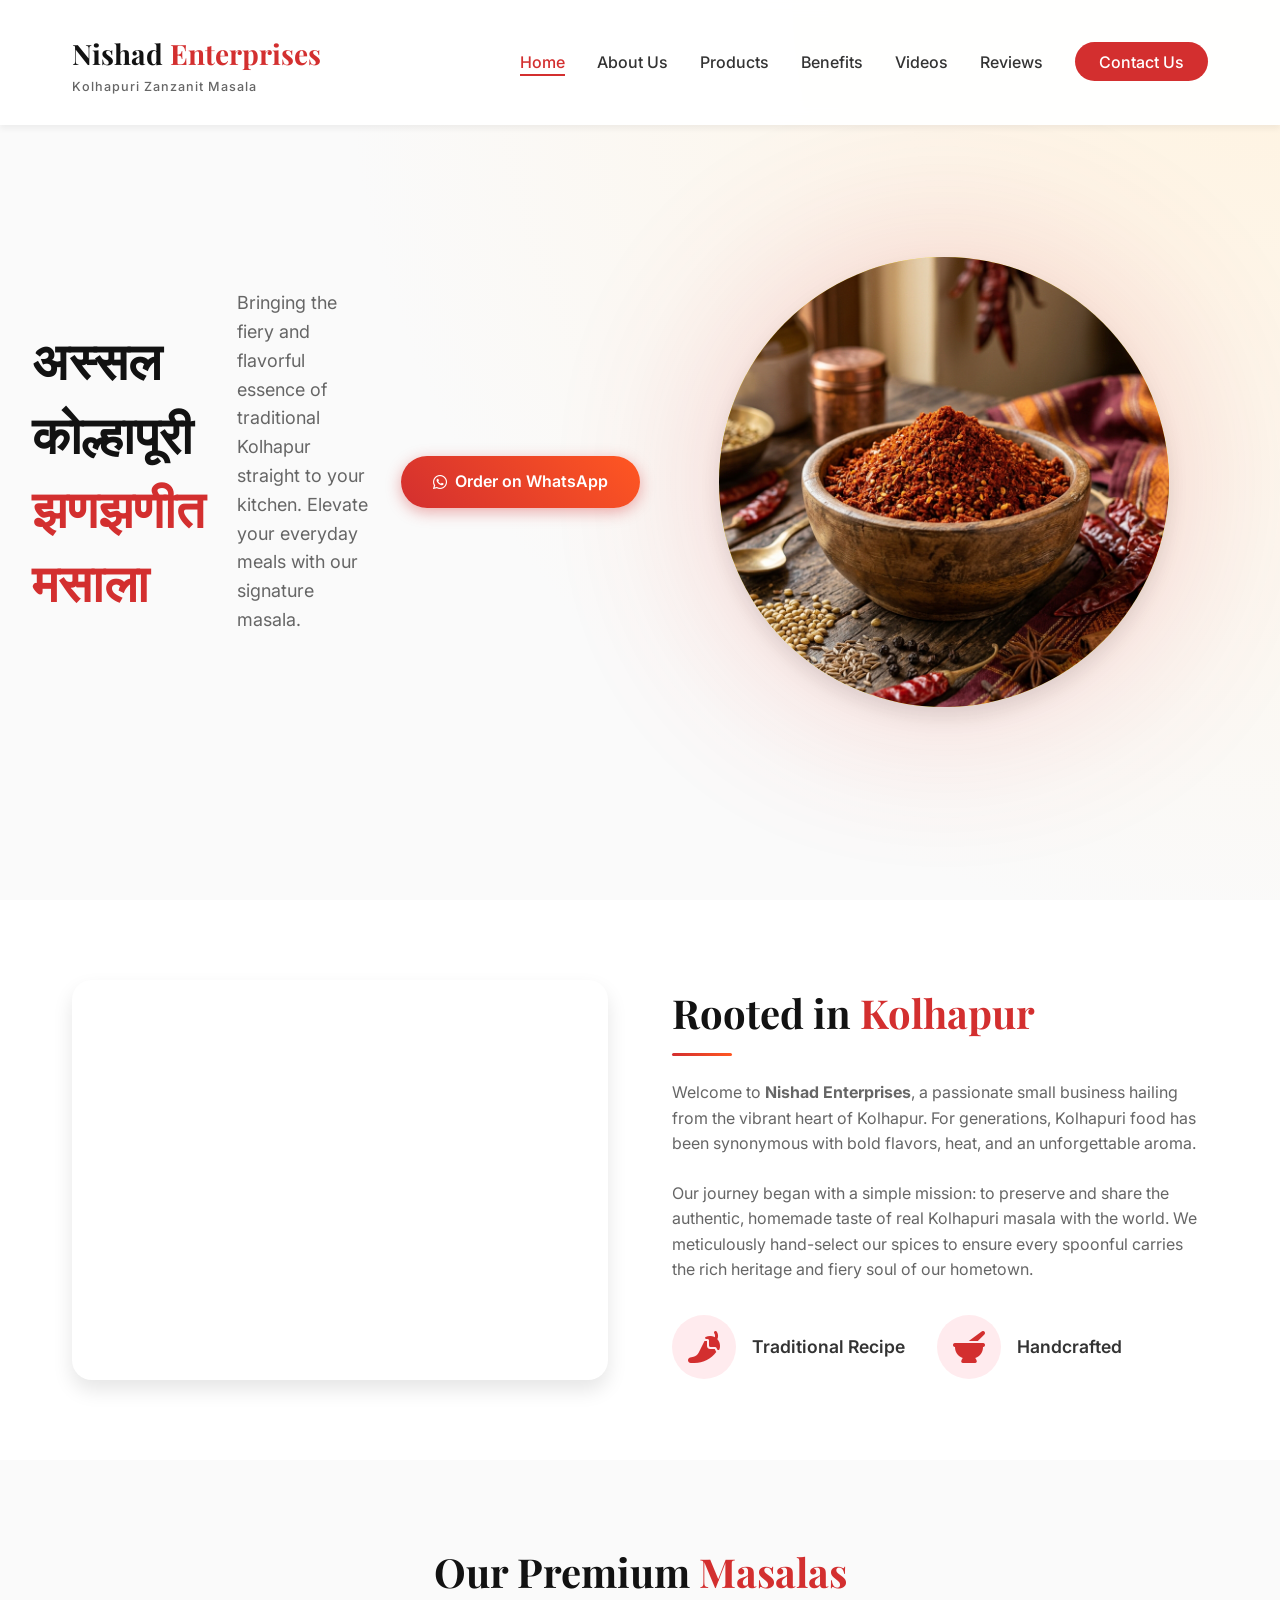
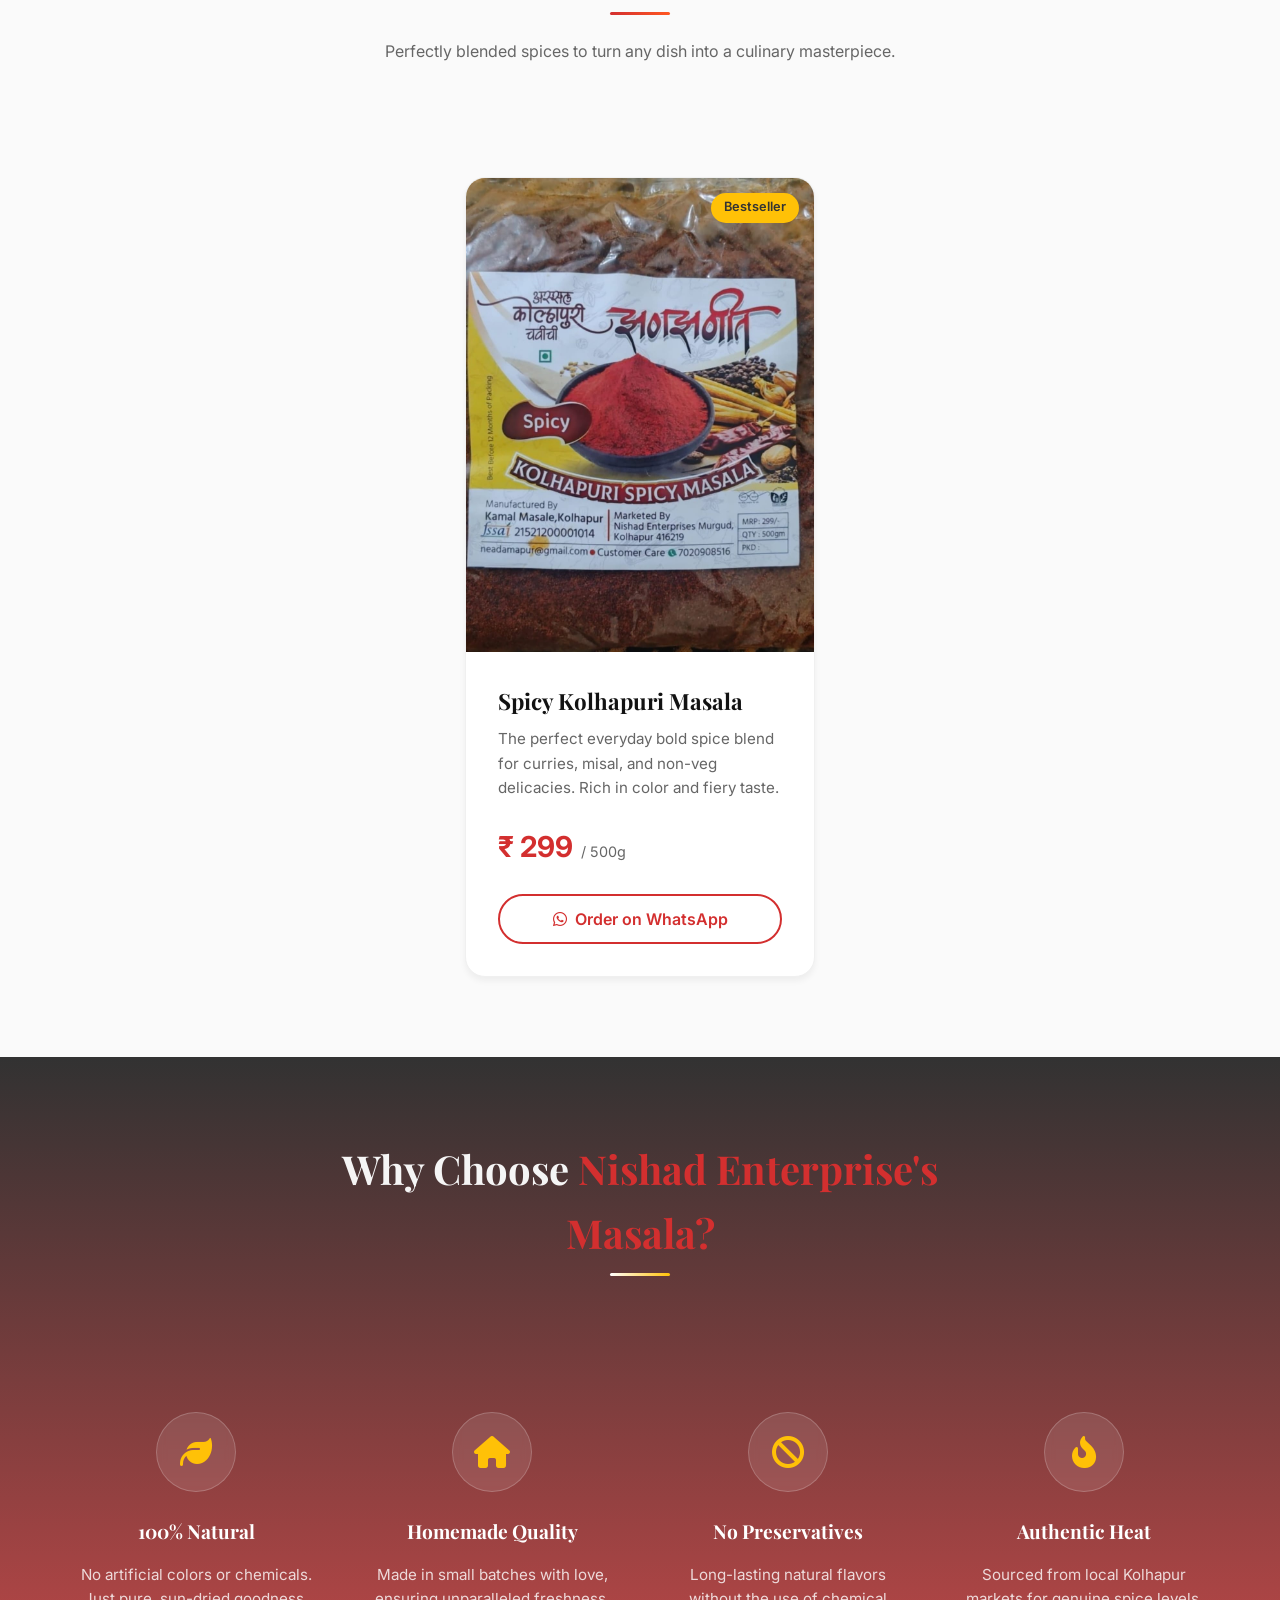
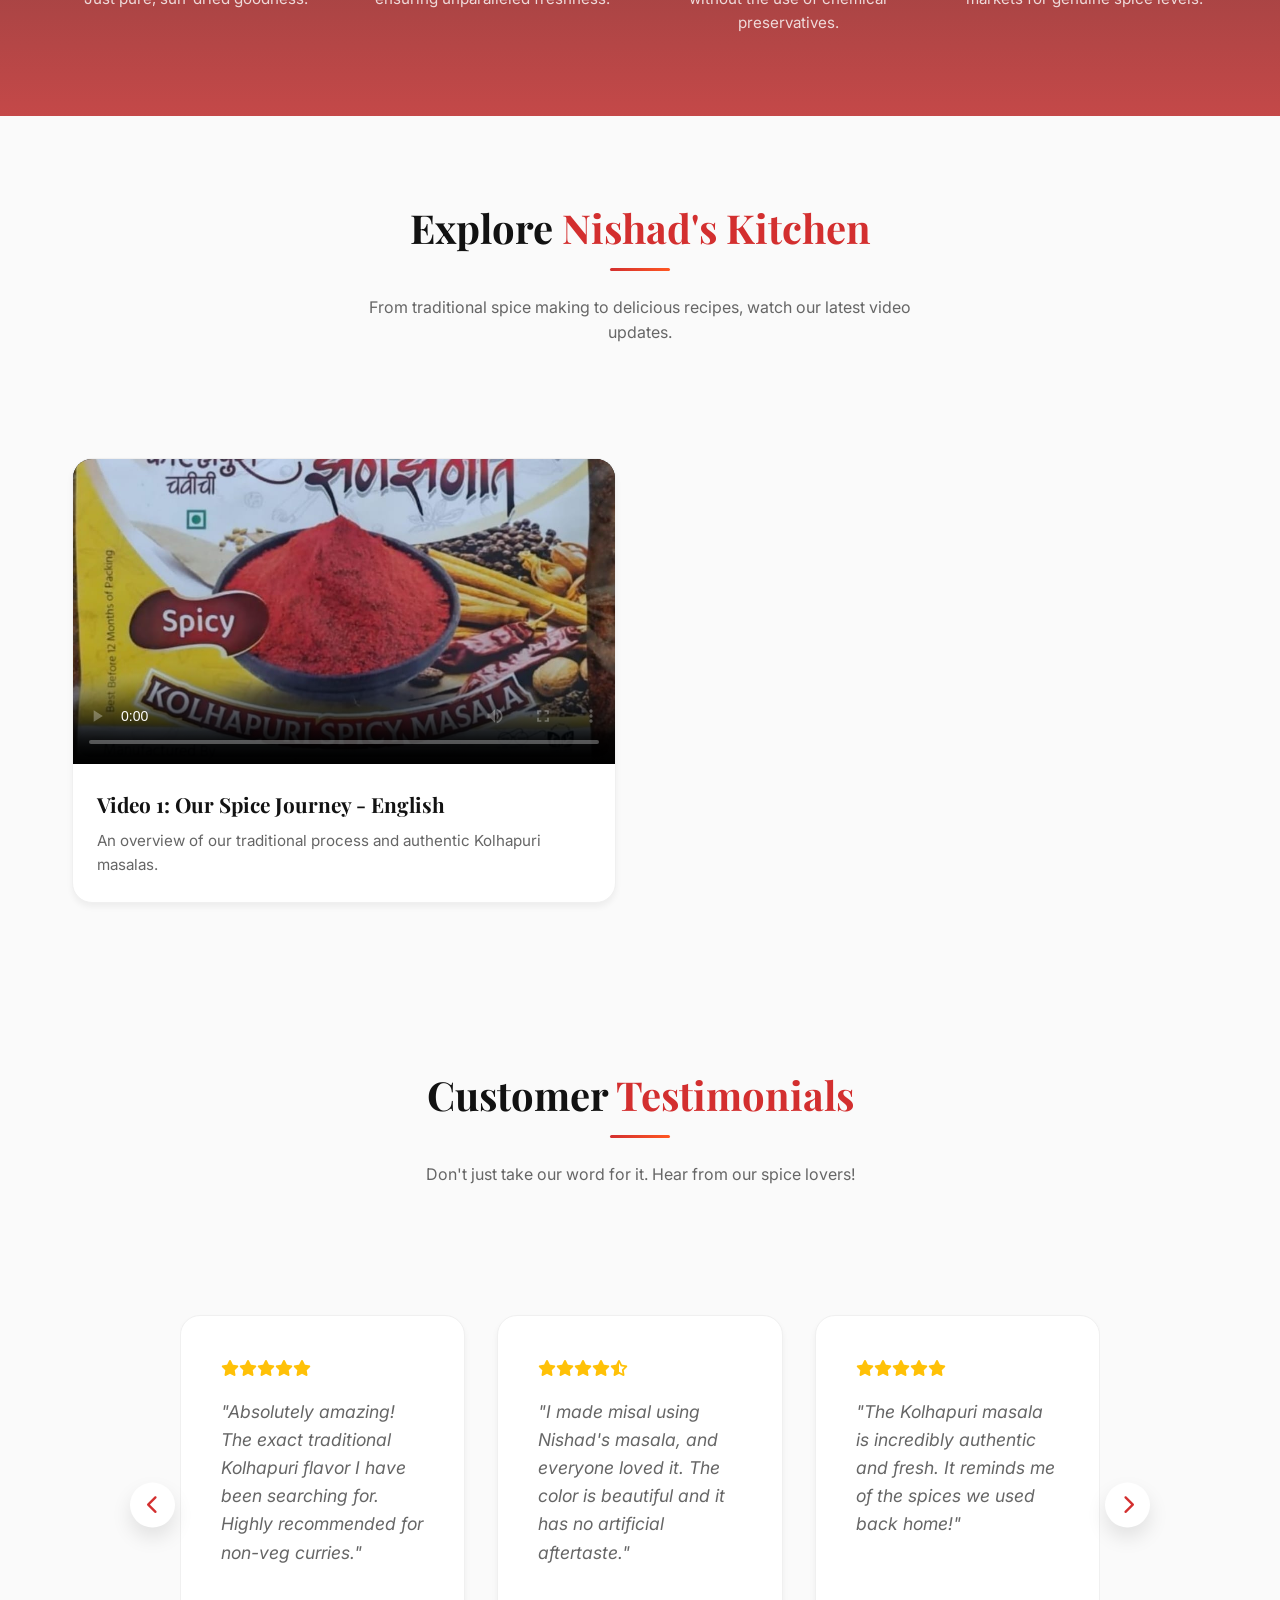
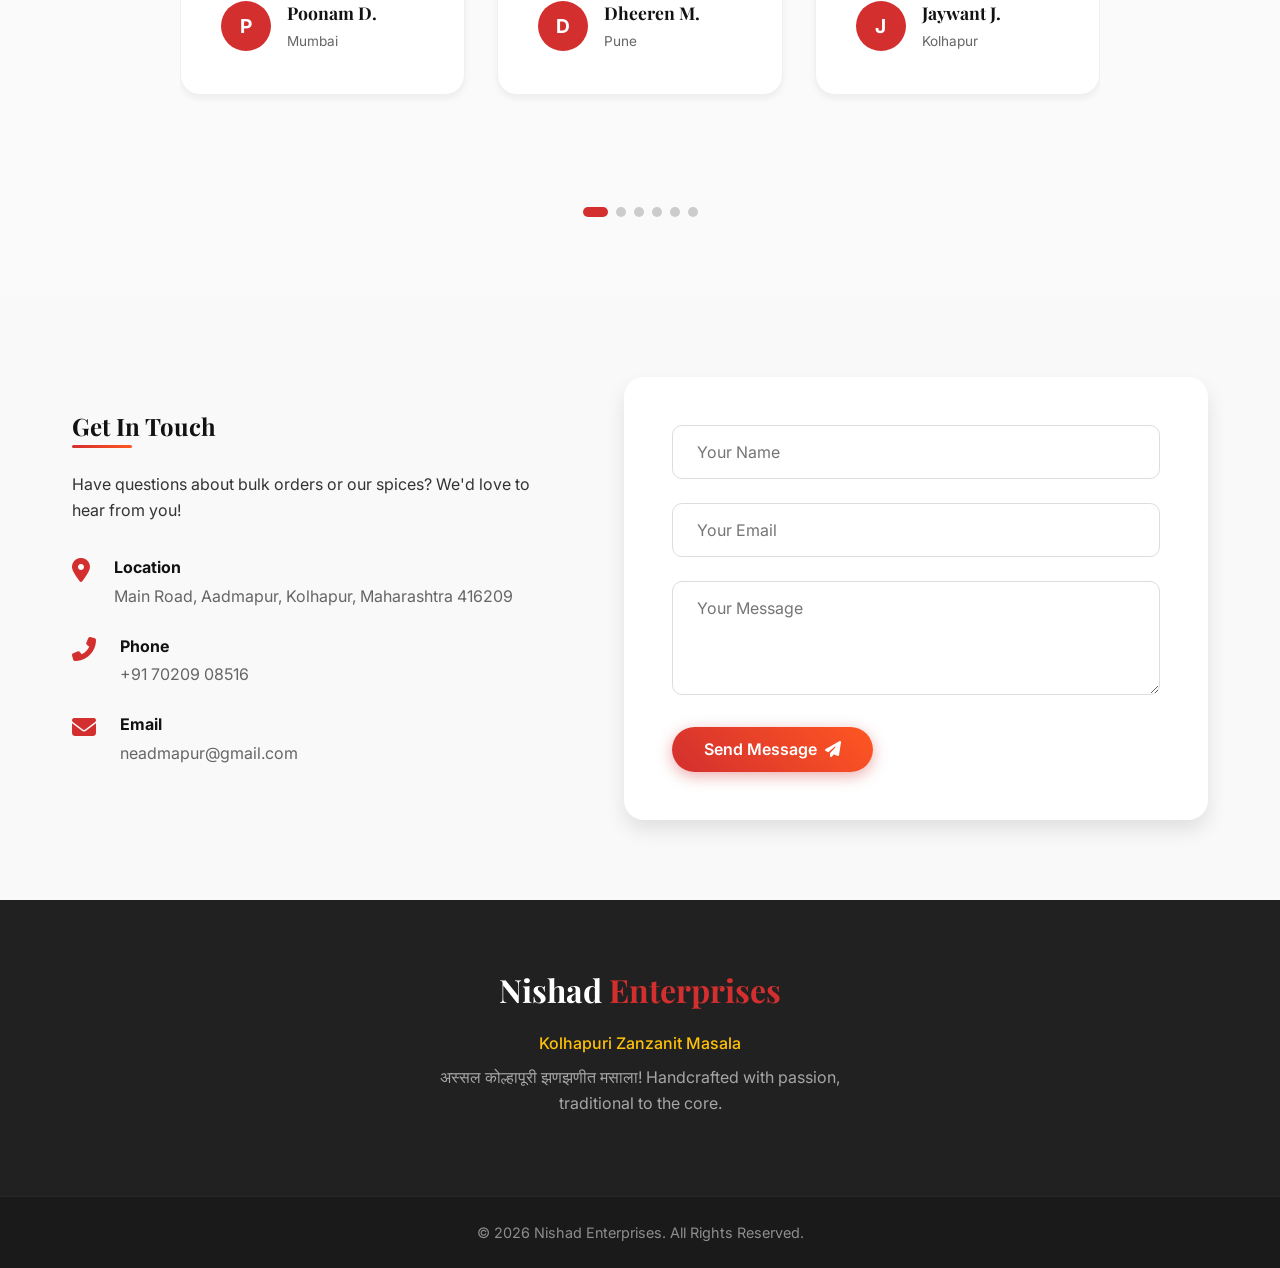
==== commit 2d84f313: "Revert to previous stable version after UI overhaul attempt" ====
--- a/index.html
+++ b/index.html
@@ -3,25 +3,26 @@
 <head>
     <meta charset="UTF-8">
     <meta name="viewport" content="width=device-width, initial-scale=1.0">
+    <title>Nishad Enterprises - Kolhapuri Zanzanit Masala</title>
+    <meta name="description" content="Nishad Enterprises offers Kolhapuri Zanzanit Masala. 100% natural, homemade, no preservatives. Experience the true taste of Kolhapur.">
     
-    <title>Nishad Enterprises | Authentic Kolhapuri Zanzanit Masala</title>
-    <meta name="description" content="Authentic handcrafted Kolhapuri spices. 100% natural, no preservatives. Experience the fiery taste of Kolhapur.">
-
+    <!-- Google Fonts -->
     <link rel="preconnect" href="https://fonts.googleapis.com">
     <link rel="preconnect" href="https://fonts.gstatic.com" crossorigin>
-    <link href="https://fonts.googleapis.com/css2?family=Inter:wght@400;600;700&family=Playfair+Display:wght@700;800&display=swap" rel="stylesheet">
+    <link href="https://fonts.googleapis.com/css2?family=Inter:wght@300;400;500;600&family=Playfair+Display:wght@600;700&display=swap" rel="stylesheet">
     
+    <!-- Icons -->
     <link rel="stylesheet" href="https://cdnjs.cloudflare.com/ajax/libs/font-awesome/6.4.0/css/all.min.css">
+    
+    <!-- Custom CSS -->
     <link rel="stylesheet" href="styles.css">
 </head>
 <body>
 
+    <!-- Navigation Bar -->
     <nav id="navbar" class="navbar">
         <div class="nav-container">
-            <a href="#home" class="brand-logo">
-                <span class="logo-main">Nishad Enterprises</span>
-                <span class="logo-sub">Kolhapuri Zanzanit Masala</span>
-            </a>
+            <a href="#" class="brand-logo">Nishad <span>Enterprises</span><span style="display:block; font-size: 0.45em; letter-spacing: 1px; line-height: 1; font-weight: 500; font-family: var(--font-body); color: var(--text-muted); margin-top: 4px;">Kolhapuri Zanzanit Masala</span></a>
             
             <div class="menu-toggle" id="mobile-menu">
                 <span class="bar"></span>
@@ -30,116 +31,317 @@
             </div>
             
             <ul class="nav-menu">
-                <li><a href="#home" class="nav-link">Home</a></li>
-                <li><a href="#about" class="nav-link">About</a></li>
-                <li><a href="#products" class="nav-link">Products</a></li>
-                <li><a href="#videos" class="nav-link">Gallery</a></li>
-                <li><a href="#contact" class="btn btn-primary">Order Now</a></li>
+                <li><a href="#home" class="nav-links">Home</a></li>
+                <li><a href="#about" class="nav-links">About Us</a></li>
+                <li><a href="#products" class="nav-links">Products</a></li>
+                <li><a href="#benefits" class="nav-links">Benefits</a></li>
+                <li><a href="#videos" class="nav-links">Videos</a></li>
+                <li><a href="#reviews" class="nav-links">Reviews</a></li>
+                <li><a href="#contact" class="nav-btn">Contact Us</a></li>
             </ul>
         </div>
     </nav>
 
-    <main>
-        <section id="home" class="hero">
-            <div class="section-container hero-grid">
-                <div class="hero-text">
-                    <h1>अस्सल कोल्हापूरी <br><span style="color: var(--primary-red);">झणझणीत मसाला</span></h1>
-                    <p>Bringing the fiery heart and authentic aroma of Kolhapur straight to your kitchen. Handcrafted with passion, traditional to the core.</p>
-                    <div class="hero-btns">
-                        <a href="https://wa.me/917020908516" class="btn btn-primary"><i class="fab fa-whatsapp"></i> WhatsApp Order</a>
-                        <a href="#products" class="btn btn-secondary">Our Products</a>
-                    </div>
-                </div>
-                <div class="hero-visual">
-                    <div class="hero-circle">
-                        <img src="assets/masala.png" alt="Kolhapuri Masala" class="hero-img">
-                    </div>
-                </div>
-            </div>
-        </section>
-
-        <section id="about" class="about">
-            <div class="section-container hero-grid">
-                <div class="hero-visual">
-                    <img src="assets/real_products1.jpg" alt="Product Background" style="border-radius: var(--radius-md); box-shadow: var(--shadow-md);">
-                </div>
-                <div class="about-text">
-                    <h2 class="section-title">Rooted in <span>Kolhapur</span></h2>
-                    <div class="divider"></div>
-                    <p>Welcome to Nishad Enterprises. We preserve the authentic, homemade taste of real Kolhapuri masala. Every spoonful carries the rich heritage and fiery soul of our hometown.</p>
-                </div>
-            </div>
-        </section>
-
-        <section id="products" class="products">
-            <div class="section-container">
-                <div class="section-header">
-                    <h2>Our Premium <span>Blends</span></h2>
-                    <div class="divider center"></div>
-                </div>
-                <div class="product-grid">
-                    <article class="product-card">
-                        <div class="product-img-box">
-                            <img src="assets/real_products.jpg" alt="Kolhapuri Masala">
-                        </div>
-                        <div class="product-info">
-                            <h3>Spicy Kolhapuri Masala</h3>
-                            <p>Perfect for curries, misal, and non-veg delicacies. Rich color and fiery taste.</p>
-                            <div class="product-footer">
-                                <span class="product-price">₹299 <small>/ 500g</small></span>
-                                <a href="https://wa.me/917020908516" class="btn btn-primary btn-sm">Order</a>
-                            </div>
-                        </div>
-                    </article>
-                </div>
-            </div>
-        </section>
-
-        <section id="videos" class="videos">
-            <div class="section-container">
-                <div class="section-header">
-                    <h2>Our <span>Kitchen</span></h2>
-                    <div class="divider center"></div>
-                </div>
-                <div id="videoGrid" class="product-grid">
-                    <!-- Dynamic Videos -->
-                </div>
-                <div id="admin-provision" style="display: none; margin-top: 2rem; text-align: center;">
-                    <a href="admin.html" class="btn btn-secondary">Admin Login</a>
-                </div>
-            </div>
-        </section>
-
-        <section id="contact" class="contact">
-            <div class="section-container hero-grid">
-                <div class="contact-text">
-                    <h2>Get In <span>Touch</span></h2>
-                    <div class="divider"></div>
-                    <p>Main Road, Aadmapur, Kolhapur<br>+91 70209 08516</p>
-                </div>
-                <div class="contact-form">
-                    <form id="contactForm" style="display: flex; flex-direction: column; gap: 1rem;">
-                        <input type="text" id="name" placeholder="Name" required style="padding: 0.8rem; border-radius: 8px; border: 1px solid #ddd;">
-                        <textarea id="message" placeholder="Message" required style="padding: 0.8rem; border-radius: 8px; border: 1px solid #ddd;"></textarea>
-                        <button type="submit" class="btn btn-primary">Send Message</button>
-                    </form>
-                </div>
-            </div>
-        </section>
-    </main>
-
+    <!-- Hero Section -->
+    <section id="home" class="hero">
+        <div class="hero-content">
+            <h1>अस्सल कोल्हापूरी <br><span class="highlight">झणझणीत मसाला</span></h1>
+            <p>Bringing the fiery and flavorful essence of traditional Kolhapur straight to your kitchen. Elevate your everyday meals with our signature masala.</p>
+            <a href="https://wa.me/917020908516?text=Hello%21%20I%20am%20interested%20in%20your%20Kolhapuri%20Zanzanit%20Masala." target="_blank" class="btn btn-primary"><i class="fab fa-whatsapp"></i> Order on WhatsApp</a>
+        </div>
+        <div class="hero-image-wrapper">
+            <div class="hero-image-circle">
+                <img src="assets/masala.png" alt="Traditional Kolhapuri Spicy Red Masala in a Wooden Bowl" class="hero-img">
+            </div>
+            <div class="spice-glow"></div>
+        </div>
+    </section>
+
+    <!-- About Us Section -->
+    <section id="about" class="about">
+        <div class="section-container">
+            <div class="about-image">
+                <div class="pattern-bg"></div>
+            </div>
+            <div class="about-text">
+                <h2 class="section-title">Rooted in <span>Kolhapur</span></h2>
+                <div class="divider"></div>
+                <p>Welcome to <strong>Nishad Enterprises</strong>, a passionate small business hailing from the vibrant heart of Kolhapur. For generations, Kolhapuri food has been synonymous with bold flavors, heat, and an unforgettable aroma.</p>
+                <p>Our journey began with a simple mission: to preserve and share the authentic, homemade taste of real Kolhapuri masala with the world. We meticulously hand-select our spices to ensure every spoonful carries the rich heritage and fiery soul of our hometown.</p>
+                <div class="about-features">
+                    <div class="feature">
+                        <i class="fas fa-pepper-hot"></i>
+                        <span>Traditional Recipe</span>
+                    </div>
+                    <div class="feature">
+                        <i class="fas fa-mortar-pestle"></i>
+                        <span>Handcrafted</span>
+                    </div>
+                </div>
+            </div>
+        </div>
+    </section>
+
+    <!-- Products Section -->
+    <section id="products" class="products">
+        <div class="section-container column">
+            <div class="section-header">
+                <h2>Our Premium <span>Masalas</span></h2>
+                <div class="divider center"></div>
+                <p>Perfectly blended spices to turn any dish into a culinary masterpiece.</p>
+            </div>
+            
+            <div class="product-cards">
+                <!-- Product Card 1 -->
+                <div class="card">
+                    <div class="card-img-wrapper">
+                        <img src="assets/real_products.jpg" alt="Kolhapuri Spicy Masala">
+                        <span class="badge">Bestseller</span>
+                    </div>
+                    <div class="card-info">
+                        <h3>Spicy Kolhapuri Masala</h3>
+                        <p class="description">The perfect everyday bold spice blend for curries, misal, and non-veg delicacies. Rich in color and fiery taste.</p>
+                        <div class="price-row">
+                            <span class="price">₹ 299</span>
+                            <span class="weight">/ 500g</span>
+                        </div>
+                        <button onclick="window.open('https://wa.me/917020908516?text=Hello!%20I%20would%20like%20to%20order%20the%20Spicy%20Kolhapuri%20Masala%20(500g%20for%20%E2%82%B9299).', '_blank')" class="btn btn-secondary btn-full"><i class="fab fa-whatsapp"></i> Order on WhatsApp</button>
+                    </div>
+                </div>
+                
+
+            </div>
+        </div>
+    </section>
+
+    <!-- Benefits Section -->
+    <section id="benefits" class="benefits">
+        <div class="benefits-overlay"></div>
+        <div class="section-container column relative-z">
+            <div class="section-header light">
+                <h2>Why Choose <span>Nishad Enterprise's Masala?</span></h2>
+                <div class="divider center light-divider"></div>
+            </div>
+            
+            <div class="benefits-grid">
+                <div class="benefit-item">
+                    <div class="icon-circle">
+                        <i class="fas fa-leaf"></i>
+                    </div>
+                    <h4>100% Natural</h4>
+                    <p>No artificial colors or chemicals. Just pure, sun-dried goodness.</p>
+                </div>
+                <div class="benefit-item">
+                    <div class="icon-circle">
+                        <i class="fas fa-home"></i>
+                    </div>
+                    <h4>Homemade Quality</h4>
+                    <p>Made in small batches with love, ensuring unparalleled freshness.</p>
+                </div>
+                <div class="benefit-item">
+                    <div class="icon-circle">
+                        <i class="fas fa-ban"></i>
+                    </div>
+                    <h4>No Preservatives</h4>
+                    <p>Long-lasting natural flavors without the use of chemical preservatives.</p>
+                </div>
+                <div class="benefit-item">
+                    <div class="icon-circle">
+                        <i class="fas fa-fire-alt"></i>
+                    </div>
+                    <h4>Authentic Heat</h4>
+                    <p>Sourced from local Kolhapur markets for genuine spice levels.</p>
+                </div>
+            </div>
+        </div>
+    </section>
+
+    <section id="videos" class="videos">
+        <div class="section-container column">
+            <div class="section-header">
+                <h2>Explore <span>Nishad's Kitchen</span></h2>
+                <div class="divider center"></div>
+                <p>From traditional spice making to delicious recipes, watch our latest video updates.</p>
+            </div>
+            
+            <div class="video-grid" id="videoGrid">
+                <!-- Videos will be loaded dynamically here -->
+            </div>
+
+            <!-- Admin Provision Trigger (Hidden by default, can be toggled) -->
+            <div id="admin-provision" style="display: none; margin-top: 3rem; text-align: center;">
+                <button id="addVideoBtn" class="btn btn-secondary"><i class="fas fa-plus"></i> Add New Video</button>
+            </div>
+        </div>
+    </section>
+
+    <!-- Reviews Section -->
+    <section id="reviews" class="reviews">
+        <div class="section-container column">
+            <div class="section-header">
+                <h2>Customer <span>Testimonials</span></h2>
+                <div class="divider center"></div>
+                <p>Don't just take our word for it. Hear from our spice lovers!</p>
+            </div>
+            
+            <div class="reviews-slider-container">
+                <button class="slider-btn prev-btn" id="prevReview"><i class="fas fa-chevron-left"></i></button>
+                <div class="reviews-wrapper" id="reviewsWrapper">
+                    <div class="review-box">
+                        <div class="stars">
+                            <i class="fas fa-star"></i><i class="fas fa-star"></i><i class="fas fa-star"></i><i class="fas fa-star"></i><i class="fas fa-star"></i>
+                        </div>
+                        <p class="review-text">"Absolutely amazing! The exact traditional Kolhapuri flavor I have been searching for. Highly recommended for non-veg curries."</p>
+                        <div class="reviewer">
+                            <div class="avatar">P</div>
+                            <div>
+                                <h4>Poonam D.</h4>
+                                <span>Mumbai</span>
+                            </div>
+                        </div>
+                    </div>
+                    
+                    <div class="review-box">
+                        <div class="stars">
+                            <i class="fas fa-star"></i><i class="fas fa-star"></i><i class="fas fa-star"></i><i class="fas fa-star"></i><i class="fas fa-star-half-alt"></i>
+                        </div>
+                        <p class="review-text">"I made misal using Nishad's masala, and everyone loved it. The color is beautiful and it has no artificial aftertaste."</p>
+                        <div class="reviewer">
+                            <div class="avatar">D</div>
+                            <div>
+                                <h4>Dheeren M.</h4>
+                                <span>Pune</span>
+                            </div>
+                        </div>
+                    </div>
+
+                    <div class="review-box">
+                        <div class="stars">
+                            <i class="fas fa-star"></i><i class="fas fa-star"></i><i class="fas fa-star"></i><i class="fas fa-star"></i><i class="fas fa-star"></i>
+                        </div>
+                        <p class="review-text">"The Kolhapuri masala is incredibly authentic and fresh. It reminds me of the spices we used back home!"</p>
+                        <div class="reviewer">
+                            <div class="avatar">J</div>
+                            <div>
+                                <h4>Jaywant J.</h4>
+                                <span>Kolhapur</span>
+                            </div>
+                        </div>
+                    </div>
+
+                    <div class="review-box">
+                        <div class="stars">
+                            <i class="fas fa-star"></i><i class="fas fa-star"></i><i class="fas fa-star"></i><i class="fas fa-star"></i><i class="fas fa-star-half-alt"></i>
+                        </div>
+                        <p class="review-text">"Fantastic blend of spices. Gives perfect color and heat to non-veg dishes without being overwhelmingly spicy."</p>
+                        <div class="reviewer">
+                            <div class="avatar">O</div>
+                            <div>
+                                <h4>Omkar K.</h4>
+                                <span>Solapur</span>
+                            </div>
+                        </div>
+                    </div>
+
+                    <div class="review-box">
+                        <div class="stars">
+                            <i class="fas fa-star"></i><i class="fas fa-star"></i><i class="fas fa-star"></i><i class="fas fa-star"></i><i class="fas fa-star"></i>
+                        </div>
+                        <p class="review-text">"This has become a staple in my kitchen. The aroma alone is enough to make anyone hungry. Highly recommend!"</p>
+                        <div class="reviewer">
+                            <div class="avatar">A</div>
+                            <div>
+                                <h4>Ayush M.</h4>
+                                <span>Mumbai</span>
+                            </div>
+                        </div>
+                    </div>
+
+                    <div class="review-box">
+                        <div class="stars">
+                            <i class="fas fa-star"></i><i class="fas fa-star"></i><i class="fas fa-star"></i><i class="fas fa-star"></i><i class="fas fa-star"></i>
+                        </div>
+                        <p class="review-text">"Best Kolhapuri masala I've ever bought online. It has the perfect kick and zero artificial color."</p>
+                        <div class="reviewer">
+                            <div class="avatar">P</div>
+                            <div>
+                                <h4>Pushkar B.</h4>
+                                <span>Nashik</span>
+                            </div>
+                        </div>
+                    </div>
+                </div>
+                <button class="slider-btn next-btn" id="nextReview"><i class="fas fa-chevron-right"></i></button>
+            </div>
+            <div class="slider-dots" id="sliderDots"></div>
+        </div>
+    </section>
+
+    <!-- Contact Section -->
+    <section id="contact" class="contact">
+        <div class="section-container">
+            <div class="contact-info">
+                <h2>Get In <span>Touch</span></h2>
+                <div class="divider"></div>
+                <p>Have questions about bulk orders or our spices? We'd love to hear from you!</p>
+                
+                <ul class="contact-list">
+                    <li>
+                        <i class="fas fa-map-marker-alt"></i>
+                        <div>
+                            <strong>Location</strong>
+                            <span>Main Road, Aadmapur, Kolhapur, Maharashtra 416209</span>
+                        </div>
+                    </li>
+                    <li>
+                        <i class="fas fa-phone-alt"></i>
+                        <div>
+                            <strong>Phone</strong>
+                            <span>+91 70209 08516</span>
+                        </div>
+                    </li>
+                    <li>
+                        <i class="fas fa-envelope"></i>
+                        <div>
+                            <strong>Email</strong>
+                            <span>neadmapur@gmail.com</span>
+                        </div>
+                    </li>
+                </ul>
+            </div>
+            
+            <div class="contact-form">
+                <form action="#" method="POST" id="contactForm">
+                    <div class="input-group">
+                        <input type="text" id="name" required placeholder="Your Name">
+                    </div>
+                    <div class="input-group">
+                        <input type="email" id="email" required placeholder="Your Email">
+                    </div>
+                    <div class="input-group">
+                        <textarea id="message" rows="4" required placeholder="Your Message"></textarea>
+                    </div>
+                    <button type="submit" class="btn btn-primary">Send Message <i class="fas fa-paper-plane"></i></button>
+                </form>
+            </div>
+        </div>
+    </section>
+
+    <!-- Footer -->
     <footer>
-        <div class="footer-content">
-            <div>
-                <h3>Nishad Enterprises</h3>
-                <p>Authentic Kolhapuri Zanzanit Masala</p>
-            </div>
-            <div>
-                <p>&copy; <span id="currentYear"></span> All Rights Reserved.</p>
-            </div>
+        <div class="footer-container">
+            <div class="footer-brand">
+                <h3>Nishad <span>Enterprises</span></h3>
+                <p style="margin-bottom: 0.5rem; color: var(--accent-yellow); font-weight: 500;">Kolhapuri Zanzanit Masala</p>
+                <p>अस्सल कोल्हापूरी झणझणीत मसाला! Handcrafted with passion, traditional to the core.</p>
+            </div>
+        </div>
+        <div class="footer-bottom">
+            <p>&copy; <span id="currentYear"></span> Nishad Enterprises. All Rights Reserved.</p>
         </div>
     </footer>
 
+    <!-- Custom Script -->
     <script src="script.js"></script>
 </body>
-</html>+</html>
--- a/styles.css
+++ b/styles.css
@@ -1,32 +1,30 @@
 /* =========================================
-   Nishad Masala - Fixed & Refined Design
-   ========================================= */
-
+   CSS Reset & Variables
+   ========================================= */
 :root {
-    --primary-red: #B71C1C;
-    --primary-red-dark: #821010;
-    --accent-gold: #FFC107;
+    --primary-red: #D32F2F;
+    --primary-red-dark: #B71C1C;
     --accent-orange: #FF5722;
+    --accent-yellow: #FFC107;
+    
+    --bg-light: #FAFAFA;
     --bg-white: #FFFFFF;
-    --bg-warm: #FDF6F0;
-    --bg-dark: #1A1A1A;
-    --bg-glass: rgba(255, 255, 255, 0.95);
-    --text-heading: #1A1A1A;
-    --text-body: #4A4A4A;
-    --text-muted: #757575;
+    --bg-dark: #121212;
+    --bg-footer: #212121;
+    
+    --text-main: #333333;
+    --text-muted: #666666;
+    --text-light: #F5F5F5;
+    
     --font-heading: 'Playfair Display', serif;
     --font-body: 'Inter', sans-serif;
+    
+    --shadow-sm: 0 4px 6px rgba(0,0,0,0.05);
+    --shadow-md: 0 10px 20px rgba(0,0,0,0.1);
+    --shadow-glow: 0 0 30px rgba(211, 47, 47, 0.3);
+    
     --transition: all 0.3s ease;
-    --shadow-sm: 0 4px 6px rgba(0, 0, 0, 0.05);
-    --shadow-md: 0 10px 20px rgba(0, 0, 0, 0.08);
-    --shadow-lg: 0 15px 30px rgba(0, 0, 0, 0.1);
-    --radius-md: 16px;
-    --radius-lg: 24px;
-}
-
-/* =========================================
-   Core & Typography
-   ========================================= */
+}
 
 * {
     margin: 0;
@@ -36,70 +34,126 @@
 
 html {
     scroll-behavior: smooth;
-    overflow-x: hidden;
+    font-size: 16px;
 }
 
 body {
     font-family: var(--font-body);
-    color: var(--text-body);
-    background-color: var(--bg-warm);
+    color: var(--text-main);
+    background-color: var(--bg-light);
     line-height: 1.6;
     overflow-x: hidden;
-    width: 100%;
-}
-
-/* Fix Navbar Overlap */
-section {
-    scroll-margin-top: 100px;
-}
-
+}
+
+/* =========================================
+   Typography & Utils
+   ========================================= */
 h1, h2, h3, h4 {
     font-family: var(--font-heading);
-    color: var(--text-heading);
-}
-
-/* =========================================
-   Layout & Utilities
-   ========================================= */
+    color: var(--bg-dark);
+}
+
+a {
+    text-decoration: none;
+    color: inherit;
+}
+
+ul {
+    list-style: none;
+}
+
+.highlight {
+    color: var(--primary-red);
+}
+
+.section-title {
+    font-size: 2.5rem;
+    margin-bottom: 0.5rem;
+}
+
+.section-title span, .section-header h2 span {
+    color: var(--primary-red);
+}
+
+.divider {
+    height: 3px;
+    width: 60px;
+    background: linear-gradient(90deg, var(--primary-red), var(--accent-orange));
+    margin-bottom: 1.5rem;
+    border-radius: 2px;
+}
+
+.divider.center {
+    margin: 0 auto 1.5rem auto;
+}
+
+.divider.light-divider {
+    background: linear-gradient(90deg, #fff, var(--accent-yellow));
+}
 
 .section-container {
     max-width: 1200px;
     margin: 0 auto;
-    padding: 5rem 1.5rem;
-}
-
-.divider {
-    height: 4px;
-    width: 60px;
-    background: linear-gradient(90deg, var(--primary-red), var(--accent-gold));
-    margin-bottom: 1.5rem;
-    border-radius: 2px;
-}
-
-.divider.center { margin: 0 auto 1.5rem; }
+    padding: 5rem 2rem;
+    display: flex;
+    align-items: center;
+    gap: 4rem;
+}
+
+.section-container.column {
+    flex-direction: column;
+}
+
+.section-header {
+    text-align: center;
+    max-width: 600px;
+    margin-bottom: 3rem;
+}
+
+.section-header h2 {
+    font-size: 2.5rem;
+    margin-bottom: 0.5rem;
+}
+
+.section-header p {
+    color: var(--text-muted);
+}
+
+.section-header.light h2 {
+    color: var(--text-light);
+}
+
+.section-header.light p {
+    color: rgba(255,255,255,0.8);
+}
 
 /* Buttons */
 .btn {
     display: inline-flex;
+    justify-content: center;
     align-items: center;
     gap: 0.5rem;
     padding: 0.8rem 2rem;
-    border-radius: 50px;
+    border-radius: 30px;
     font-weight: 600;
+    transition: var(--transition);
     cursor: pointer;
     border: none;
-    transition: var(--transition);
-    text-decoration: none;
+    font-family: var(--font-body);
+    font-size: 1rem;
+    text-align: center;
+    white-space: nowrap;
 }
 
 .btn-primary {
-    background: var(--primary-red);
+    background: linear-gradient(45deg, var(--primary-red), var(--accent-orange));
     color: white;
+    box-shadow: 0 4px 15px rgba(211, 47, 47, 0.4);
 }
 
 .btn-primary:hover {
-    background: var(--primary-red-dark);
     transform: translateY(-2px);
+    box-shadow: 0 6px 20px rgba(211, 47, 47, 0.6);
 }
 
 .btn-secondary {
@@ -108,241 +162,880 @@
     border: 2px solid var(--primary-red);
 }
 
-/* =========================================
-   Header & Navbar
-   ========================================= */
-
+.btn-secondary:hover {
+    background: var(--primary-red);
+    color: white;
+}
+
+.btn-full {
+    width: 100%;
+}
+
+.btn i {
+    margin-left: 0;
+}
+
+/* =========================================
+   Navbar
+   ========================================= */
 .navbar {
     position: fixed;
     top: 0;
     width: 100%;
-    background: var(--bg-glass);
+    background: rgba(255, 255, 255, 0.95);
     backdrop-filter: blur(10px);
     z-index: 1000;
     box-shadow: var(--shadow-sm);
+    transition: var(--transition);
 }
 
 .nav-container {
     max-width: 1200px;
     margin: 0 auto;
-    padding: 1rem 1.5rem;
+    padding: 1rem 2rem;
     display: flex;
     justify-content: space-between;
     align-items: center;
 }
 
 .brand-logo {
-    display: flex;
-    flex-direction: column;
-}
-
-.logo-main {
-    font-size: 1.5rem;
-    font-weight: 800;
+    font-family: var(--font-heading);
+    font-size: 1.75rem;
+    font-weight: 700;
+    color: var(--bg-dark);
+}
+
+.brand-logo span {
     color: var(--primary-red);
 }
 
-.logo-sub {
-    font-size: 0.65rem;
-    color: var(--text-muted);
-    text-transform: uppercase;
-    letter-spacing: 1px;
-}
-
 .nav-menu {
     display: flex;
+    align-items: center;
     gap: 2rem;
-    align-items: center;
-    list-style: none;
-}
-
-.nav-link {
-    font-weight: 600;
-    font-size: 0.9rem;
-    color: var(--text-heading);
-}
-
-.nav-link:hover { color: var(--primary-red); }
+}
+
+.nav-links {
+    font-weight: 500;
+    color: var(--text-main);
+    transition: var(--transition);
+    position: relative;
+}
+
+.nav-links::after {
+    content: '';
+    position: absolute;
+    width: 0;
+    height: 2px;
+    bottom: -4px;
+    left: 0;
+    background-color: var(--primary-red);
+    transition: var(--transition);
+}
+
+.nav-links:hover {
+    color: var(--primary-red);
+}
+
+.nav-links:hover::after,
+.nav-links.active::after {
+    width: 100%;
+}
+
+.nav-links.active {
+    color: var(--primary-red);
+}
+
+.nav-btn {
+    background-color: var(--primary-red);
+    color: white;
+    padding: 0.6rem 1.5rem;
+    border-radius: 20px;
+    font-weight: 500;
+    transition: var(--transition);
+}
+
+.nav-btn:hover {
+    background-color: var(--primary-red-dark);
+}
 
 /* Mobile Menu Toggle */
 .menu-toggle {
     display: none;
     flex-direction: column;
+    cursor: pointer;
     gap: 5px;
-    cursor: pointer;
 }
 
 .bar {
     width: 25px;
     height: 3px;
-    background: var(--text-heading);
+    background-color: var(--bg-dark);
+    transition: var(--transition);
     border-radius: 3px;
 }
 
 /* =========================================
    Hero Section
    ========================================= */
-
 .hero {
     min-height: 100vh;
-    padding-top: 100px;
-    background: radial-gradient(circle at top right, #FFF3E0, var(--bg-warm));
-    display: flex;
-    align-items: center;
-}
-
-.hero-grid {
-    display: grid;
-    grid-template-columns: 1fr 1fr;
+    display: flex;
+    align-items: center;
+    padding: 6rem 2rem 2rem 2rem;
+    background: radial-gradient(circle at right top, #fff3e0 0%, #fafafa 60%);
+    overflow: hidden;
+}
+
+.hero > div {
+    max-width: 1200px;
+    margin: 0 auto;
+    display: flex;
+    align-items: center;
+    gap: 2rem;
+}
+
+.hero-content {
+    flex: 1;
+    z-index: 2;
+    animation: fadeUp 1s ease forwards;
+}
+
+.hero-content h1 {
+    font-size: 3.2rem;
+    line-height: 1.45;
+    margin-bottom: 1.5rem;
+}
+
+.hero-content p {
+    font-size: 1.125rem;
+    color: var(--text-muted);
+    margin-bottom: 2.5rem;
+    max-width: 500px;
+}
+
+.hero-image-wrapper {
+    flex: 1;
+    position: relative;
+    display: flex;
+    justify-content: center;
+    align-items: center;
+    animation: float 6s ease-in-out infinite;
+}
+
+.hero-image-circle {
+    width: 450px;
+    height: 450px;
+    border-radius: 50%;
+    background: #FFEB3B; /* warm yellow backdrop */
+    position: relative;
+    display: flex;
+    justify-content: center;
+    align-items: center;
+    z-index: 2;
+    overflow: hidden;
+    box-shadow: var(--shadow-md);
+}
+
+.hero-img {
+    width: 110%;
+    height: auto;
+    object-fit: cover;
+}
+
+.spice-glow {
+    position: absolute;
+    width: 400px;
+    height: 400px;
+    background: var(--primary-red);
+    border-radius: 50%;
+    filter: blur(100px);
+    opacity: 0.3;
+    z-index: 1;
+    top: 50%;
+    left: 50%;
+    transform: translate(-50%, -50%);
+}
+
+/* =========================================
+   About Section
+   ========================================= */
+.about {
+    background-color: var(--bg-white);
+}
+
+.about-image {
+    flex: 1;
+    position: relative;
+    height: 400px;
+    background: url('https://images.unsplash.com/photo-1596040033229-a9821ebd058d?ixlib=rb-4.0.3&auto=format&fit=crop&w=800&q=80') center/cover;
+    border-radius: 20px;
+    box-shadow: var(--shadow-md);
+}
+
+.about-image::before {
+    content: '';
+    position: absolute;
+    top: -20px;
+    left: -20px;
+    width: 100px;
+    height: 100px;
+    background: radial-gradient(circle, var(--accent-yellow) 2px, transparent 2.5px);
+    background-size: 15px 15px;
+    z-index: -1;
+}
+
+.about-text {
+    flex: 1;
+}
+
+.about-text p {
+    margin-bottom: 1.5rem;
+    color: var(--text-muted);
+}
+
+.about-features {
+    display: flex;
+    gap: 2rem;
+    margin-top: 2rem;
+}
+
+.feature {
+    display: flex;
+    align-items: center;
+    gap: 1rem;
+}
+
+.feature i {
+    font-size: 2rem;
+    color: var(--primary-red);
+    background: #ffebee;
+    padding: 1rem;
+    border-radius: 50%;
+}
+
+.feature span {
+    font-weight: 600;
+    font-size: 1.1rem;
+}
+
+/* =========================================
+   Products Section
+   ========================================= */
+.product-cards {
+    display: flex;
     gap: 3rem;
-    align-items: center;
-}
-
-.hero-text h1 {
-    font-size: clamp(2.5rem, 6vw, 4rem);
-    margin-bottom: 1.5rem;
-    line-height: 1.2;
-}
-
-.hero-text p {
-    font-size: 1.1rem;
-    margin-bottom: 2.5rem;
-    color: var(--text-body);
-}
-
-.hero-btns {
-    display: flex;
-    gap: 1rem;
+    justify-content: center;
     flex-wrap: wrap;
-}
-
-.hero-visual {
-    display: flex;
-    justify-content: center;
-}
-
-.hero-circle {
-    width: 100%;
-    max-width: 450px;
-    aspect-ratio: 1/1;
-    background: var(--accent-gold);
-    border-radius: 50%;
-    display: flex;
-    justify-content: center;
-    align-items: center;
-    box-shadow: var(--shadow-lg);
-    overflow: hidden;
-}
-
-.hero-img {
-    width: 90%;
-    object-fit: contain;
-}
-
-/* =========================================
-   Products Section
-   ========================================= */
-
-.section-header {
-    text-align: center;
-    margin-bottom: 3rem;
-}
-
-.product-grid {
-    display: grid;
-    grid-template-columns: repeat(auto-fit, minmax(280px, 1fr));
-    gap: 2rem;
-    width: 100%;
-}
-
-.product-card {
-    background: white;
-    border-radius: var(--radius-md);
+    width: 100%;
+}
+
+.card {
+    background: var(--bg-white);
+    border-radius: 20px;
     overflow: hidden;
     box-shadow: var(--shadow-sm);
+    width: 350px;
+    transition: var(--transition);
+    border: 1px solid #f0f0f0;
     display: flex;
     flex-direction: column;
-    transition: var(--transition);
-}
-
-.product-card:hover { transform: translateY(-5px); box-shadow: var(--shadow-lg); }
-
-.product-img-box {
-    width: 100%;
-    aspect-ratio: 4/3;
+}
+
+.card:hover {
+    transform: translateY(-10px);
+    box-shadow: var(--shadow-md);
+    border-color: var(--primary-red);
+}
+
+.card-img-wrapper {
+    width: 100%;
     overflow: hidden;
-}
-
-.product-img-box img {
+    position: relative;
+    background: #fff;
+}
+
+.card-img-wrapper img {
+    width: 100%;
+    height: auto;
+    display: block;
+    transition: transform 0.5s ease;
+}
+
+.card:hover .card-img-wrapper img {
+    transform: scale(1.05);
+}
+
+.img-placeholder {
     width: 100%;
     height: 100%;
+    display: flex;
+    justify-content: center;
+    align-items: center;
+    font-size: 4rem;
+    color: #e0e0e0;
+    background: #f1f1f1;
+}
+
+.badge {
+    position: absolute;
+    top: 15px;
+    right: 15px;
+    background: var(--accent-yellow);
+    color: #333;
+    padding: 0.3rem 0.8rem;
+    border-radius: 20px;
+    font-size: 0.8rem;
+    font-weight: 600;
+}
+
+.card-info {
+    padding: 2rem;
+    display: flex;
+    flex-direction: column;
+    flex: 1;
+}
+
+.card-info h3 {
+    font-size: 1.4rem;
+    margin-bottom: 0.5rem;
+}
+
+.description {
+    color: var(--text-muted);
+    font-size: 0.95rem;
+    margin-bottom: 1.5rem;
+}
+
+.price-row {
+    display: flex;
+    align-items: baseline;
+    margin-bottom: 1.5rem;
+    margin-top: auto;
+}
+
+.price {
+    font-size: 1.8rem;
+    font-weight: 700;
+    color: var(--primary-red);
+}
+
+.weight {
+    color: var(--text-muted);
+    margin-left: 0.5rem;
+    font-size: 0.9rem;
+}
+
+/* =========================================
+   Benefits Section
+   ========================================= */
+.benefits {
+    position: relative;
+    background: url('https://images.unsplash.com/photo-1596040033229-a9821ebd058d?ixlib=rb-4.0.3&auto=format&fit=crop&w=1920&q=80') center/cover fixed;
+    color: white;
+}
+
+.benefits-overlay {
+    position: absolute;
+    top: 0;
+    left: 0;
+    width: 100%;
+    height: 100%;
+    background: linear-gradient(rgba(0,0,0,0.8), rgba(183, 28, 28, 0.8));
+}
+
+.relative-z {
+    position: relative;
+    z-index: 2;
+}
+
+.benefits-grid {
+    display: grid;
+    grid-template-columns: repeat(auto-fit, minmax(220px, 1fr));
+    gap: 3rem;
+    width: 100%;
+}
+
+.benefit-item {
+    text-align: center;
+}
+
+.icon-circle {
+    width: 80px;
+    height: 80px;
+    background: rgba(255,255,255,0.1);
+    backdrop-filter: blur(5px);
+    border-radius: 50%;
+    display: flex;
+    justify-content: center;
+    align-items: center;
+    margin: 0 auto 1.5rem auto;
+    border: 1px solid rgba(255,255,255,0.2);
+    font-size: 2rem;
+    color: var(--accent-yellow);
+    transition: var(--transition);
+}
+
+.benefit-item:hover .icon-circle {
+    background: var(--primary-red);
+    transform: scale(1.1);
+    color: white;
+}
+
+.benefit-item h4 {
+    color: white;
+    font-size: 1.2rem;
+    margin-bottom: 1rem;
+}
+
+.benefit-item p {
+    font-size: 0.95rem;
+    color: rgba(255,255,255,0.8);
+}
+
+/* =========================================
+   Videos Section
+   ========================================= */
+.videos {
+    background-color: var(--bg-light);
+}
+
+.video-grid {
+    display: grid;
+    grid-template-columns: 1fr;
+    gap: 3rem;
+    width: 100%;
+}
+
+@media (min-width: 768px) {
+    .video-grid {
+        grid-template-columns: repeat(2, 1fr);
+    }
+}
+
+.video-card {
+    background: var(--bg-white);
+    border-radius: 20px;
+    overflow: hidden;
+    box-shadow: var(--shadow-sm);
+    border: 1px solid #f0f0f0;
+    transition: var(--transition);
+}
+
+.video-card:hover {
+    transform: translateY(-5px);
+    box-shadow: var(--shadow-md);
+    border-color: var(--primary-red);
+}
+
+.video-wrapper {
+    position: relative;
+    width: 100%;
+    padding-top: 56.25%; /* 16:9 Aspect Ratio */
+    background: #000;
+}
+
+.video-wrapper iframe,
+.video-wrapper video {
+    position: absolute;
+    top: 0;
+    left: 0;
+    width: 100%;
+    height: 100%;
+    border: none;
     object-fit: cover;
-}
-
-.product-info { padding: 1.5rem; flex-grow: 1; display: flex; flex-direction: column; }
-
-.product-info h3 { font-size: 1.3rem; margin-bottom: 0.5rem; }
-
-.product-info p { font-size: 0.9rem; color: var(--text-muted); margin-bottom: 1rem; }
-
-.product-footer {
-    display: flex;
-    justify-content: space-between;
-    align-items: center;
-    margin-top: auto;
-}
-
-.product-price { font-size: 1.5rem; font-weight: 700; color: var(--primary-red); }
-
-/* =========================================
-   Responsive Fixes
-   ========================================= */
-
+    background-color: #000;
+}
+
+.video-info {
+    padding: 1.5rem;
+}
+
+.video-info h3 {
+    font-size: 1.3rem;
+    margin-bottom: 0.5rem;
+    color: var(--bg-dark);
+}
+
+.video-info p {
+    color: var(--text-muted);
+    font-size: 0.95rem;
+}
+/* =========================================
+   Reviews Section
+   ========================================= */
+.reviews-slider-container {
+    position: relative;
+    width: 100%;
+    max-width: 1000px;
+    margin: 0 auto;
+    padding: 0 40px;
+}
+
+.reviews-wrapper {
+    display: flex;
+    overflow-x: auto;
+    scroll-snap-type: x mandatory;
+    scroll-behavior: smooth;
+    scrollbar-width: none;
+    -ms-overflow-style: none;
+    gap: 2rem;
+    padding: 1rem 0;
+}
+
+.reviews-wrapper::-webkit-scrollbar {
+    display: none;
+}
+
+.review-box {
+    background: var(--bg-white);
+    padding: 2.5rem;
+    border-radius: 20px;
+    box-shadow: var(--shadow-sm);
+    flex: 0 0 100%;
+    scroll-snap-align: center;
+    position: relative;
+    border: 1px solid #f0f0f0;
+    transition: var(--transition);
+    display: flex;
+    flex-direction: column;
+}
+
+@media (min-width: 768px) {
+    .review-box {
+        flex: 0 0 calc(50% - 1rem);
+    }
+}
+
+@media (min-width: 1024px) {
+    .review-box {
+        flex: 0 0 calc(33.333% - 1.33rem);
+    }
+}
+
+.review-box:hover {
+    box-shadow: var(--shadow-md);
+    transform: translateY(-5px);
+}
+
+.slider-btn {
+    position: absolute;
+    top: 50%;
+    transform: translateY(-50%);
+    background: white;
+    border: none;
+    width: 45px;
+    height: 45px;
+    border-radius: 50%;
+    box-shadow: var(--shadow-md);
+    color: var(--primary-red);
+    font-size: 1.2rem;
+    cursor: pointer;
+    z-index: 10;
+    display: flex;
+    justify-content: center;
+    align-items: center;
+    transition: var(--transition);
+}
+
+.slider-btn:hover {
+    background: var(--primary-red);
+    color: white;
+}
+
+.prev-btn {
+    left: -10px;
+}
+
+.next-btn {
+    right: -10px;
+}
+
+.slider-dots {
+    display: flex;
+    justify-content: center;
+    gap: 8px;
+    margin-top: 2rem;
+}
+
+.dot {
+    width: 10px;
+    height: 10px;
+    border-radius: 50%;
+    background: #ccc;
+    cursor: pointer;
+    transition: var(--transition);
+}
+
+.dot.active {
+    background: var(--primary-red);
+    width: 25px;
+    border-radius: 5px;
+}
+
+.stars {
+    color: var(--accent-yellow);
+    margin-bottom: 1rem;
+}
+
+.review-text {
+    font-style: italic;
+    color: var(--text-muted);
+    margin-bottom: 2rem;
+    font-size: 1.1rem;
+    flex-grow: 1;
+}
+
+.reviewer {
+    display: flex;
+    align-items: center;
+    gap: 1rem;
+}
+
+.avatar {
+    width: 50px;
+    height: 50px;
+    border-radius: 50%;
+    background: var(--primary-red);
+    color: white;
+    display: flex;
+    justify-content: center;
+    align-items: center;
+    font-weight: 700;
+    font-size: 1.2rem;
+}
+
+.reviewer h4 {
+    font-size: 1.1rem;
+    margin-bottom: 0.1rem;
+}
+
+.reviewer span {
+    font-size: 0.85rem;
+    color: var(--text-muted);
+}
+
+/* =========================================
+   Contact Section
+   ========================================= */
+.contact {
+    background-color: #f9f9f9;
+}
+
+.contact-info {
+    flex: 1;
+}
+
+.contact-list {
+    margin-top: 2rem;
+}
+
+.contact-list li {
+    display: flex;
+    align-items: flex-start;
+    gap: 1.5rem;
+    margin-bottom: 1.5rem;
+}
+
+.contact-list i {
+    font-size: 1.5rem;
+    color: var(--primary-red);
+    margin-top: 0.2rem;
+}
+
+.contact-list strong {
+    display: block;
+    color: var(--bg-dark);
+    margin-bottom: 0.2rem;
+}
+
+.contact-list span {
+    color: var(--text-muted);
+}
+
+.contact-form {
+    flex: 1;
+    background: var(--bg-white);
+    padding: 3rem;
+    border-radius: 20px;
+    box-shadow: var(--shadow-md);
+    width: 100%;
+}
+
+.input-group {
+    margin-bottom: 1.5rem;
+}
+
+.input-group input,
+.input-group textarea {
+    width: 100%;
+    padding: 1rem 1.5rem;
+    border: 1px solid #dddddd;
+    border-radius: 10px;
+    font-family: var(--font-body);
+    font-size: 1rem;
+    outline: none;
+    transition: var(--transition);
+}
+
+.input-group input:focus,
+.input-group textarea:focus {
+    border-color: var(--primary-red);
+    box-shadow: 0 0 0 3px rgba(211, 47, 47, 0.1);
+}
+
+/* =========================================
+   Footer
+   ========================================= */
+footer {
+    background-color: var(--bg-footer);
+    color: var(--text-light);
+    padding-top: 4rem;
+}
+
+.footer-container {
+    max-width: 1200px;
+    margin: 0 auto;
+    padding: 0 2rem 3rem 2rem;
+    text-align: center;
+}
+
+.footer-brand h3 {
+    color: white;
+    font-size: 2rem;
+    margin-bottom: 1rem;
+}
+
+.footer-brand span {
+    color: var(--primary-red);
+}
+
+.footer-brand p {
+    color: rgba(255,255,255,0.6);
+    max-width: 400px;
+    margin: 0 auto 2rem auto;
+}
+
+.socials {
+    display: flex;
+    justify-content: center;
+    gap: 1.5rem;
+}
+
+.socials a {
+    width: 40px;
+    height: 40px;
+    border-radius: 50%;
+    background: rgba(255,255,255,0.1);
+    display: flex;
+    justify-content: center;
+    align-items: center;
+    transition: var(--transition);
+}
+
+.socials a:hover {
+    background: var(--primary-red);
+    transform: translateY(-3px);
+}
+
+.footer-bottom {
+    background-color: #1a1a1a;
+    padding: 1.5rem;
+    text-align: center;
+    border-top: 1px solid rgba(255,255,255,0.05);
+}
+
+.footer-bottom p {
+    color: rgba(255,255,255,0.5);
+    font-size: 0.9rem;
+}
+
+/* =========================================
+   Animations
+   ========================================= */
+@keyframes fadeUp {
+    from {
+        opacity: 0;
+        transform: translateY(30px);
+    }
+    to {
+        opacity: 1;
+        transform: translateY(0);
+    }
+}
+
+@keyframes float {
+    0% { transform: translateY(0px); }
+    50% { transform: translateY(-20px); }
+    100% { transform: translateY(0px); }
+}
+
+/* =========================================
+   Responsive Design
+   ========================================= */
 @media (max-width: 992px) {
-    .hero-grid { grid-template-columns: 1fr; text-align: center; }
-    .hero-text { order: 2; }
-    .hero-visual { order: 1; }
-    .hero-btns { justify-content: center; }
+    .section-container, .hero > div {
+        flex-direction: column;
+        text-align: center;
+    }
+    
+    .about-features {
+        justify-content: center;
+    }
+
+    .divider {
+        margin: 0 auto 1.5rem auto;
+    }
+    
+    .contact-list li {
+        flex-direction: column;
+        align-items: center;
+        text-align: center;
+    }
+    
+    .hero {
+        padding-top: 8rem;
+    }
 }
 
 @media (max-width: 768px) {
+    .menu-toggle {
+        display: flex;
+    }
+    
     .nav-menu {
-        position: fixed;
-        top: 60px;
+        position: absolute;
+        top: 100%;
         left: -100%;
         width: 100%;
-        height: calc(100vh - 60px);
         background: white;
         flex-direction: column;
-        padding: 3rem 1rem;
-        transition: 0.3s ease;
-        box-shadow: var(--shadow-md);
-    }
-    
-    .nav-menu.active { left: 0; }
-    .menu-toggle { display: flex; }
-    
-    .section-container { padding: 4rem 1.5rem; }
-}
-
-/* Footer Fix */
-footer {
-    background: var(--bg-dark);
-    color: white;
-    padding: 4rem 1.5rem 2rem;
-}
-
-.footer-content {
-    max-width: 1200px;
-    margin: 0 auto;
-    display: grid;
-    grid-template-columns: repeat(auto-fit, minmax(200px, 1fr));
-    gap: 2rem;
-}
-
-.footer-bottom {
-    margin-top: 3rem;
-    padding-top: 1.5rem;
-    border-top: 1px solid rgba(255,255,255,0.1);
-    text-align: center;
-}+        padding: 2rem 0;
+        box-shadow: var(--shadow-sm);
+        transition: 0.4s;
+    }
+    
+    .nav-menu.active {
+        left: 0;
+    }
+    
+    .hero-content h1 {
+        font-size: 2.5rem;
+    }
+    
+    .hero-image-circle {
+        width: 300px;
+        height: 300px;
+    }
+}
+
+@media (max-width: 480px) {
+    .hero-image-circle {
+        width: 250px;
+        height: 250px;
+    }
+    
+    .section-title, .section-header h2 {
+        font-size: 2rem;
+    }
+}
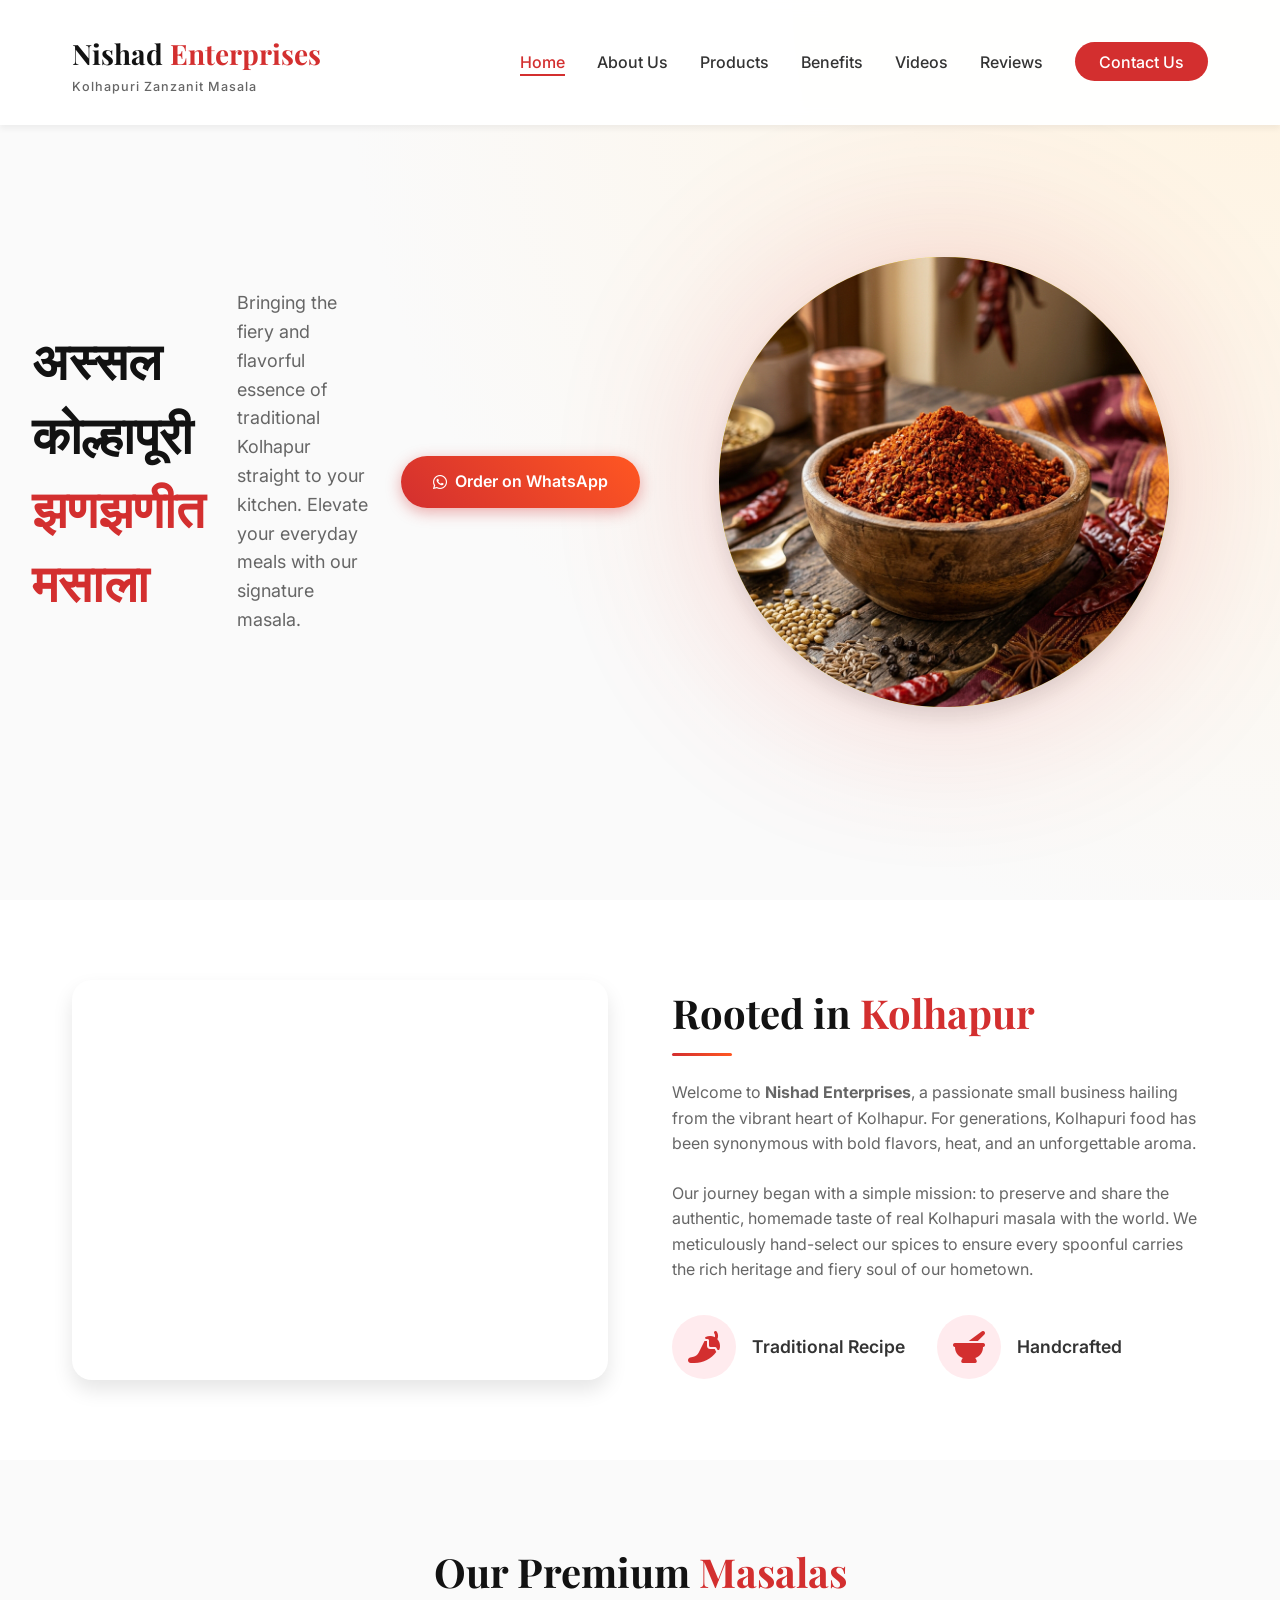
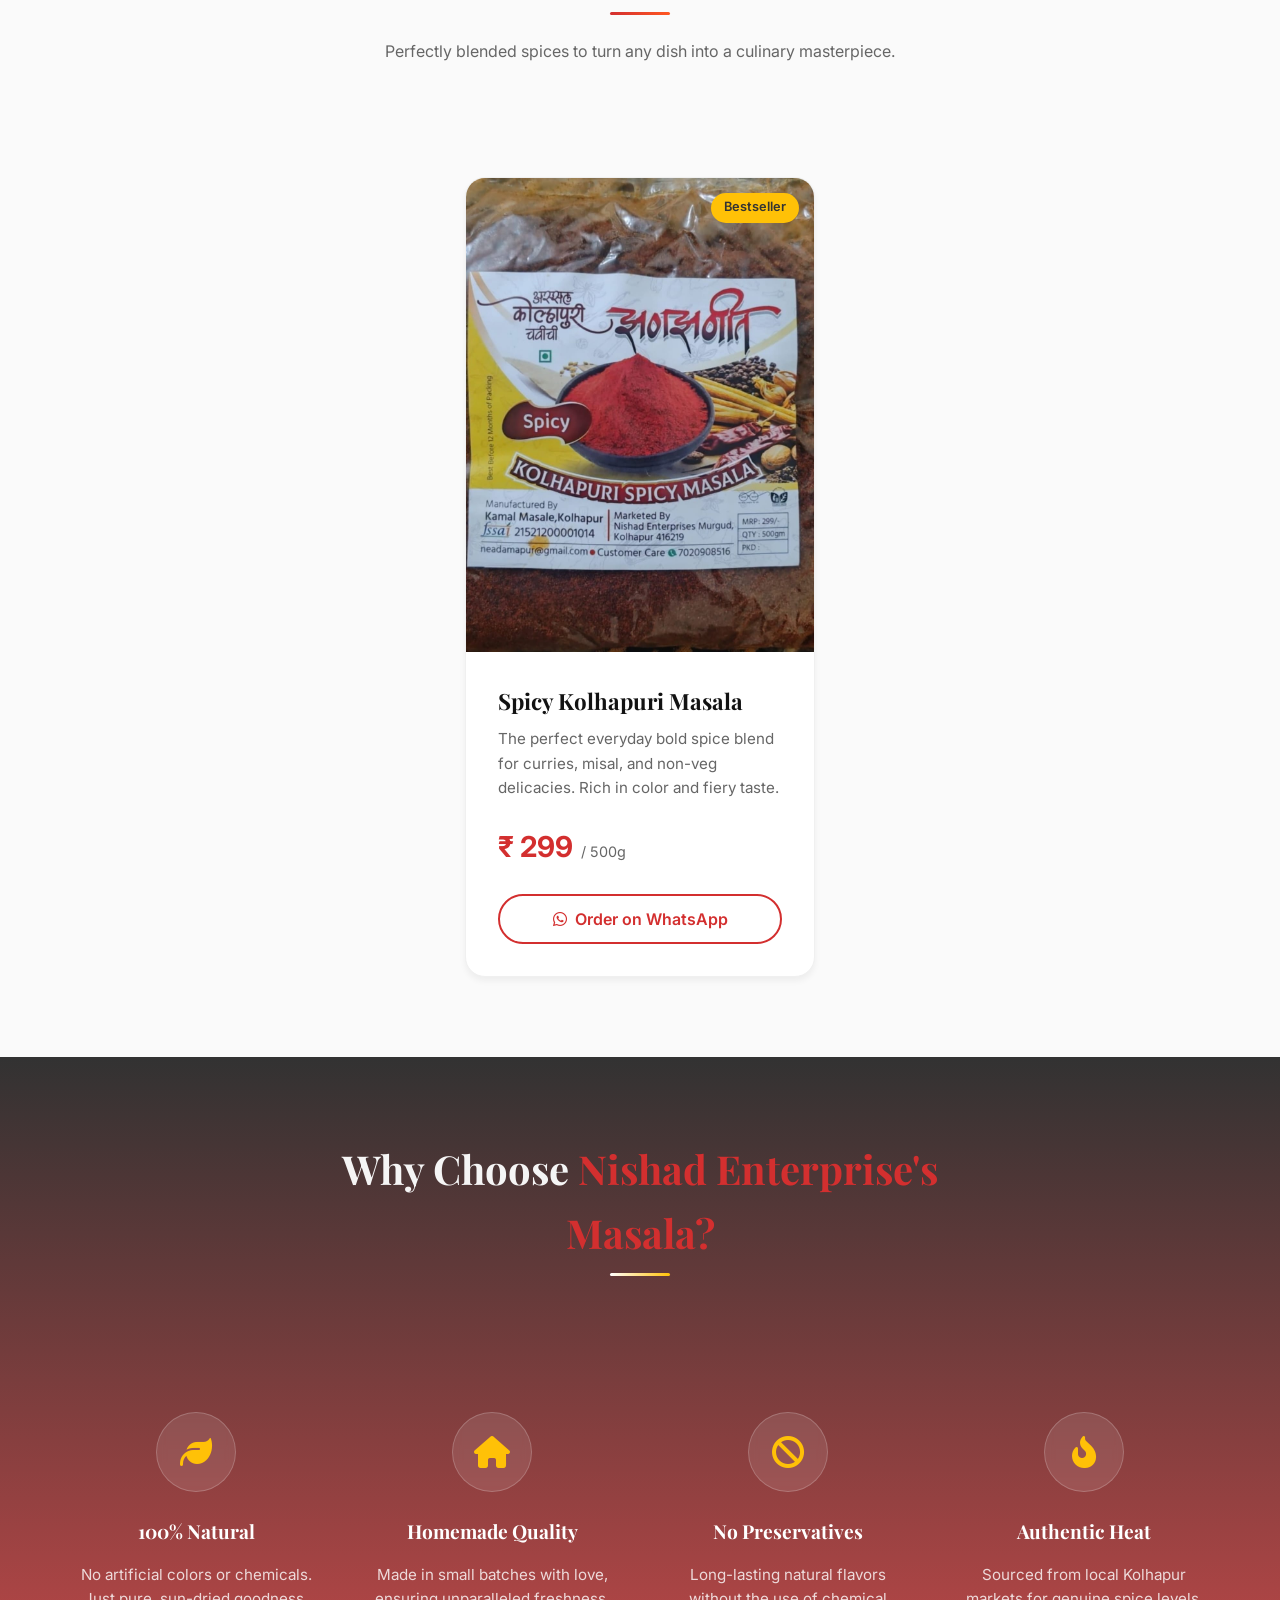
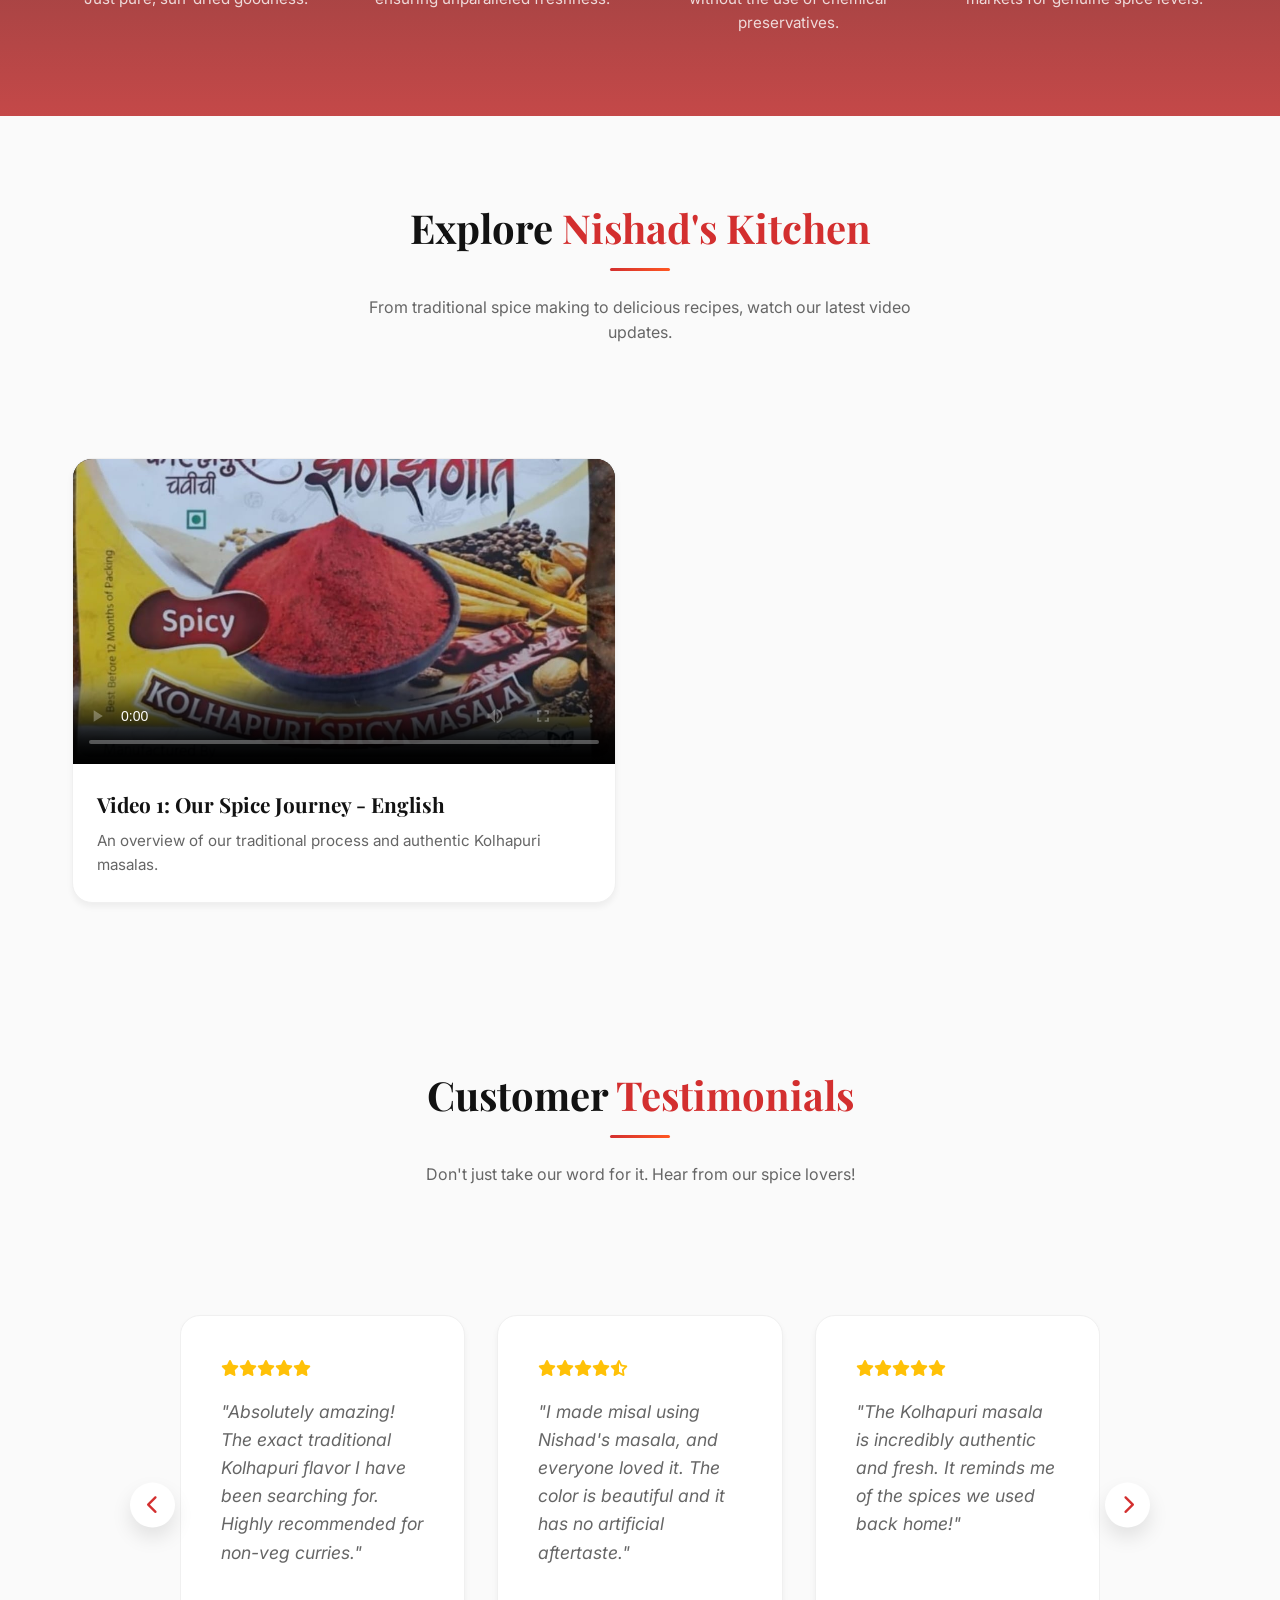
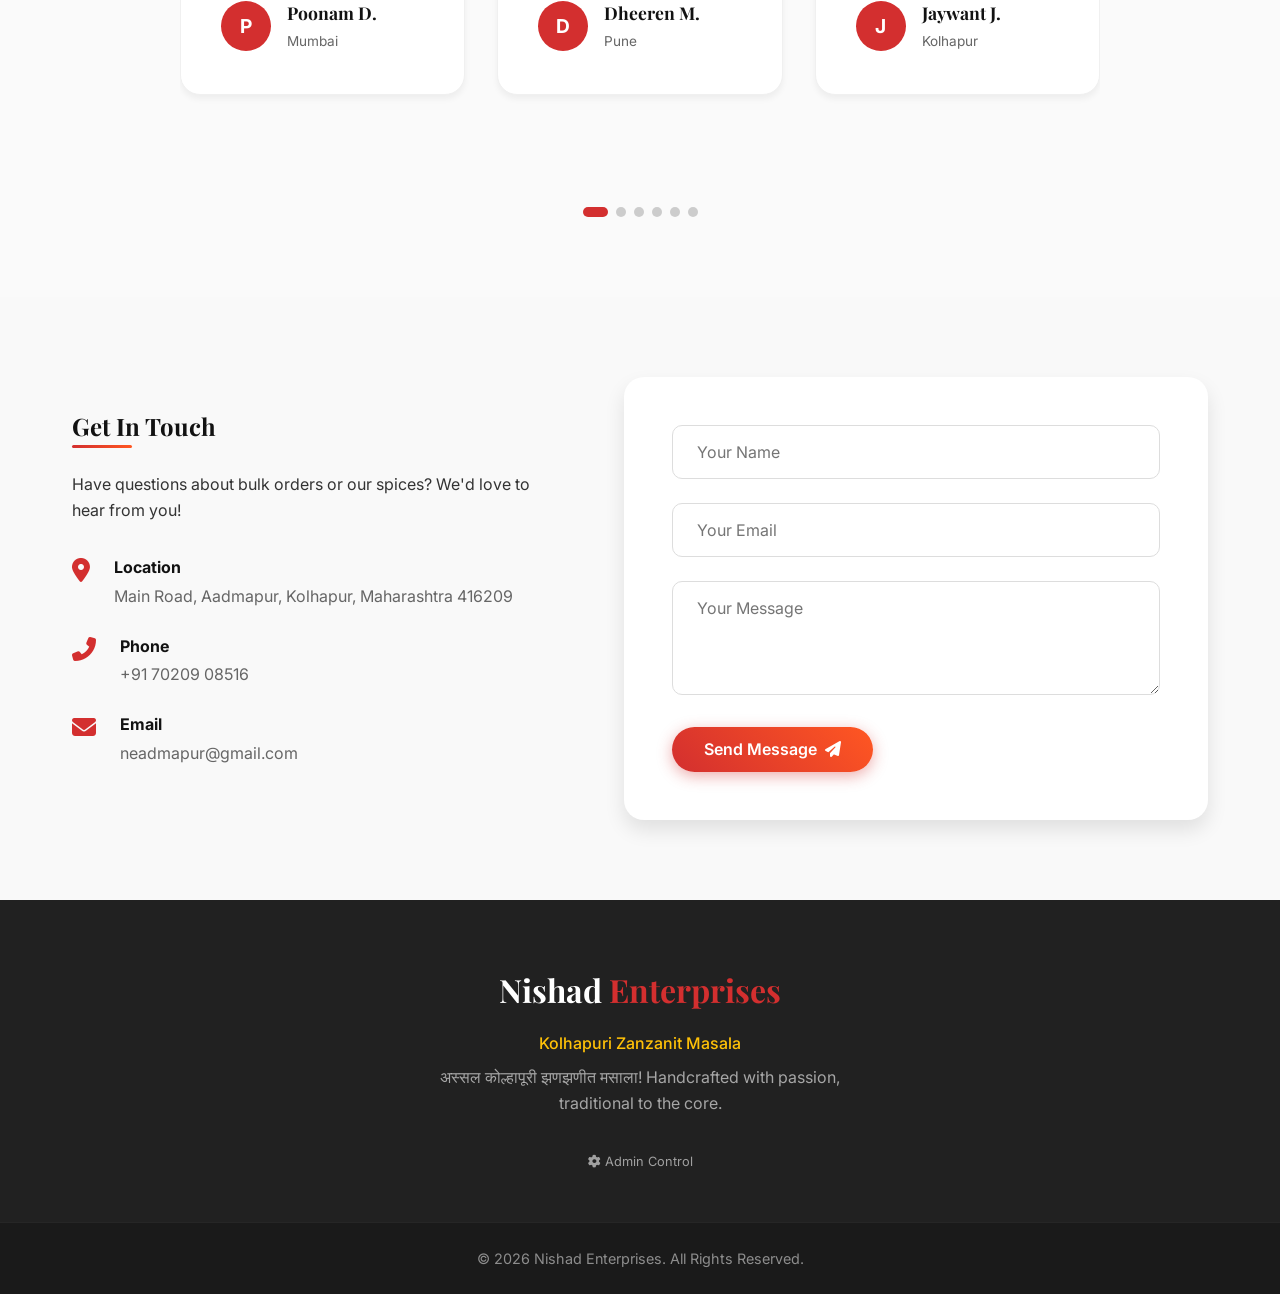
==== commit 7e59416d: "Revert one more version back (before admin security)" ====
--- a/index.html
+++ b/index.html
@@ -334,6 +334,9 @@
                 <h3>Nishad <span>Enterprises</span></h3>
                 <p style="margin-bottom: 0.5rem; color: var(--accent-yellow); font-weight: 500;">Kolhapuri Zanzanit Masala</p>
                 <p>अस्सल कोल्हापूरी झणझणीत मसाला! Handcrafted with passion, traditional to the core.</p>
+                <div style="margin-top: 1rem;">
+                    <a href="admin.html" style="font-size: 0.8rem; opacity: 0.6; color: var(--text-light);"><i class="fas fa-cog"></i> Admin Control</a>
+                </div>
             </div>
         </div>
         <div class="footer-bottom">
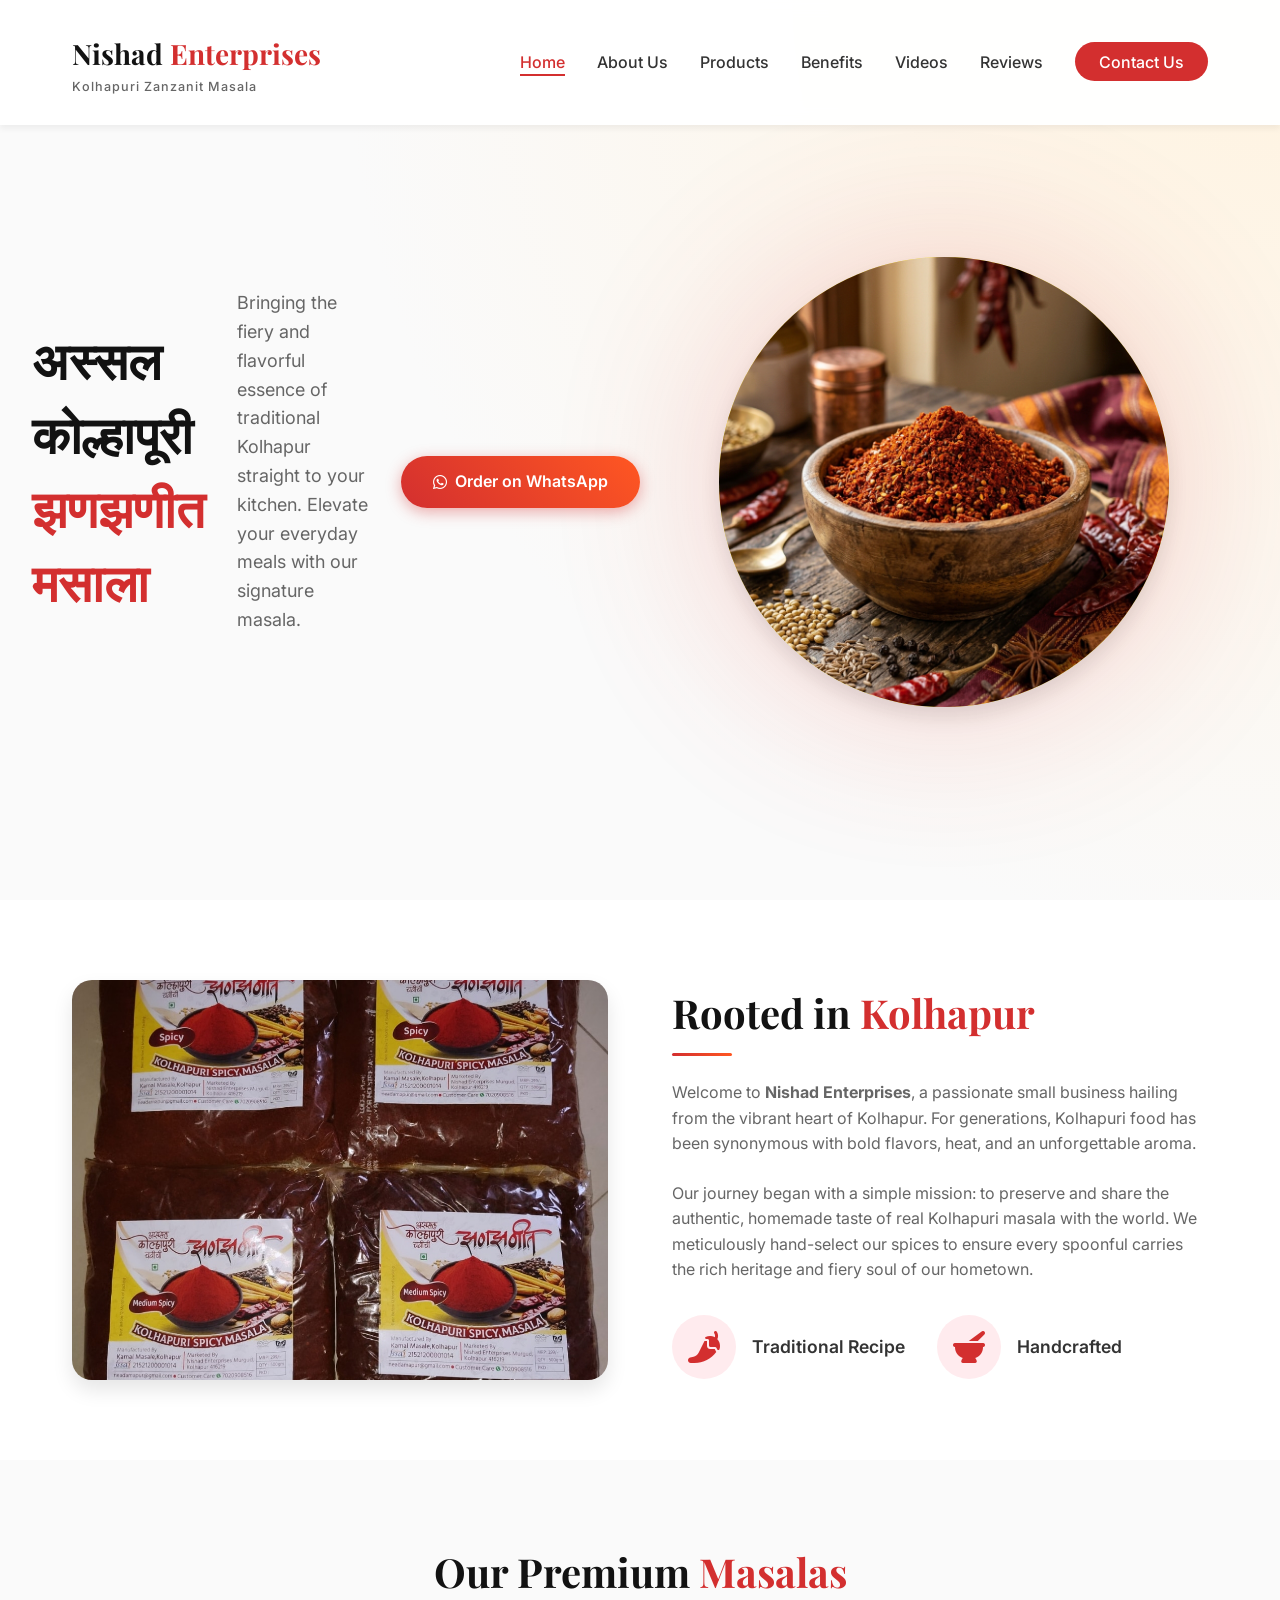
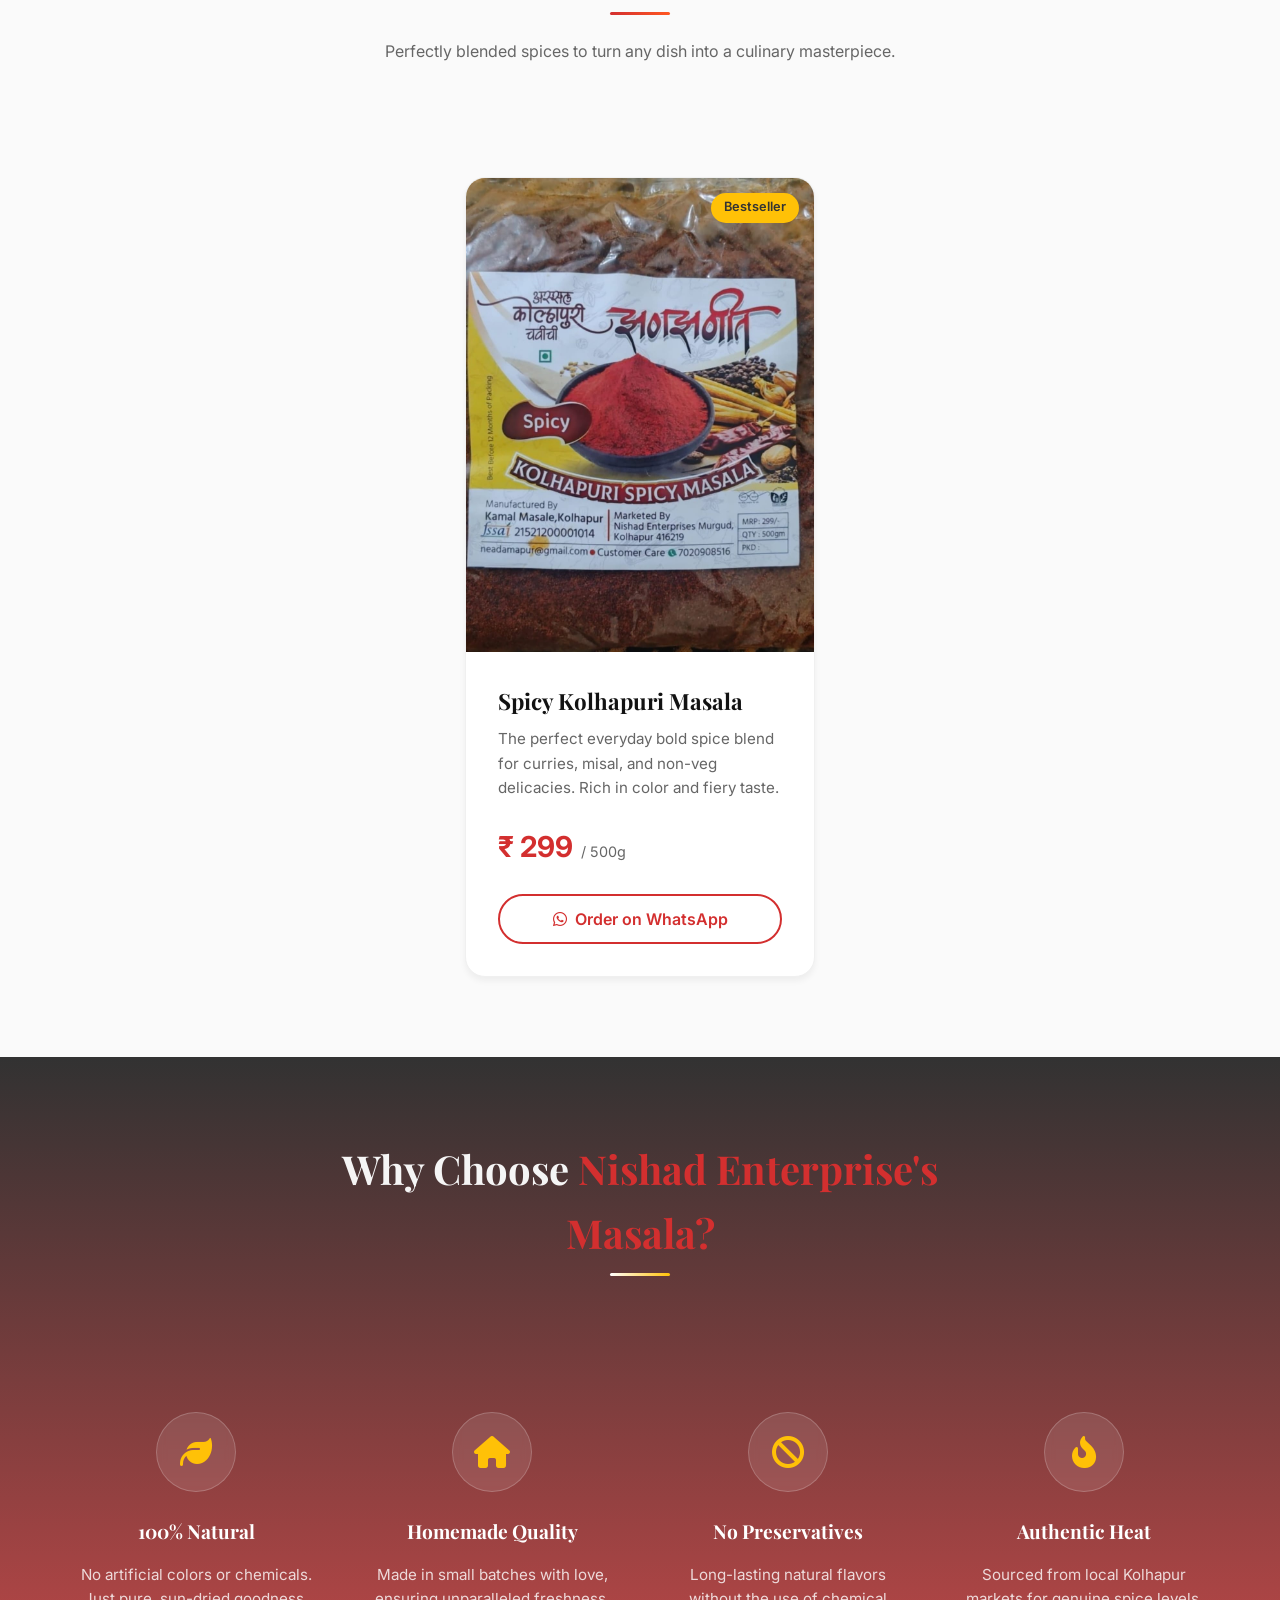
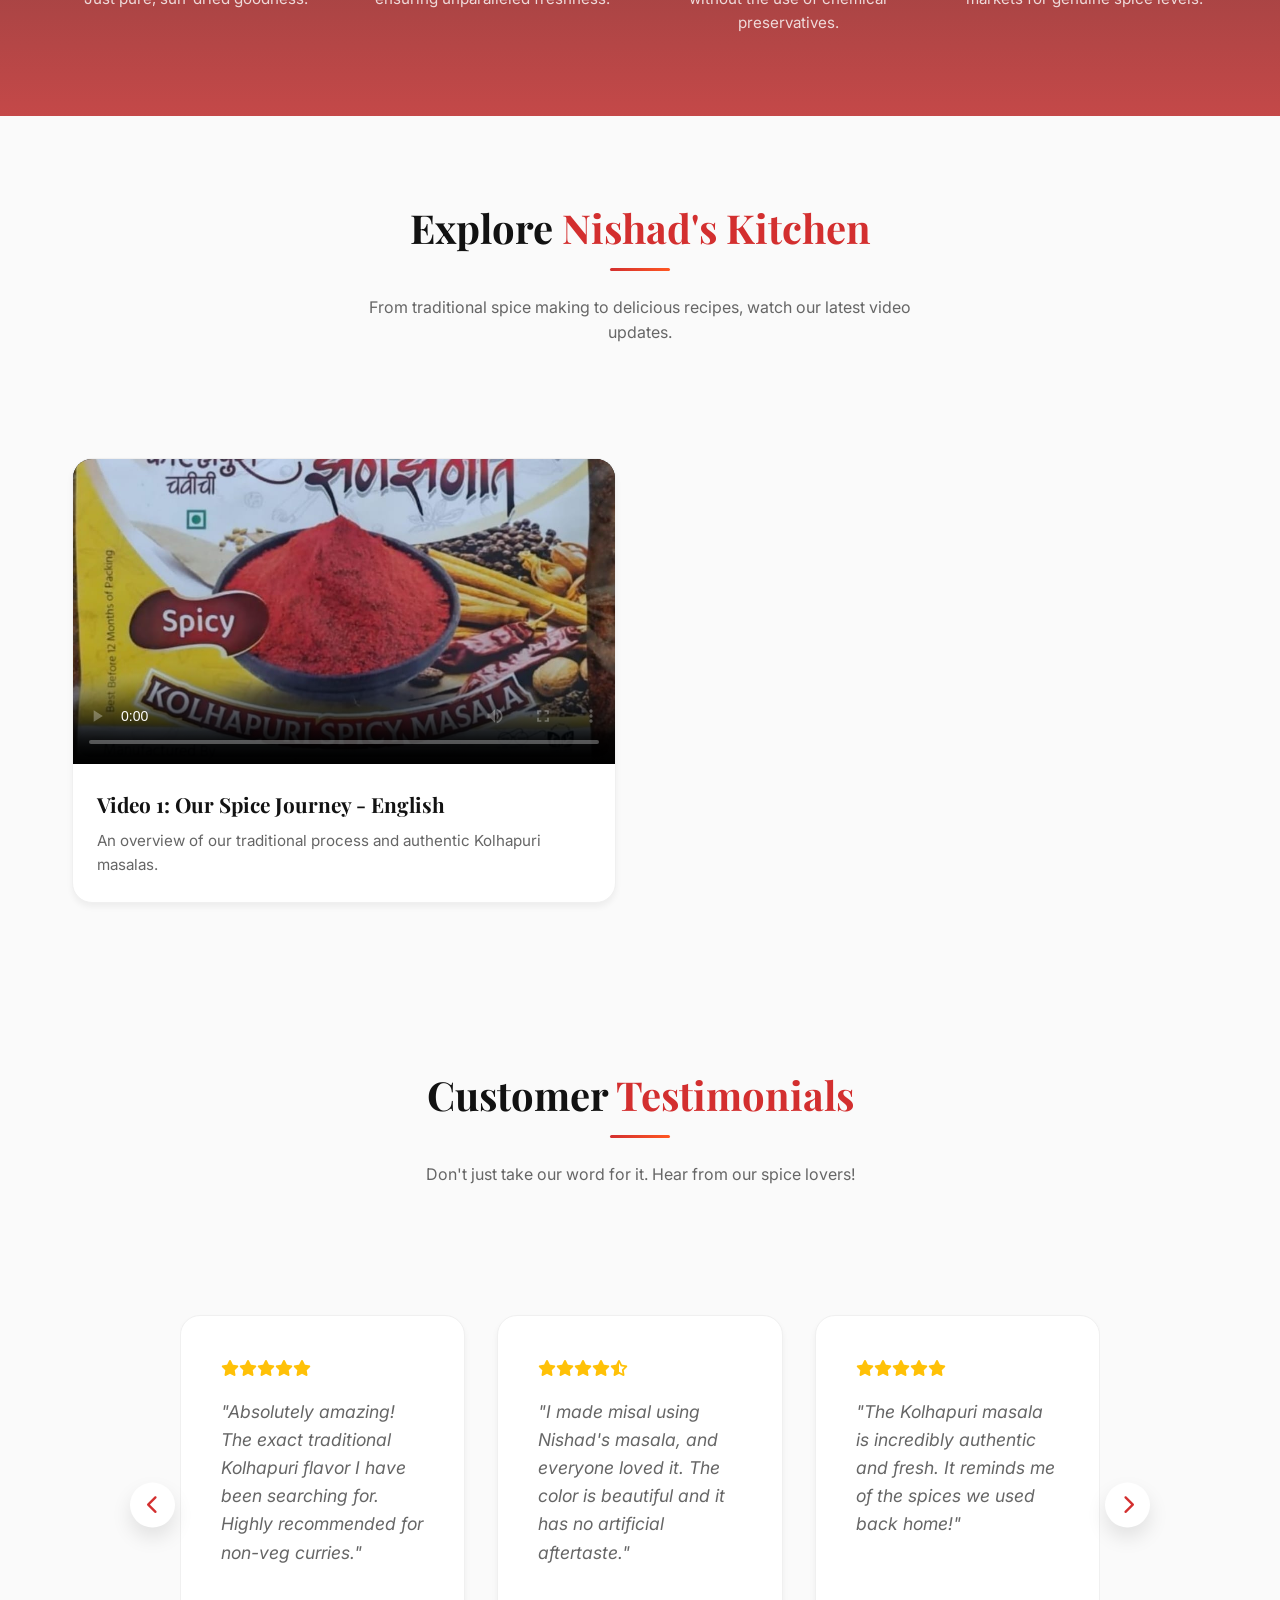
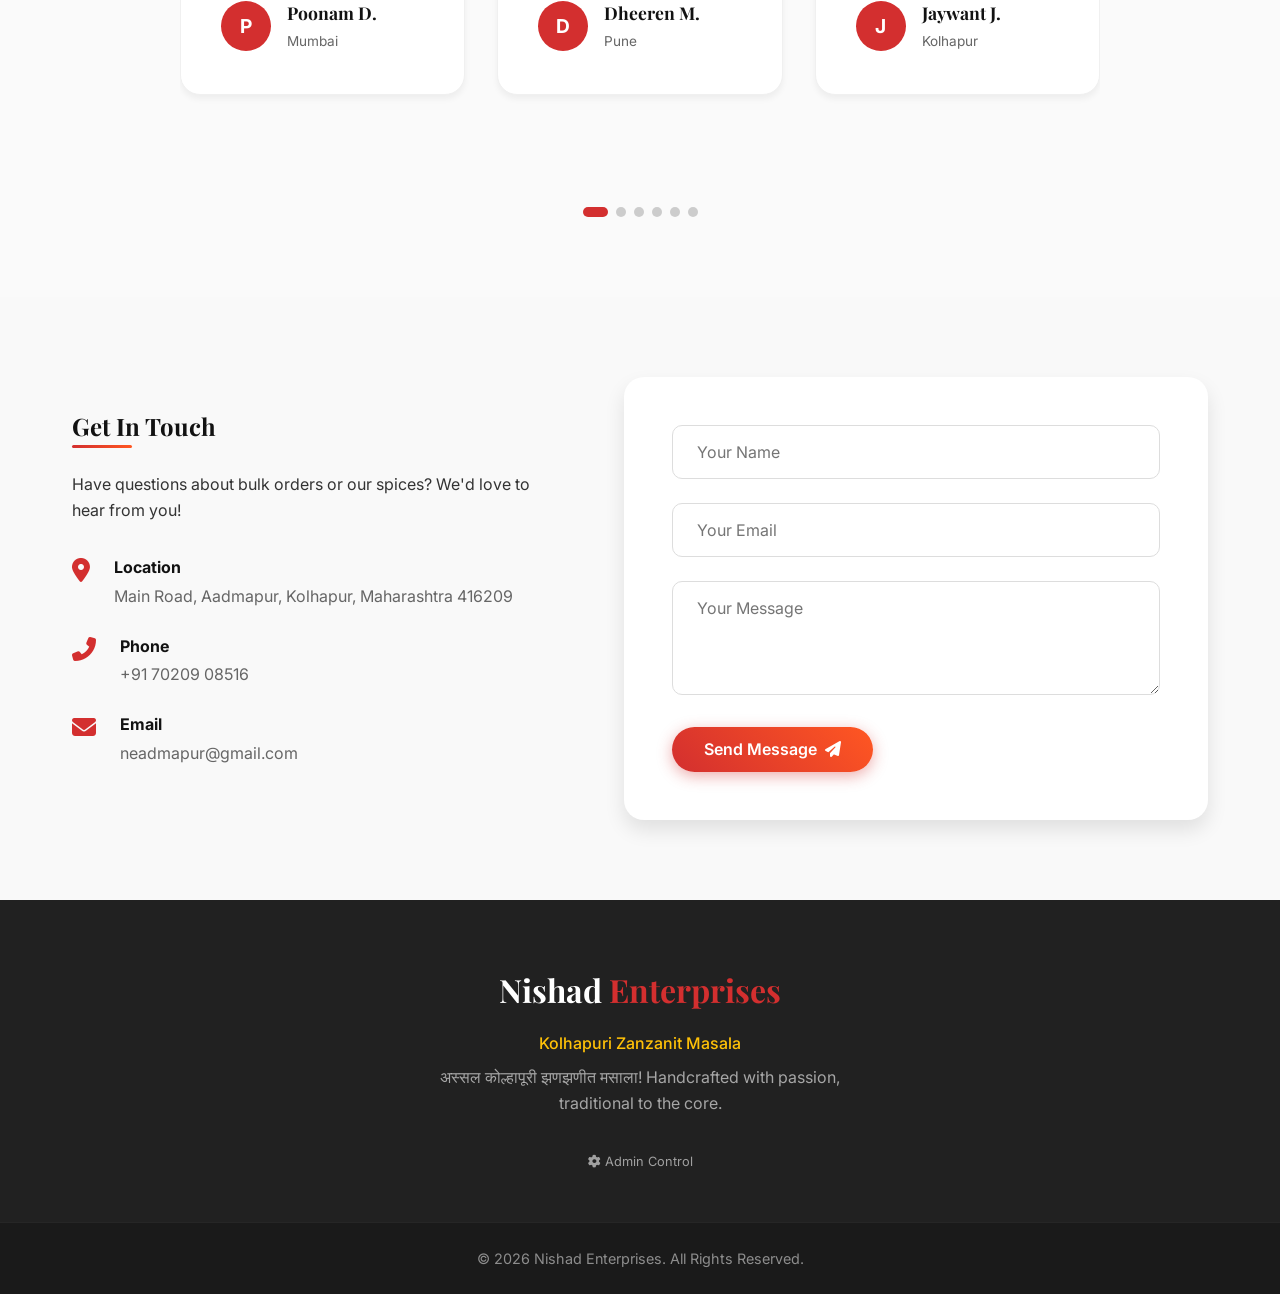
==== commit 6afe34f0: "Optimize SEO, performance, and accessibility without changing the UI layout" ====
--- a/index.html
+++ b/index.html
@@ -3,8 +3,10 @@
 <head>
     <meta charset="UTF-8">
     <meta name="viewport" content="width=device-width, initial-scale=1.0">
-    <title>Nishad Enterprises - Kolhapuri Zanzanit Masala</title>
-    <meta name="description" content="Nishad Enterprises offers Kolhapuri Zanzanit Masala. 100% natural, homemade, no preservatives. Experience the true taste of Kolhapur.">
+    <title>Nishad Enterprises | Authentic Kolhapuri Zanzanit Masala</title>
+    <meta name="description" content="Experience the fiery heart of Kolhapur with Nishad Enterprises. 100% natural, handcrafted spice blends made with traditional sun-drying methods. No preservatives.">
+    <meta name="keywords" content="Kolhapuri Masala, Zanzanit Masala, Indian Spices, Homemade Masala, Authentic Spices, Nishad Enterprises">
+    <meta name="author" content="Nishad Enterprises">
     
     <!-- Google Fonts -->
     <link rel="preconnect" href="https://fonts.googleapis.com">
@@ -51,7 +53,7 @@
         </div>
         <div class="hero-image-wrapper">
             <div class="hero-image-circle">
-                <img src="assets/masala.png" alt="Traditional Kolhapuri Spicy Red Masala in a Wooden Bowl" class="hero-img">
+                <img src="assets/masala.png" alt="A wooden bowl filled with vibrant red Authentic Kolhapuri Masala" class="hero-img">
             </div>
             <div class="spice-glow"></div>
         </div>
@@ -60,7 +62,7 @@
     <!-- About Us Section -->
     <section id="about" class="about">
         <div class="section-container">
-            <div class="about-image">
+            <div class="about-image" style="background: url('assets/real_products1.jpg') center/cover; height: 400px; border-radius: 20px;">
                 <div class="pattern-bg"></div>
             </div>
             <div class="about-text">
@@ -95,7 +97,7 @@
                 <!-- Product Card 1 -->
                 <div class="card">
                     <div class="card-img-wrapper">
-                        <img src="assets/real_products.jpg" alt="Kolhapuri Spicy Masala">
+                        <img src="assets/real_products.jpg" alt="Packaged Nishad Kolhapuri Spicy Masala 500g" loading="lazy">
                         <span class="badge">Bestseller</span>
                     </div>
                     <div class="card-info">
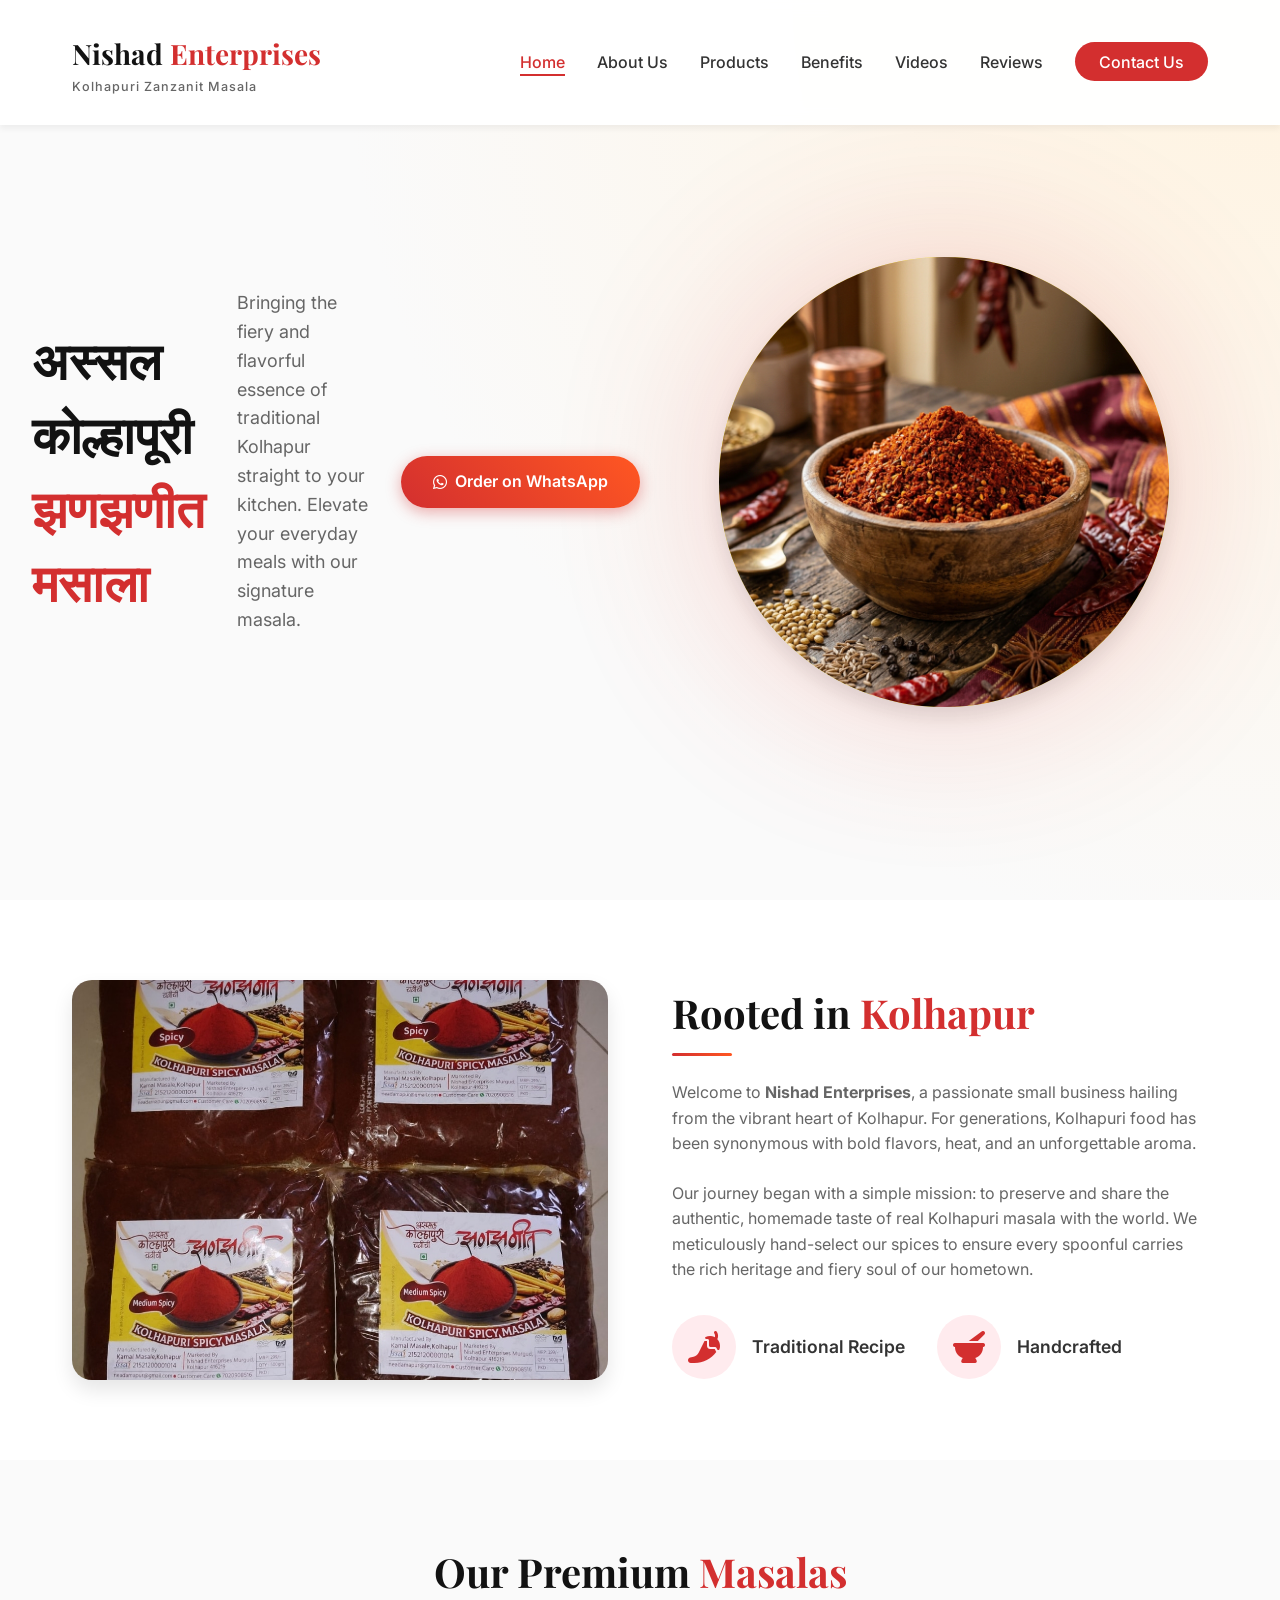
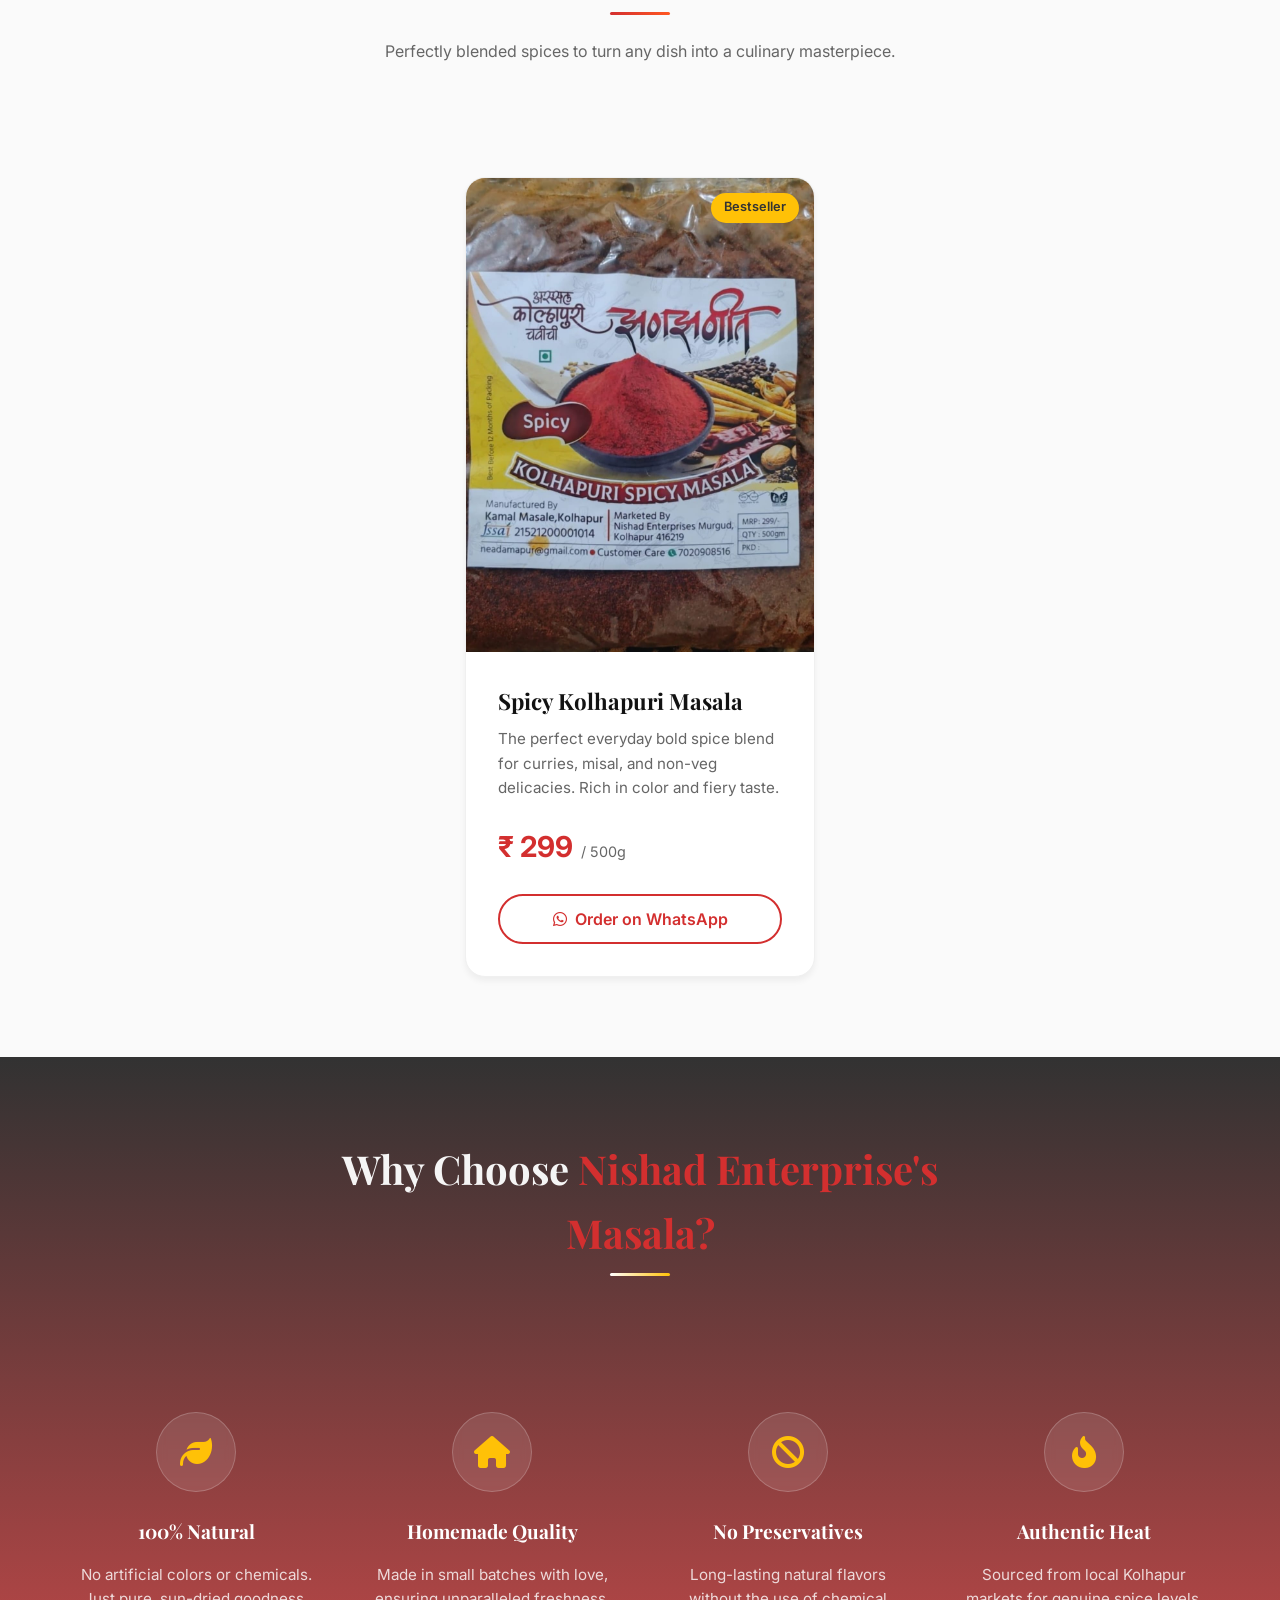
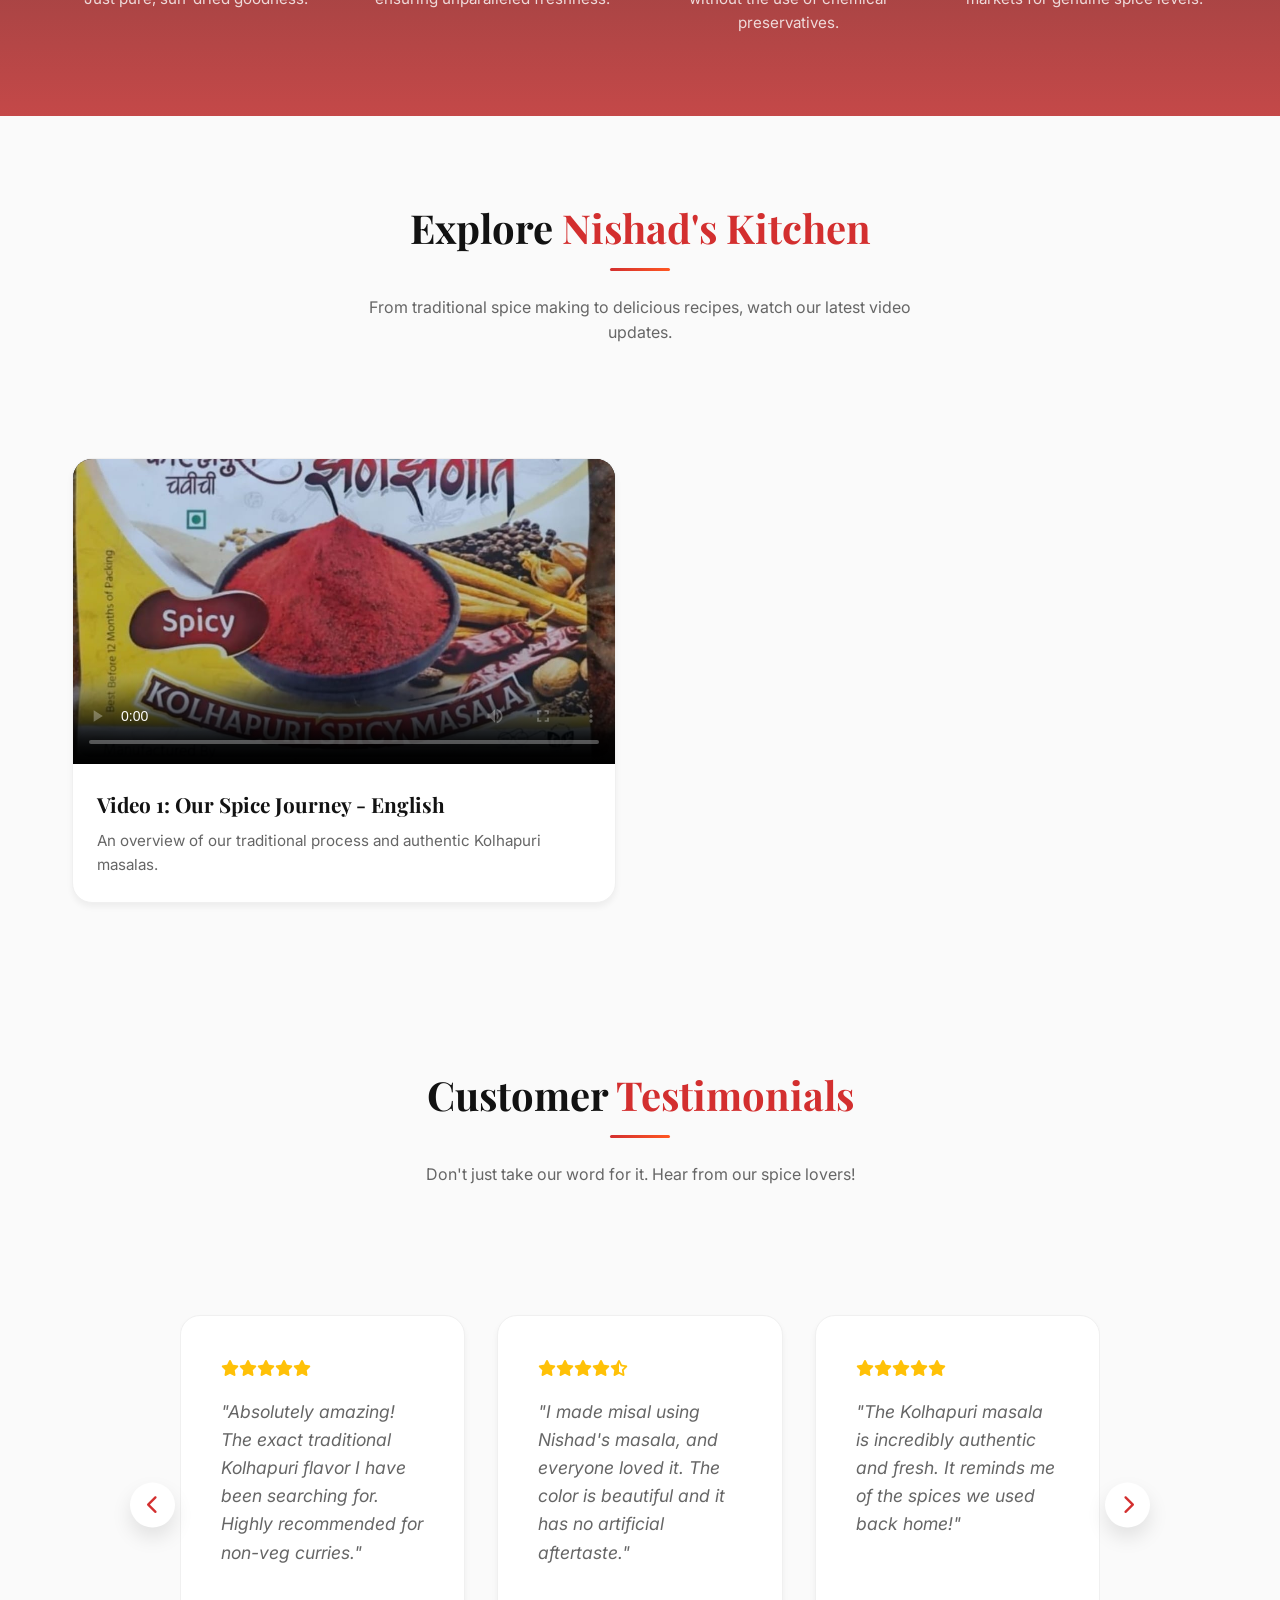
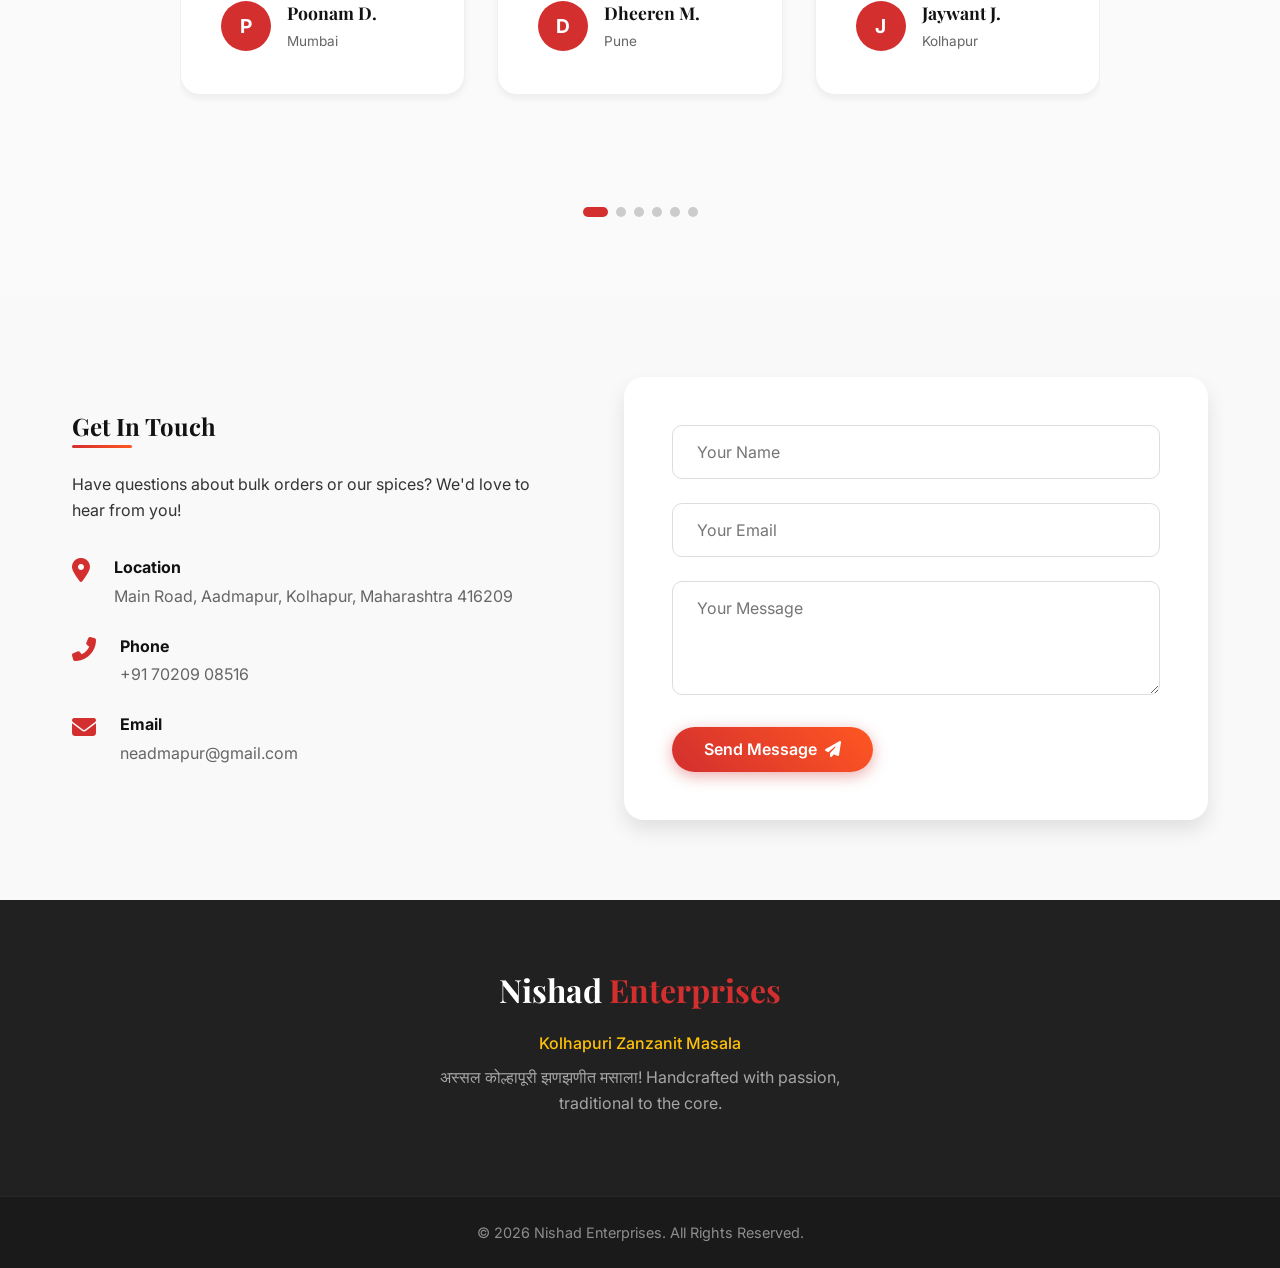
==== commit bd19c0e1: "Hide admin link from public footer and confirm passcode protection" ====
--- a/index.html
+++ b/index.html
@@ -336,9 +336,6 @@
                 <h3>Nishad <span>Enterprises</span></h3>
                 <p style="margin-bottom: 0.5rem; color: var(--accent-yellow); font-weight: 500;">Kolhapuri Zanzanit Masala</p>
                 <p>अस्सल कोल्हापूरी झणझणीत मसाला! Handcrafted with passion, traditional to the core.</p>
-                <div style="margin-top: 1rem;">
-                    <a href="admin.html" style="font-size: 0.8rem; opacity: 0.6; color: var(--text-light);"><i class="fas fa-cog"></i> Admin Control</a>
-                </div>
             </div>
         </div>
         <div class="footer-bottom">
